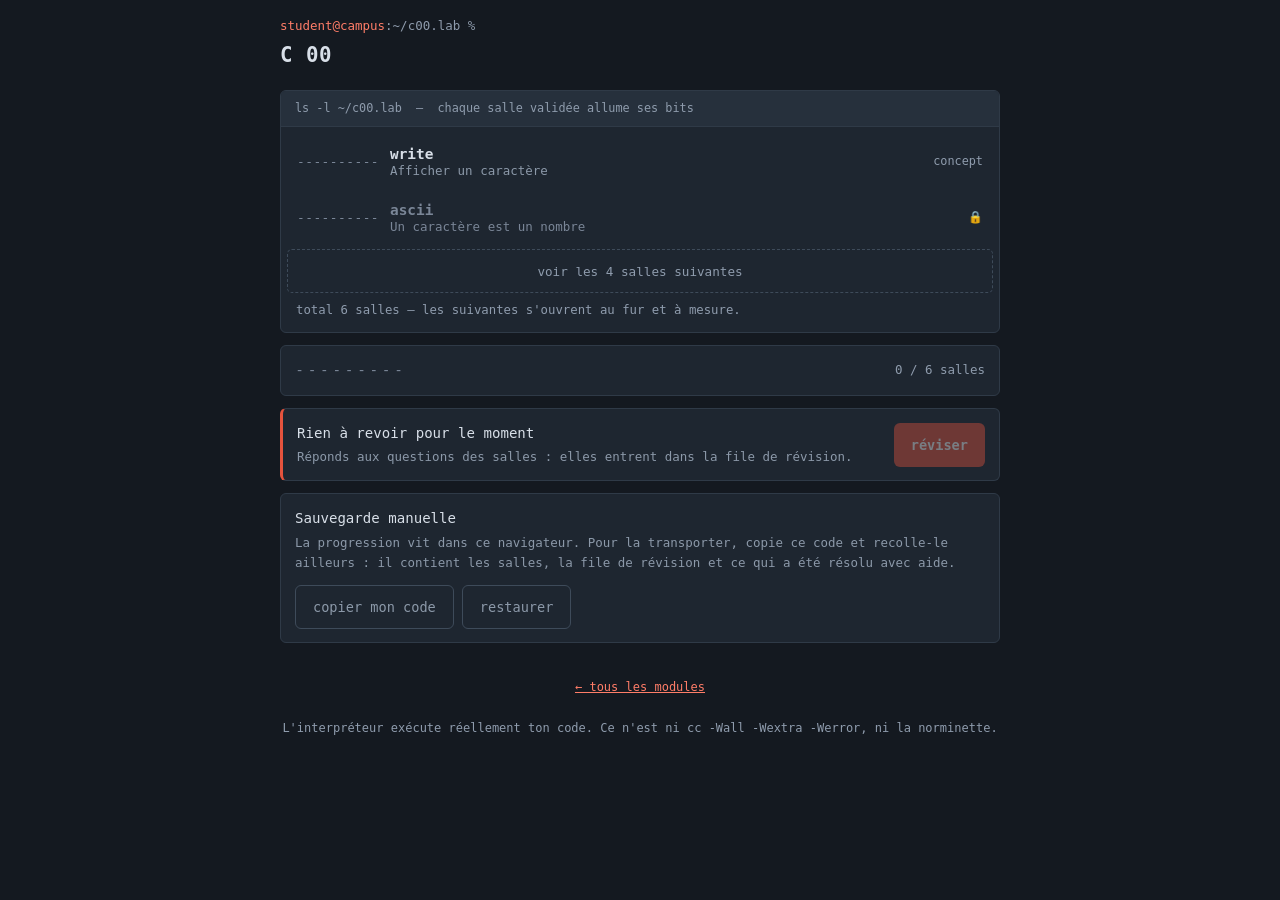
==== c00.html @ fedb3373 "Refonte : sources uniques, retour attendu contre obtenu, correctifs Corrections - la salle d'auto-év" ====
<!DOCTYPE html>
<html lang="fr">
<head>
<meta charset="UTF-8">
<meta name="viewport" content="width=device-width,initial-scale=1,viewport-fit=cover">
<meta name="color-scheme" content="dark">
<title>c00.lab — premiers pas en C</title>
<style>
/* Thème du lab. Écrit une fois, intégré dans chaque page à la construction.

   Palette d'origine conservée : ardoise bleutée, accent rouge, tout en
   monospace. Deux valeurs ont été remontées parce qu'elles échouaient au
   seuil AA de contraste (4,5) alors qu'elles portaient toutes les étiquettes
   de l'interface : --mute passait à 2,86 sur --panel, --lock à 1,98.
   Mesuré, pas estimé. */
:root{
  --bg:#141920; --bg2:#1a212a; --panel:#1e2630; --panel2:#26303c;
  --line:#2f3a47; --line2:#3e4b5a;
  --amber:#e5533d; --amber2:#ff7d68;
  --ink:#d8dfe8; --dim:#8c99a9;
  --mute:#8f9cad;   /* 5,47 sur --panel */
  --lock:#7a8697;   /* 4,13 sur --panel */
  --ok:#3ddc84; --ko:#ff5f56;
  --mono:ui-monospace,'JetBrains Mono','Cascadia Code','Fira Code',Menlo,Consolas,monospace;
  --r:6px;
  --tap:44px;       /* zone tactile minimale */
}
*{box-sizing:border-box;margin:0;padding:0}
html{-webkit-text-size-adjust:100%}
body{background:var(--bg);color:var(--ink);font-family:var(--mono);font-size:15px;line-height:1.6;
  -webkit-font-smoothing:antialiased;padding-bottom:env(safe-area-inset-bottom)}
/* nowrap : un mode comme -r--rwx--x contient des tirets, et le navigateur
   coupe volontiers une ligne après un tiret. Le mode se retrouvait scindé,
   illisible pour une notion qui se lit par groupes de trois. */
code{background:#0f141b;padding:1px 5px;border-radius:3px;color:var(--amber2);font-size:.88em;white-space:nowrap}
code.long{white-space:normal;word-break:break-word}
b{color:var(--amber2);font-weight:700}
a{color:var(--amber2)}
button{font-family:var(--mono);font-size:1rem;color:inherit}
.hidden{display:none!important}
:focus-visible{outline:2px solid var(--amber2);outline-offset:2px;border-radius:3px}
/* Le site doit rester utilisable sans animation. */
@media (prefers-reduced-motion:reduce){*{animation:none!important;transition:none!important;scroll-behavior:auto!important}}

.wrap{max-width:760px;margin:0 auto;padding:0 14px 96px}

/* ---------- en-têtes ---------- */
.rhead{position:sticky;top:0;z-index:5;background:rgba(20,25,32,.94);backdrop-filter:blur(8px);
  border-bottom:1px solid var(--line);margin:0 -14px;padding:10px 14px 9px}
.rhead .l1{display:flex;align-items:center;gap:10px}
.rhead .l2{display:flex;align-items:center;gap:10px;margin-top:8px}
.rhead h1{font-size:1.02rem;font-weight:700;letter-spacing:.3px;flex:1;min-width:0;
  white-space:nowrap;overflow:hidden;text-overflow:ellipsis}
.back{background:none;border:1px solid var(--line2);color:var(--dim);border-radius:var(--r);
  min-width:var(--tap);min-height:var(--tap);padding:0 11px;cursor:pointer;font-size:.85rem;flex:none}
.back:hover{border-color:var(--amber2);color:var(--amber2)}

/* La progression EST le cours : les bits de permission s'allument. */
.bits{display:flex;gap:2px;font-size:.9rem;letter-spacing:1px}
.bits span{color:var(--lock);width:.72em;text-align:center}
.bits span.on{color:var(--ok)}
.count{font-size:.78rem;color:var(--mute);margin-left:auto}

/* ---------- accueil du module : la liste des salles ---------- */
.brand{font-size:.78rem;color:var(--mute);padding:16px 0 4px}
.brand .u{color:var(--amber2)}
.brand h1{font-size:1.3rem;color:var(--ink);letter-spacing:.5px;margin-top:3px}
.lsbox{background:var(--panel);border:1px solid var(--line);border-radius:var(--r);overflow:hidden;margin-top:14px}
.lshead{background:var(--panel2);padding:8px 14px;font-size:.74rem;color:var(--mute);border-bottom:1px solid var(--line)}
.lsbody{padding:6px}
.lsrow{display:flex;align-items:center;gap:11px;width:100%;text-align:left;background:none;
  border:1px solid transparent;border-radius:5px;padding:10px 9px;cursor:pointer;color:var(--ink);
  min-height:var(--tap)}
.lsrow:hover:not(:disabled){background:var(--panel2);border-color:var(--line2)}
.lsrow:disabled{cursor:not-allowed}
.lsrow .mode{color:var(--lock);letter-spacing:.5px;white-space:nowrap;font-size:.8rem;flex:none}
.lsrow.part .mode{color:var(--amber2)} .lsrow.done .mode{color:var(--ok)}
.lsrow .nm{flex:1;min-width:0}
.lsrow .nm b{color:inherit;font-weight:700;font-size:.9rem}
.lsrow .nm span{display:block;color:var(--dim);font-size:.78rem;
  white-space:nowrap;overflow:hidden;text-overflow:ellipsis}
.lsrow:disabled .nm b,.lsrow:disabled .nm span{color:var(--lock)}
.lsrow .badge{font-size:.74rem;color:var(--mute);flex:none}
.lsrow.done .badge{color:var(--ok)}
.total{padding:2px 15px 11px;font-size:.77rem;color:var(--mute)}
.voirplus{width:100%;min-height:var(--tap);background:none;border:1px dashed var(--line2);
  border-radius:5px;color:var(--mute);font-size:.79rem;cursor:pointer;margin-top:4px}
.voirplus:hover{border-color:var(--amber2);color:var(--amber2)}

.panneau{margin-top:12px;background:var(--panel);border:1px solid var(--line);border-radius:var(--r);
  padding:13px 14px;display:flex;justify-content:space-between;align-items:center;gap:12px;flex-wrap:wrap}
.panneau.accent{border-left:3px solid var(--amber)}
.panneau .t{font-size:.88rem}
.panneau .s{font-size:.78rem;color:var(--dim);margin-top:3px}
.panneau .actions{display:flex;gap:8px;flex-wrap:wrap}

/* ---------- rythme d'une salle ---------- */
.step{margin-top:14px}
.lab{font-size:.7rem;letter-spacing:1.4px;color:var(--mute);display:flex;align-items:center;gap:7px;margin-bottom:7px}
.lab::after{content:'';flex:1;height:1px;background:var(--line)}
/* NOTION : pas de cadre. Une leçon est du texte, pas un objet. */
.notion{padding:2px 2px 4px}
.notion h2{font-size:.97rem;color:var(--ink);margin-bottom:8px}
.notion p{margin-bottom:9px;font-size:.92rem;color:var(--dim)}
.notion p:last-child{margin-bottom:0}
.notion ul{margin:8px 0 10px 19px;font-size:.9rem;color:var(--dim)}
.notion li{margin-bottom:5px}
.notion b,.notion strong{color:var(--ink);font-weight:700}
/* Les blocs qui demandent une action ont un cadre. */
.box{background:var(--panel);border:1px solid var(--line);border-radius:var(--r);padding:14px}
.box h2{font-size:.97rem;margin-bottom:6px}
.box>p{font-size:.88rem;color:var(--dim);margin-bottom:12px}
/* MISSION : le seul élément à bord accentué. C'est le cœur de la salle. */
.mission{border-left:3px solid var(--amber);
  background:linear-gradient(90deg,rgba(229,83,61,.07),transparent 60%),var(--panel)}
.mission .lab{color:var(--amber2)}
.mission .lab::after{background:rgba(229,83,61,.3)}
.goal{font-size:.93rem;margin-bottom:10px}
.goal em{color:var(--amber2);font-style:normal}
.brief{font-size:.87rem;color:var(--dim)}
.sig{font-size:.82rem;color:var(--mute);margin:10px 0 2px}
.sig b{color:var(--amber2)}

/* ---------- attendu contre obtenu ---------- */
.diff{margin:12px 0 4px;border:1px solid var(--line2);border-radius:var(--r);overflow:hidden}
.diff .dh{background:var(--panel2);padding:6px 11px;font-size:.71rem;letter-spacing:1px;color:var(--mute);
  display:flex;justify-content:space-between;align-items:center;gap:8px}
.diff .db{padding:11px}
/* Largeurs calées sur 375 px : neuf cellules, les étiquettes et l'octal
   doivent tenir dans les 295 px réellement disponibles dans le panneau. */
.mgrid{display:grid;grid-template-columns:auto repeat(3,1fr) auto;gap:5px 6px;align-items:center;font-size:.85rem;min-width:0}
.mgrid .rl{color:var(--mute);font-size:.72rem;letter-spacing:.5px;white-space:nowrap}
.mgrid .oct{font-weight:700;font-size:1rem;text-align:right;white-space:nowrap;padding-left:2px}
.mgrid .oct.want{color:var(--dim)}
.mgrid .oct.now{color:var(--ko)} .mgrid .oct.now.hit{color:var(--ok)}
.grp{display:flex;gap:2px;justify-content:center}
.cell{flex:1;max-width:30px;min-width:18px;height:30px;line-height:30px;text-align:center;
  border-radius:3px;font-weight:700;border:1px solid transparent}
.cell.want{background:var(--bg2);color:var(--dim);border-color:var(--line2)}
/* Trait plein contre trait tireté : juste et faux se distinguent sans
   dépendre de la couleur, indiscernable pour une partie des gens. */
.cell.hit{background:rgba(61,220,132,.14);color:var(--ok);border-color:rgba(61,220,132,.45);border-style:solid}
.cell.miss{background:rgba(255,95,86,.14);color:var(--ko);border-color:rgba(255,95,86,.6);
  border-style:dashed;text-decoration:underline;text-underline-offset:2px}
.attente{margin-top:10px;font-size:.79rem;color:var(--mute);font-style:italic}

/* comparaison de deux textes, pour un contenu de fichier ou une sortie */
.txtcmp{display:grid;grid-template-columns:auto 1fr;gap:5px 10px;font-size:.82rem;align-items:start}
.txtcmp .k{color:var(--mute);font-size:.71rem;letter-spacing:.5px;white-space:nowrap;padding-top:3px}
.txtcmp pre{font-family:var(--mono);white-space:pre-wrap;word-break:break-word;
  background:var(--bg2);border:1px solid var(--line2);border-radius:4px;padding:6px 8px;min-width:0}
.txtcmp pre.want{color:var(--dim)}
.txtcmp pre.hit{color:var(--ok);border-color:rgba(61,220,132,.45)}
.txtcmp pre.miss{color:var(--ko);border-color:rgba(255,95,86,.6);border-style:dashed}
.txtcmp .vide{color:var(--lock);font-style:italic}

/* liste de critères */
.crit{display:flex;flex-direction:column;gap:7px}
.crit li{display:flex;gap:9px;align-items:flex-start;font-size:.86rem;list-style:none}
.crit .m{flex:none;width:1.15em;font-weight:700}
.crit .todo{color:var(--mute)} .crit .todo .m{color:var(--lock)}
.crit .done{color:var(--ok)}
.crit .rate{color:var(--ko)} .crit .rate .m{color:var(--ko)}

/* cas de test des missions C : même apparence, comportement inchangé */
.tcase{display:flex;flex-direction:column;gap:2px;padding:8px 10px;border-radius:4px;
  border:1px solid var(--line2);margin-bottom:7px;font-size:.82rem}
.tcase.ok{border-color:rgba(61,220,132,.45);background:rgba(61,220,132,.07)}
.tcase.ko{border-color:rgba(255,95,86,.5);background:rgba(255,95,86,.07);border-style:dashed}
.tcase .lbl{font-weight:700}
.tcase.ok .lbl{color:var(--ok)} .tcase.ko .lbl{color:var(--ko)}
.tcase .d{color:var(--dim);font-size:.78rem;word-break:break-word}

/* ---------- terminal ---------- */
.term{background:#0f141b;border:1px solid var(--line2);border-radius:var(--r);overflow:hidden;margin-top:12px}
.termtitre{display:flex;justify-content:space-between;gap:10px;align-items:center;background:var(--panel2);
  padding:7px 12px;font-size:.72rem;letter-spacing:.6px;color:var(--mute);border-bottom:1px solid var(--line)}
.termtitre .pwd{color:var(--lock);white-space:nowrap}
.termout{padding:11px 12px;font-size:.82rem;max-height:230px;overflow-y:auto;white-space:pre-wrap;
  word-break:break-word;-webkit-overflow-scrolling:touch}
.termout>div{margin-bottom:2px}
.termout .cmd{color:var(--ink)} .termout .cmd .p{color:var(--amber2)}
.termout .err{color:var(--ko)} .termout .sys{color:var(--mute)}
.termline{display:flex;align-items:center;gap:8px;padding:0 12px;border-top:1px solid var(--line);min-height:var(--tap)}
.termline .p{color:var(--amber2);font-size:.86rem;flex:none}
.termline input{flex:1;min-width:0;background:none;border:none;color:var(--ink);font-family:var(--mono);
  font-size:16px;   /* 16px empêche iOS de zoomer au focus */
  padding:11px 0;outline:none;align-self:stretch;min-height:var(--tap)}
.termbar{display:flex;gap:8px;padding:8px 12px;border-top:1px solid var(--line);flex-wrap:wrap;align-items:center}
.chip{background:var(--bg2);border:1px solid var(--line2);color:var(--dim);border-radius:999px;
  min-height:var(--tap);padding:0 15px;font-size:.79rem;cursor:pointer}
.chip:hover:not(:disabled){border-color:var(--amber2);color:var(--amber2)}
.chip:disabled{opacity:.45;cursor:not-allowed}

/* ---------- éditeur de code C ---------- */
textarea.code{width:100%;min-height:190px;background:#0f141b;border:1px solid var(--line2);
  border-radius:var(--r);color:var(--ink);font-family:var(--mono);font-size:14px;padding:11px 12px;
  resize:vertical;line-height:1.55;margin-top:10px;tab-size:4}
textarea.code:focus{border-color:var(--amber2);outline:none}
.runbar{display:flex;gap:8px;margin-top:9px;flex-wrap:wrap}

.faute{background:#0f141b;border:1px solid var(--line2);border-left:3px solid var(--ko);
  border-radius:var(--r);padding:11px 12px;margin-top:10px;font-family:var(--mono);
  font-size:.83rem;white-space:pre-wrap;word-break:break-word;color:var(--ink);overflow-x:auto}

/* ---------- questions ---------- */
.q{font-size:.93rem;margin-bottom:12px}
.opts{display:flex;flex-direction:column;gap:8px}
.opt{background:var(--bg2);border:1px solid var(--line);border-radius:var(--r);padding:11px 13px;
  cursor:pointer;text-align:left;color:var(--ink);font-size:.88rem;min-height:var(--tap);
  display:flex;align-items:center;gap:10px;width:100%}
.opt:hover:not(:disabled){border-color:var(--line2);background:var(--panel2)}
.opt:disabled{cursor:default}
.opt .k{flex:none;width:1.5em;height:1.5em;line-height:1.5em;text-align:center;border-radius:3px;
  background:var(--panel2);color:var(--mute);font-size:.74rem}
.opt.right{border-color:var(--ok);background:rgba(61,220,132,.09)}
.opt.right .k{background:var(--ok);color:#0f141b}
.opt.wrong{border-color:var(--ko);background:rgba(255,95,86,.09);border-style:dashed}
.opt.wrong .k{background:var(--ko);color:#0f141b}
.answer{display:flex;gap:8px;align-items:stretch;flex-wrap:wrap}
.answer input{flex:1;min-width:150px;background:var(--bg2);border:1px solid var(--line2);
  border-radius:var(--r);color:var(--ink);font-family:var(--mono);font-size:16px;padding:0 12px;min-height:var(--tap)}
.answer input:focus{border-color:var(--amber2);outline:none}
.btn{background:var(--amber);color:#fff;border:none;border-radius:var(--r);min-height:var(--tap);
  padding:0 17px;font-weight:700;cursor:pointer;font-size:.85rem}
.btn:disabled{opacity:.4;cursor:not-allowed}
.btn.ghost{background:none;border:1px solid var(--line2);color:var(--dim);font-weight:400}
.btn.ghost:hover:not(:disabled){border-color:var(--amber2);color:var(--amber2)}

/* verdict : jamais la couleur seule, toujours un mot et un symbole */
.verdict{margin-top:11px;font-size:.86rem;display:none}
.verdict.show{display:block}
.vline{display:flex;gap:8px;align-items:baseline;font-weight:700}
.vline.good{color:var(--ok)} .vline.bad{color:var(--ko)}
.vs{margin-top:9px;display:grid;grid-template-columns:auto 1fr;gap:4px 10px;font-size:.83rem}
.vs .k{color:var(--mute);font-size:.72rem;letter-spacing:.5px;white-space:nowrap}
.vs .v{word-break:break-word}
.vs .v.bad{color:var(--ko)} .vs .v.good{color:var(--ok)}
.why{margin-top:10px;color:var(--dim);font-size:.84rem;border-left:2px solid var(--line2);padding-left:11px}
.hint{margin-top:9px;font-size:.83rem;color:var(--dim);border-left:2px solid var(--amber);padding:2px 0 2px 11px}
.hint .n{color:var(--amber2);font-size:.72rem;letter-spacing:1px;display:block}
.answerbox{background:var(--panel2);border:1px dashed var(--line2);border-radius:5px;padding:12px 13px;
  margin-top:11px;font-size:.86rem}
.answerbox .lab2{font-size:.71rem;color:var(--mute);letter-spacing:1px;margin-bottom:6px}

/* ---------- widgets ---------- */
.bwrow{display:grid;grid-template-columns:repeat(3,1fr);gap:10px}
.bwg{text-align:center}
.bwg .t{font-size:.7rem;color:var(--mute);margin-bottom:6px;letter-spacing:.5px}
.bwb{display:flex;gap:4px;justify-content:center}
.bit{flex:1;max-width:52px;min-width:0;height:var(--tap);border:1px solid var(--line2);border-radius:5px;
  background:var(--bg2);color:var(--mute);font-size:1rem;font-weight:700;cursor:pointer}
.bit[aria-pressed=true]{background:rgba(229,83,61,.18);border-color:var(--amber);color:var(--amber2)}
.bwg .v{margin-top:7px;font-size:1.3rem;font-weight:700;color:var(--amber2)}
.bwout{text-align:center;margin-top:12px;font-size:1rem;letter-spacing:1px;color:var(--dim)}
.bwout b{color:var(--amber2);font-size:1.15rem}
.schema svg{width:100%;height:auto;display:block}
.schemactl{display:flex;gap:8px;justify-content:center;margin-top:10px;flex-wrap:wrap}
.schemamsg{text-align:center;font-size:.83rem;color:var(--dim);margin-top:9px;min-height:1.5em}
.asciibox{text-align:center;padding:6px 0 2px}
.asciibox .big{font-size:1.55rem;color:var(--amber2);font-weight:700}
.asciibox .sub{font-size:.84rem;color:var(--dim);margin:8px 0 12px}
.asciibox input[type=range]{width:100%;height:var(--tap);accent-color:var(--amber)}
.asciirow{display:flex;gap:7px;justify-content:center;flex-wrap:wrap;margin-top:4px}
.asciirow button{background:var(--bg2);border:1px solid var(--line2);color:var(--dim);border-radius:999px;
  min-height:38px;padding:0 13px;font-size:.79rem;cursor:pointer}
.asciirow button:hover{border-color:var(--amber2);color:var(--amber2)}

/* ---------- fin de salle ---------- */
.end{border:1px solid var(--amber);border-radius:var(--r);padding:18px 16px;text-align:center;margin-top:18px;
  background:linear-gradient(180deg,rgba(229,83,61,.08),transparent)}
.end .t{font-size:1rem;color:var(--amber2);font-weight:700}
.end .s{font-size:.85rem;color:var(--dim);margin-top:6px}
.end .row{display:flex;gap:9px;justify-content:center;margin-top:14px;flex-wrap:wrap}
footer{margin-top:34px;font-size:.75rem;color:var(--mute);text-align:center;line-height:1.7}
textarea.io{width:100%;min-height:80px;background:var(--bg2);border:1px solid var(--line2);
  border-radius:5px;color:var(--ink);font-family:var(--mono);font-size:.76rem;padding:10px;resize:vertical}

@media (min-width:620px){
  .wrap{padding:0 20px 96px}
  .rhead{margin:0 -20px;padding:12px 20px 10px}
  .cell{max-width:34px;height:32px;line-height:32px}
}
</style>
</head>
<body>
<div class="wrap">

<main id="accueil">
  <div class="brand">
    <span class="u">student@campus</span>:~/c00.lab %
    <h1>C 00</h1>
  </div>

  <div class="lsbox">
    <div class="lshead">ls -l ~/c00.lab &nbsp;—&nbsp; chaque salle validée allume ses bits</div>
    <div class="lsbody" id="lsbody"></div>
    <div class="total" id="totalLigne"></div>
  </div>

  <div class="panneau" aria-live="polite">
    <div class="bits" id="bitsModule" role="img"></div>
    <span class="count" id="compteSalles"></span>
  </div>

  <div class="panneau accent">
    <div>
      <div class="t" id="srsT">Révision espacée</div>
      <div class="s" id="srsS"></div>
    </div>
    <div class="actions"><button class="btn" id="srsBtn" type="button">réviser</button></div>
  </div>

  <div class="panneau">
    <div>
      <div class="t">Sauvegarde manuelle</div>
      <div class="s">La progression vit dans ce navigateur. Pour la transporter, copie ce code et recolle-le ailleurs : il contient les salles, la file de révision et ce qui a été résolu avec aide.</div>
    </div>
    <div class="actions">
      <button class="btn ghost" id="expBtn" type="button">copier mon code</button>
      <button class="btn ghost" id="impBtn" type="button">restaurer</button>
    </div>
  </div>
  <div id="ioZone" class="hidden" style="margin-top:10px">
    <textarea id="ioTexte" class="io" spellcheck="false" aria-label="code de sauvegarde"></textarea>
    <div style="display:flex;gap:8px;margin-top:8px;flex-wrap:wrap;align-items:center">
      <button class="btn" id="ioGo" type="button">appliquer</button>
      <button class="btn ghost" id="ioFermer" type="button">fermer</button>
      <span id="ioMsg" style="font-size:.79rem;color:var(--dim)"></span>
    </div>
  </div>
</main>

<section id="salle" class="hidden">
  <header class="rhead" id="teteSalle"></header>
  <div id="corpsSalle"></div>
</section>

<footer>
  <a href="index.html">&larr; tous les modules</a><br><br>
  L'interpréteur exécute réellement ton code. Ce n'est ni cc -Wall -Wextra -Werror, ni la norminette.
</footer>
</div>

<script>
/* ==========================================================================
   Page générée par src/build.mjs. Ne pas éditer ici : les modifications
   seraient écrasées à la construction suivante, et tests/test_sources.js
   échouerait en constatant l'écart. Les sources sont dans src/.
   ========================================================================== */

/* --- 1. moteur --- */
/* Interpréteur C : lexer, parseur récursif descendant, évaluateur sur une
   mémoire plate. Extrait de c00.html lors de la bascule vers les sources. */

/* ============================================================
   Mini-C : lexer + parser + interpréteur, sous-ensemble du C
   suffisant pour la Piscine (write, boucles, pointeurs, tableaux).
   ============================================================ */

/* ---------------- lexer ---------------- */
const KW = new Set(['int','char','void','if','else','while','for','return','unsigned','long','short','const','break','continue']);
function lex(src){
  const t=[]; let i=0;
  const push=(k,v)=>t.push({k,v,pos:i});
  while(i<src.length){
    const c=src[i];
    if(c==='/'&&src[i+1]==='/'){ while(i<src.length&&src[i]!=='\n') i++; continue; }
    if(c==='/'&&src[i+1]==='*'){ i+=2; while(i<src.length&&!(src[i]==='*'&&src[i+1]==='/')) i++; i+=2; continue; }
    if(/\s/.test(c)){ i++; continue; }
    if(/[0-9]/.test(c)){ let s=''; while(i<src.length&&/[0-9]/.test(src[i])) s+=src[i++];
      t.push({k:'num',v:parseInt(s,10)}); continue; }
    if(/[A-Za-z_]/.test(c)){ let s=''; while(i<src.length&&/[A-Za-z0-9_]/.test(src[i])) s+=src[i++];
      t.push({k:KW.has(s)?s:'id',v:s}); continue; }
    if(c==="'"){ i++; let v;
      if(src[i]==='\\'){ i++; const e=src[i++]; v={n:10,t:9,r:13,'0':0,'\\':92,"'":39,'"':34}[e];
        if(v===undefined) v=e.charCodeAt(0); }
      else v=src.charCodeAt(i++);
      if(src[i]!=="'") throw new Error("littéral caractère mal fermé");
      i++; t.push({k:'num',v}); continue; }
    if(c==='"'){ i++; let s='';
      while(i<src.length&&src[i]!=='"'){
        if(src[i]==='\\'){ i++; const e=src[i++];
          s+= ({n:'\n',t:'\t',r:'\r','0':'\0','\\':'\\','"':'"'})[e] ?? e; }
        else s+=src[i++]; }
      if(src[i]!=='"') throw new Error('chaîne non fermée');
      i++; t.push({k:'str',v:s}); continue; }
    const three=src.substr(i,3), two=src.substr(i,2);
    if(['<<=','>>='].includes(three)){ t.push({k:three}); i+=3; continue; }
    if(['==','!=','<=','>=','&&','||','++','--','+=','-=','*=','/=','%='].includes(two)){
      t.push({k:two}); i+=2; continue; }
    if('+-*/%=<>!&|(){}[];,?:'.includes(c)){ t.push({k:c}); i++; continue; }
    throw new Error('caractère inattendu : '+c);
  }
  t.push({k:'eof'});
  return t;
}

/* ---------------- parser ---------------- */
function parse(src){
  const t=lex(src); let p=0;
  const peek=(o=0)=>t[p+o];
  const at=k=>t[p].k===k;
  const eat=k=>{ if(t[p].k!==k) throw new Error("attendu '"+k+"' mais trouvé '"+(t[p].v??t[p].k)+"'"); return t[p++]; };
  const isType=()=>['int','char','void','unsigned','long','short','const'].includes(t[p].k);

  function type(){
    let base='int';
    while(isType()){ const k=eat(t[p].k).k; if(k==='int'||k==='char'||k==='void') base=k; }
    let stars=0; while(at('*')){ eat('*'); stars++; }
    return {base,stars};
  }
  function program(){
    const fns={}, globals=[];
    while(!at('eof')){
      const ty=type();
      const name=eat('id').v;
      if(at('(')){
        eat('('); const params=[];
        if(at('void')&&peek(1).k===')') eat('void');
        else if(!at(')')){
          do{ const pt=type(); const pn=eat('id').v;
              if(at('[')){ eat('['); if(!at(']')) expr(); eat(']'); pt.stars++; }
              params.push({name:pn,type:pt}); } while(at(',')&&eat(','));
        }
        eat(')');
        if(at(';')){ eat(';'); continue; }          // prototype
        fns[name]={name,ret:ty,params,body:block()};
      } else {
        globals.push(...declTail(ty,name)); eat(';');
      }
    }
    return {fns,globals};
  }
  function declTail(ty,name){
    const out=[];
    for(;;){
      let size=null, init=null;
      if(at('[')){ eat('['); size = at(']')?null:expr(); eat(']'); }
      if(at('=')){ eat('=');
        if(at('{')){ eat('{'); const items=[]; if(!at('}')) do{ items.push(expr()); } while(at(',')&&eat(',')); eat('}');
          init={kind:'initlist',items}; }
        else init=expr(); }
      out.push({kind:'decl',type:ty,name,size,init});
      if(at(',')){ eat(','); let s2=0; while(at('*')){eat('*');s2++;}
        name=eat('id').v; ty={base:ty.base,stars:s2}; continue; }
      break;
    }
    return out;
  }
  function block(){ eat('{'); const body=[]; while(!at('}')) body.push(stmt()); eat('}'); return {kind:'block',body}; }
  function stmt(){
    if(at('{')) return block();
    if(at(';')){ eat(';'); return {kind:'empty'}; }
    if(at('if')){ eat('if'); eat('('); const c=expr(); eat(')'); const a=stmt();
      let b=null; if(at('else')){ eat('else'); b=stmt(); } return {kind:'if',c,a,b}; }
    if(at('while')){ eat('while'); eat('('); const c=expr(); eat(')'); return {kind:'while',c,body:stmt()}; }
    if(at('for')){ eat('for'); eat('(');
      let init=null;
      if(!at(';')){ if(isType()){ const ty=type(); const nm=eat('id').v; init={kind:'decls',body:declTail(ty,nm)}; }
                    else init={kind:'expr',e:expr()}; }
      eat(';');
      const c = at(';')?null:expr(); eat(';');
      const step = at(')')?null:expr(); eat(')');
      return {kind:'for',init,c,step,body:stmt()}; }
    if(at('return')){ eat('return'); const e= at(';')?null:expr(); eat(';'); return {kind:'return',e}; }
    if(at('break')){ eat('break'); eat(';'); return {kind:'break'}; }
    if(at('continue')){ eat('continue'); eat(';'); return {kind:'continue'}; }
    if(isType()){ const ty=type(); const nm=eat('id').v; const d=declTail(ty,nm); eat(';');
      return {kind:'decls',body:d}; }
    const e=expr(); eat(';'); return {kind:'expr',e};
  }

  // expressions
  function expr(){ return assign(); }
  function assign(){
    const left=ternary();
    if(at('=')){ eat('='); return {kind:'assign',t:left,v:assign()}; }
    for(const op of ['+=','-=','*=','/=','%=']){
      if(at(op)){ eat(op); return {kind:'assign',t:left,v:{kind:'bin',op:op[0],l:left,r:assign()}}; }
    }
    return left;
  }
  function ternary(){
    const c=logor();
    if(at('?')){ eat('?'); const a=assign(); eat(':'); const b=assign(); return {kind:'ter',c,a,b}; }
    return c;
  }
  function bin(next,ops){
    return function(){ let l=next();
      for(;;){ const op=ops.find(o=>at(o)); if(!op) return l; eat(op); l={kind:'bin',op,l,r:next()}; } };
  }
  const equality = bin(()=>rel(), ['==','!=']);
  const logand   = bin(()=>equality(), ['&&']);
  const logor    = bin(()=>logand(), ['||']);
  function rel(){ let l=add();
    for(;;){ const op=['<','>','<=','>='].find(o=>at(o)); if(!op) return l; eat(op); l={kind:'bin',op,l,r:add()}; } }
  function add(){ let l=mul();
    for(;;){ const op=['+','-'].find(o=>at(o)); if(!op) return l; eat(op); l={kind:'bin',op,l,r:mul()}; } }
  function mul(){ let l=unary();
    for(;;){ const op=['*','/','%'].find(o=>at(o)); if(!op) return l; eat(op); l={kind:'bin',op,l,r:unary()}; } }
  function unary(){
    if(at('-')){ eat('-'); return {kind:'neg',e:unary()}; }
    if(at('+')){ eat('+'); return unary(); }
    if(at('!')){ eat('!'); return {kind:'not',e:unary()}; }
    if(at('*')){ eat('*'); return {kind:'deref',e:unary()}; }
    if(at('&')){ eat('&'); return {kind:'addr',e:unary()}; }
    if(at('++')||at('--')){ const op=t[p++].k; return {kind:'pre',op,e:unary()}; }
    if(at('(')&&['int','char','void','unsigned','long','short'].includes(peek(1).k)){
      eat('('); type(); eat(')'); return unary(); }   // cast ignoré
    return postfix();
  }
  function postfix(){
    let e=prim();
    for(;;){
      if(at('[')){ eat('['); const idx=expr(); eat(']'); e={kind:'index',a:e,i:idx}; continue; }
      if(at('(')){ eat('('); const args=[]; if(!at(')')) do{ args.push(assign()); } while(at(',')&&eat(','));
        eat(')'); e={kind:'call',name:e.name,args}; continue; }
      if(at('++')||at('--')){ const op=t[p++].k; e={kind:'post',op,e}; continue; }
      return e;
    }
  }
  function prim(){
    if(at('num')) return {kind:'num',v:eat('num').v};
    if(at('str')) return {kind:'str',v:eat('str').v};
    if(at('id'))  return {kind:'var',name:eat('id').v};
    if(at('(')){ eat('('); const e=expr(); eat(')'); return e; }
    throw new Error("expression inattendue près de '"+(t[p].v??t[p].k)+"'");
  }
  return program();
}

/* ---------------- interpréteur ---------------- */
const MEMSIZE=8192;
class Ret { constructor(v){ this.v=v; } }
const BRK={brk:1}, CNT={cnt:1};

function interpret(ast, entry, args, limit){
  const mem=new Int32Array(MEMSIZE);
  let hp=16;                                   // 0..15 réservés (NULL)
  const alloc=n=>{ if(hp+n>=MEMSIZE) throw new Error('mémoire épuisée'); const a=hp; hp+=n; return a; };
  let out='';
  let steps=0; const MAX=limit||3000000;
  const tick=()=>{ if(++steps>MAX) throw new Error('trop d\'opérations : boucle infinie ?'); };

  const scopes=[new Map()];
  const findVar=n=>{ for(let i=scopes.length-1;i>=0;i--) if(scopes[i].has(n)) return scopes[i].get(n);
    throw new Error("variable inconnue : '"+n+"'"); };

  function declare(d){
    if(d.size!==null&&d.size!==undefined){
      const n=ev(d.size);
      const base=alloc(n);
      const slot=alloc(1); mem[slot]=base;
      scopes[scopes.length-1].set(d.name,{addr:slot,arr:true});
      if(d.init&&d.init.kind==='initlist') d.init.items.forEach((it,i)=>{ mem[base+i]=ev(it); });
      return;
    }
    const slot=alloc(1);
    scopes[scopes.length-1].set(d.name,{addr:slot});
    if(d.init){
      if(d.init.kind==='initlist'){
        const base=alloc(d.init.items.length); mem[slot]=base;
        d.init.items.forEach((it,i)=>{ mem[base+i]=ev(it); });
      } else mem[slot]=ev(d.init);
    } else mem[slot]=0;
  }
  function lval(e){
    if(e.kind==='var'){ const v=findVar(e.name); return v.addr; }
    if(e.kind==='deref'){ const a=ev(e.e);
      if(a<=0) throw new Error('écriture via un pointeur nul'); return a; }
    if(e.kind==='index'){ const a=ev(e.a)+ev(e.i);
      if(a<=0) throw new Error('accès hors mémoire (index invalide)'); return a; }
    throw new Error('cible d\'affectation invalide');
  }
  function ev(e){
    tick();
    switch(e.kind){
      case 'num': return e.v|0;
      case 'str': { const b=alloc(e.v.length+1);
        for(let i=0;i<e.v.length;i++) mem[b+i]=e.v.charCodeAt(i);
        mem[b+e.v.length]=0; return b; }
      case 'var': { const v=findVar(e.name); return mem[v.addr]|0; }
      case 'index': return mem[ev(e.a)+ev(e.i)]|0;
      case 'deref': { const a=ev(e.e); if(a<=0) throw new Error('déréférencement d\'un pointeur nul'); return mem[a]|0; }
      case 'addr': return lval(e.e);
      case 'neg': return (-ev(e.e))|0;
      case 'not': return ev(e.e)?0:1;
      case 'ter': return ev(e.c)?ev(e.a):ev(e.b);
      case 'assign': { const a=lval(e.t); const v=ev(e.v)|0; mem[a]=v; return v; }
      case 'pre': { const a=lval(e.e); mem[a]=(mem[a]+(e.op==='++'?1:-1))|0; return mem[a]|0; }
      case 'post': { const a=lval(e.e); const old=mem[a]|0; mem[a]=(old+(e.op==='++'?1:-1))|0; return old; }
      case 'bin': {
        if(e.op==='&&') return ev(e.l)? (ev(e.r)?1:0) : 0;
        if(e.op==='||') return ev(e.l)?1:(ev(e.r)?1:0);
        const l=ev(e.l), r=ev(e.r);
        switch(e.op){
          case '+': return (l+r)|0; case '-': return (l-r)|0; case '*': return Math.imul(l,r);
          case '/': if(r===0) throw new Error('division par zéro'); return (l/r)|0;
          case '%': if(r===0) throw new Error('modulo par zéro'); return (l%r)|0;
          case '<': return l<r?1:0; case '>': return l>r?1:0;
          case '<=': return l<=r?1:0; case '>=': return l>=r?1:0;
          case '==': return l===r?1:0; case '!=': return l!==r?1:0;
        }
        throw new Error('opérateur inconnu '+e.op);
      }
      case 'call': return call(e.name, e.args.map(ev));
    }
    throw new Error('expression non supportée');
  }
  function call(name,vals){
    tick();
    if(name==='write'){
      const [fd,ptr,len]=vals;
      let s=''; for(let i=0;i<len;i++) s+=String.fromCharCode(mem[ptr+i]&255);
      out+=s; return len;
    }
    if(name==='__putnbr'){ out+=String(vals[0]|0); return 0; }
    if(name==='__putstr'){ let a=vals[0]; while(mem[a]!==0){ out+=String.fromCharCode(mem[a]&255); a++; } return 0; }
    if(name==='__putchar'){ out+=String.fromCharCode(vals[0]&255); return 0; }
    const fn=ast.fns[name];
    if(!fn) throw new Error("fonction inconnue : '"+name+"'");
    if(fn.params.length!==vals.length)
      throw new Error(name+' attend '+fn.params.length+' argument(s), '+vals.length+' fourni(s)');
    const sc=new Map();
    /* Portée lexicale, comme en C. Pendant l'exécution d'une fonction, seules
       sa propre portée et la portée globale sont visibles.
       Sans cette mise de côté, scopes restait la pile de l'appelant : une
       fonction pouvait lire les variables locales de qui l'appelait, et un
       oubli de paramètre passait sans bruit ici alors que le compilateur le
       refuse. Un code qui marche dans le lab et casse à la compilation est
       pire qu'une fonctionnalité absente. */
    const pileAppelant=scopes.splice(1);
    const restaure=()=>{ scopes.length=1; for(const s of pileAppelant) scopes.push(s); };
    scopes.push(sc);
    fn.params.forEach((pa,i)=>{ const a=alloc(1); mem[a]=vals[i]|0; sc.set(pa.name,{addr:a}); });
    let r=0;
    try{ run(fn.body); }
    catch(x){ if(x instanceof Ret) r=x.v|0; else { restaure(); throw x; } }
    restaure();
    return r;
  }
  function run(s){
    tick();
    switch(s.kind){
      case 'block': { scopes.push(new Map()); try{ for(const st of s.body) run(st); } finally{ scopes.pop(); } return; }
      case 'decls': { for(const d of s.body) declare(d); return; }
      case 'decl': return declare(s);
      case 'expr': ev(s.e); return;
      case 'empty': return;
      case 'if': if(ev(s.c)) run(s.a); else if(s.b) run(s.b); return;
      case 'while': while(ev(s.c)){ try{ run(s.body); }catch(x){ if(x===BRK) break; if(x!==CNT) throw x; } } return;
      case 'for': {
        scopes.push(new Map());
        try{
          if(s.init) run(s.init);
          while(s.c===null||ev(s.c)){
            try{ run(s.body); }catch(x){ if(x===BRK) break; if(x!==CNT) throw x; }
            if(s.step) ev(s.step);
          }
        } finally{ scopes.pop(); }
        return; }
      case 'return': throw new Ret(s.e?ev(s.e):0);
      case 'break': throw BRK;
      case 'continue': throw CNT;
    }
    throw new Error('instruction non supportée');
  }

  for(const g of ast.globals) declare(g);
  let ret=0;
  try{ ret=call(entry, args||[]); }
  catch(x){ if(x instanceof Ret) ret=x.v; else throw x; }
  return {out, ret, mem};
}

/* ---------------- API ---------------- */
function runC(userSrc, harnessSrc, opts){
  opts=opts||{};
  try{
    const ast=parse(userSrc+'\n'+(harnessSrc||''));
    const r=interpret(ast, opts.entry||'main', opts.args, opts.limit);
    return {ok:true, out:r.out, ret:r.ret};
  }catch(e){
    return {ok:false, err:String(e.message||e)};
  }
}

/* --- 2. widgets --- */
/* Les objets manipulables. Chacun sert à faire sentir un mécanisme avant de
   l'expliquer : on bouge quelque chose, on voit la conséquence.
   Ils ne comptent pas comme tâches ; c'est la question de prédiction qui les
   précède qui compte. */

const SVGNS = 'http://www.w3.org/2000/svg';
function svgEl(nom, attrs){
  const e = document.createElementNS(SVGNS, nom);
  for(const k in attrs) e.setAttribute(k, attrs[k]);
  return e;
}
function svgTexte(x, y, txt, taille, couleur, ancre){
  const t = svgEl('text', {x, y, 'text-anchor':ancre||'middle',
    'font-family':'ui-monospace,monospace', 'font-size':taille||11, fill:couleur||'#8f9cad'});
  t.textContent = txt;
  return t;
}
function boutonSchema(zone, libelle, action, redessine){
  const b=document.createElement('button'); b.className='btn ghost'; b.type='button'; b.textContent=libelle;
  b.onclick=()=>{ action(); redessine(); };
  zone.appendChild(b);
  return b;
}

/* ---------- les bits de permission ---------- */
function widgetBits(){
  const w=document.createElement('div');
  const etat=[[1,1,0],[1,0,0],[1,0,0]];
  const noms=['propriétaire','groupe','autres'];
  const rangee=document.createElement('div'); rangee.className='bwrow';
  const sortie=document.createElement('div'); sortie.className='bwout';
  const valeurs=[];
  noms.forEach((nom,g)=>{
    const col=document.createElement('div'); col.className='bwg';
    col.innerHTML='<div class="t">'+nom+'</div>';
    const trio=document.createElement('div'); trio.className='bwb';
    ['r','w','x'].forEach((L,b)=>{
      const btn=document.createElement('button'); btn.className='bit'; btn.type='button'; btn.textContent=L;
      btn.setAttribute('aria-label',L+' pour '+nom);
      btn.onclick=()=>{ etat[g][b]=etat[g][b]?0:1; maj(); };
      trio.appendChild(btn);
    });
    const v=document.createElement('div'); v.className='v'; valeurs.push(v);
    col.appendChild(trio); col.appendChild(v); rangee.appendChild(col);
  });
  function maj(){
    let lettres='', oct='';
    noms.forEach((_,g)=>{
      const [r,wr,x]=etat[g];
      const n=r*4+wr*2+x;
      valeurs[g].textContent=n; oct+=n;
      lettres+=(r?'r':'-')+(wr?'w':'-')+(x?'x':'-');
      const trio=rangee.children[g].querySelector('.bwb');
      [r,wr,x].forEach((on,b)=>trio.children[b].setAttribute('aria-pressed',on?'true':'false'));
    });
    sortie.innerHTML='-'+lettres+' &nbsp;=&nbsp; chmod <b>'+oct+'</b>';
  }
  w.appendChild(rangee); w.appendChild(sortie); maj();
  return w;
}

/* ---------- lien dur contre lien symbolique ---------- */
function widgetInode(){
  const w=document.createElement('div'); w.className='schema';
  const svg=svgEl('svg',{viewBox:'0 0 660 210'}); w.appendChild(svg);
  const msg=document.createElement('div'); msg.className='schemamsg';
  const ctl=document.createElement('div'); ctl.className='schemactl';
  let vivant={durA:true, durB:true, cibleSym:true, sym:true};

  function boite(x,y,l,h,titre,sous,actif,tirets){
    const g=svgEl('g');
    const r=svgEl('rect',{x,y,width:l,height:h,rx:5,
      fill:actif?'#26303c':'#1a212a', stroke:actif?'#e5533d':'#2f3a47'});
    if(tirets) r.setAttribute('stroke-dasharray','5 4');
    g.appendChild(r);
    g.appendChild(svgTexte(x+l/2, y+h/2+(sous?-4:5), titre, 13, actif?'#ff7d68':'#7a8697'));
    if(sous) g.appendChild(svgTexte(x+l/2, y+h/2+14, sous, 10, actif?'#8f9cad':'#3e4b5a'));
    svg.appendChild(g);
  }
  function fleche(x1,y1,x2,y2,actif,tirets){
    const l=svgEl('line',{x1,y1,x2,y2, stroke:actif?'#e5533d':'#2f3a47','stroke-width':1.5});
    if(tirets) l.setAttribute('stroke-dasharray','4 4');
    svg.appendChild(l);
    svg.appendChild(svgEl('circle',{cx:x2,cy:y2,r:3.5, fill:actif?'#e5533d':'#2f3a47'}));
  }
  function dessine(){
    svg.innerHTML='';
    svg.appendChild(svgTexte(165,16,'LIEN DUR   ln a b',11,'#8f9cad'));
    svg.appendChild(svgTexte(495,16,'LIEN SYMBOLIQUE   ln -s a b',11,'#8f9cad'));
    boite(20,38,110,38,'nom : a', vivant.durA?'':'supprimé', vivant.durA);
    boite(20,103,110,38,'nom : b', vivant.durB?'':'supprimé', vivant.durB);
    const inodeVivant = vivant.durA||vivant.durB;
    boite(190,68,130,48,'inode #4211', inodeVivant?'contenu vivant':'contenu détruit', inodeVivant);
    if(vivant.durA) fleche(130,57,190,84,true);
    if(vivant.durB) fleche(130,122,190,100,true);
    boite(350,38,110,38,'nom : a', vivant.cibleSym?'':'supprimé', vivant.cibleSym);
    boite(350,103,130,38,'lien : b', vivant.sym?'contient « a »':'', vivant.sym);
    boite(540,68,100,48,'inode #7702', vivant.cibleSym?'contenu':'détruit', vivant.cibleSym);
    if(vivant.cibleSym) fleche(460,57,540,84,true);
    if(vivant.sym) fleche(480,122,540,100,vivant.cibleSym,true);
    if(vivant.sym && !vivant.cibleSym)
      svg.appendChild(svgTexte(510,160,'lien mort',11,'#ff5f56'));
    svg.setAttribute('aria-label','à gauche, deux noms vers un même inode'+
      (vivant.durA?'':' dont un supprimé')+' ; à droite, un lien symbolique'+
      (vivant.cibleSym?'':' devenu mort'));
  }
  svg.setAttribute('role','img');
  boutonSchema(ctl,'rm a  (côté dur)',()=>{ vivant.durA=false;
    msg.innerHTML = vivant.durB
      ? 'Le nom <b>a</b> disparaît, mais <b>b</b> pointe toujours sur l\'inode : le contenu vit. Le compteur de liens passe de 2 à 1.'
      : 'Plus aucun nom : le contenu est détruit.'; }, dessine);
  boutonSchema(ctl,'rm a  (côté symbolique)',()=>{ vivant.cibleSym=false;
    msg.innerHTML='Le lien <b>b</b> existe encore et pèse toujours autant, mais son texte « a » ne mène plus nulle part : <b>lien mort</b>.'; }, dessine);
  boutonSchema(ctl,'remettre à zéro',()=>{ vivant={durA:true,durB:true,cibleSym:true,sym:true}; msg.textContent=''; }, dessine);
  dessine();
  w.appendChild(ctl); w.appendChild(msg);
  return w;
}

/* ---------- un caractère est un nombre ---------- */
function widgetAscii(){
  const w=document.createElement('div');
  const boite=document.createElement('div'); boite.className='asciibox';
  const gros=document.createElement('div'); gros.className='big';
  const sous=document.createElement('div'); sous.className='sub';
  const curseur=document.createElement('input');
  curseur.type='range'; curseur.min='32'; curseur.max='126'; curseur.value='97';
  curseur.setAttribute('aria-label','code du caractère');
  const rangee=document.createElement('div'); rangee.className='asciirow';
  function maj(){
    const n=+curseur.value, ch=String.fromCharCode(n);
    gros.textContent="'"+ch+"'  =  "+n;
    const ecart=n-97;
    sous.innerHTML="en C, <code>'"+ch+"'</code> <b>est</b> le nombre "+n+
      ". Donc <code>'a' "+(ecart<0?'- '+(-ecart):'+ '+ecart)+"</code> vaut "+n+
      ", c'est-à-dire <code>'"+ch+"'</code>.";
    curseur.setAttribute('aria-valuetext',ch+', code '+n);
  }
  [["'a'",97],["'z'",122],["'A'",65],["'0'",48],["'9'",57],['espace',32]].forEach(([lib,v])=>{
    const b=document.createElement('button'); b.type='button'; b.textContent=lib;
    b.onclick=()=>{ curseur.value=v; maj(); }; rangee.appendChild(b);
  });
  curseur.oninput=maj;
  boite.appendChild(gros); boite.appendChild(sous); boite.appendChild(curseur);
  w.appendChild(boite); w.appendChild(rangee); maj();
  return w;
}

/* ---------- variable, pointeur, pointeur de pointeur ---------- */
function widgetMemoire(){
  const w=document.createElement('div'); w.className='schema';
  const svg=svgEl('svg',{viewBox:'0 0 640 180', role:'img'}); w.appendChild(svg);
  const msg=document.createElement('div'); msg.className='schemamsg';
  const ctl=document.createElement('div'); ctl.className='schemactl';
  let x=5;
  function boite(bx,by,bl,bh,titre,valeur){
    const g=svgEl('g');
    g.appendChild(svgEl('rect',{x:bx,y:by,width:bl,height:bh,rx:5,fill:'#26303c',stroke:'#e5533d'}));
    g.appendChild(svgTexte(bx+bl/2, by+19, titre, 11, '#8f9cad'));
    g.appendChild(svgTexte(bx+bl/2, by+42, valeur, 15, '#ff7d68'));
    svg.appendChild(g);
  }
  function fleche(x1,y1,x2,y2){
    svg.appendChild(svgEl('line',{x1,y1,x2,y2,stroke:'#e5533d','stroke-width':1.5}));
    svg.appendChild(svgEl('circle',{cx:x2,cy:y2,r:3.5,fill:'#e5533d'}));
  }
  function dessine(){
    svg.innerHTML='';
    svg.appendChild(svgTexte(320,16,'une seule case contient la valeur ; les autres contiennent une adresse',11));
    boite(30,40,160,58,'int x   (adresse 1000)', String(x));
    boite(240,40,150,58,'int *p', '1000');
    boite(440,40,170,58,'int **q', 'adresse de p');
    fleche(240,69,192,69);
    fleche(440,69,392,69);
    svg.appendChild(svgTexte(216,112,'*p',11,'#8f9cad'));
    svg.appendChild(svgTexte(416,112,'*q',11,'#8f9cad'));
    svg.appendChild(svgTexte(320,148,'*p vaut '+x+'   ·   **q vaut '+x, 12, '#8f9cad'));
    svg.setAttribute('aria-label','x vaut '+x+' ; p contient l\'adresse de x ; q contient l\'adresse de p');
  }
  boutonSchema(ctl,'x = 9',()=>{ x=9;
    msg.innerHTML='On écrit dans la variable directement. <b>*p</b> et <b>**q</b> changent aussi : ils désignent la même case.'; }, dessine);
  boutonSchema(ctl,'*p = 42',()=>{ x=42;
    msg.innerHTML='On écrit <b>à travers</b> le pointeur. Résultat identique : p contient l\'adresse de x, donc *p EST x.'; }, dessine);
  boutonSchema(ctl,'**q = 7',()=>{ x=7;
    msg.innerHTML='Deux sauts : q donne p, p donne x. Chaque étoile suit une flèche de plus.'; }, dessine);
  boutonSchema(ctl,'remettre à zéro',()=>{ x=5; msg.textContent=''; }, dessine);
  dessine();
  w.appendChild(ctl); w.appendChild(msg);
  return w;
}

/* --- 3. contenu du module --- */
/* Contenu pédagogique du module c00.
   Les salles et les questions d'auto-évaluation, rien d'autre : ni moteur,
   ni rendu, ni style. */

const MODULE={cle:'c00lab_v1', titre:"c00.lab — premiers pas en C", invite:"~/c00.lab"};

const ROOMS=[
{
id:'c1', file:'write', tag:'concept', title:'Afficher un caractère',
sub:'Une seule fonction autorisée, et un caractère qui est en fait un nombre.',
steps:[
 {k:'lesson',h:'write, et rien d\'autre',b:`
  <p>En C, aucune fonction d'affichage n'est fournie d'office. Tu n'as le droit qu'à <code>write</code>, qui est un appel système brut :</p>
  <p><code>write(1, &amp;c, 1);</code> se lit : écris sur la sortie <b>1</b> (l'écran), en partant de <b>l'adresse de c</b>, exactement <b>1</b> octet.</p>
  <p>Le <code>&amp;</code> veut dire « adresse de ». write ne veut pas la valeur, il veut savoir <b>où</b> se trouve l'octet à envoyer. C'est ton premier contact avec les pointeurs, et tout le module C 01 part de là.</p>
  <p>Une fonction <code>void</code> ne renvoie rien : elle agit, c'est tout.</p>`},
 {k:'code',h:'',
  brief:"Écris <code>ft_deux</code>, qui affiche les deux caractères reçus, dans l'ordre. Rien d'autre : pas de saut de ligne, pas d'espace.",
  sig:'void ft_deux(char a, char b);',
  start:'void\tft_deux(char a, char b)\n{\n\t\n}\n',
  tests:[
   {label:'ft_deux(\'O\', \'K\')', harness:"int main(void){ ft_deux('O','K'); return 0; }", expect:'OK'},
   {label:'ft_deux(\'4\', \'2\')', harness:"int main(void){ ft_deux('4','2'); return 0; }", expect:'42'},
   {label:'deux appels de suite',  harness:"int main(void){ ft_deux('a','b'); ft_deux('c','d'); return 0; }", expect:'abcd'}],
  hints:["write prend trois arguments : la sortie 1, l'adresse du caractère, et le nombre d'octets.",
         "L'adresse d'une variable s'écrit avec une esperluette devant son nom.",
         "Deux appels à write, un par paramètre, dans l'ordre."]},
 {k:'mcq',h:'',q:"Pourquoi <code>write(1, c, 1)</code> ne marche pas, alors que <code>write(1, &amp;c, 1)</code> marche ?",
  opts:["C'est pareil, question de style","write attend une adresse, pas une valeur","Il manque un point-virgule","c doit être un int"],a:1,
  why:"Le deuxième argument est un emplacement mémoire. Sans le &, tu passes le contenu de c, que write interprète comme une adresse : au mieux ça plante, au pire ça affiche n'importe quoi."},
 {k:'mcq',h:'',q:"Que représente le <b>1</b> tout à la fin de <code>write(1, &amp;c, 1)</code> ?",
  opts:["La sortie standard","Le nombre d'octets à écrire","Le code de retour","Le premier caractère"],a:1,
  why:"Le premier 1 est la destination (l'écran), le dernier est la longueur. Les confondre est l'erreur classique du premier jour."}
]},

{
id:'c2', file:'ascii', tag:'concept', title:'Un caractère est un nombre',
sub:'\'a\' + 1 vaut \'b\'. Tout le module tient là-dedans.',
steps:[
 {k:'ascii',h:'Manipule la correspondance',
  b:"Fais glisser le curseur, ou saute directement aux caractères repères. Regarde la valeur numérique bouger."},
 {k:'lesson',h:'Ce que ça permet',b:`
  <p>Un <code>char</code> n'est pas un type à part : c'est un petit entier. <code>'a'</code> vaut 97, <code>'b'</code> vaut 98, et les lettres se suivent dans l'ordre.</p>
  <p>Deux conséquences que tu vas utiliser sans arrêt :</p>
  <ul>
   <li>on peut <b>incrémenter</b> un caractère : <code>c++</code> passe de <code>'a'</code> à <code>'b'</code></li>
   <li>on peut <b>convertir un chiffre en caractère</b> : le chiffre 7 devient le caractère <code>'7'</code> en ajoutant <code>'0'</code>, parce que les dix chiffres se suivent aussi</li>
  </ul>
  <p>Écrire <code>c + 48</code> marche, mais <code>c + '0'</code> dit ce que tu veux faire. Préfère la seconde forme, on te le demandera en soutenance.</p>`},
 {k:'code',h:'',
  brief:"Écris <code>ft_de_a_a</code>, qui affiche toutes les lettres minuscules de <code>debut</code> à <code>fin</code> inclus. Si <code>debut</code> est après <code>fin</code>, n'affiche rien.",
  sig:'void ft_de_a_a(char debut, char fin);',
  start:'void\tft_de_a_a(char debut, char fin)\n{\n\t\n}\n',
  tests:[
   {label:"ft_de_a_a('c','g')", harness:"int main(void){ ft_de_a_a('c','g'); return 0; }", expect:'cdefg'},
   {label:"ft_de_a_a('a','a')", harness:"int main(void){ ft_de_a_a('a','a'); return 0; }", expect:'a'},
   {label:"ft_de_a_a('x','t') n'affiche rien", harness:"int main(void){ ft_de_a_a('x','t'); return 0; }", expect:''},
   {label:"ft_de_a_a('a','z')", harness:"int main(void){ ft_de_a_a('a','z'); return 0; }", expect:'abcdefghijklmnopqrstuvwxyz'}],
  hints:["Il te faut une variable qui part de debut et qu'on incrémente tant qu'elle n'a pas dépassé fin.",
         "Une boucle while avec la condition c <= fin. Si debut > fin, la boucle ne tourne simplement jamais.",
         "À chaque tour : write le caractère courant, puis c++."]},
 {k:'input',h:'',q:"Quelle expression transforme le chiffre stocké dans <code>i</code> (entre 0 et 9) en caractère affichable ? Écris juste l'expression.",
  a:["i + '0'"],accept:v=>/^i\s*\+\s*'0'$/.test(v.replace(/\s+/g,' ').trim()),
  why:"Les caractères des chiffres se suivent à partir de '0' qui vaut 48. Ajouter '0' plutôt que 48 rend l'intention lisible."},
 {k:'mcq',h:'',q:"<code>char c = 'a' + 25;</code> contient quoi ?",
  opts:["'z'","le nombre 25","une erreur de compilation","'A'"],a:0,
  why:"97 + 25 = 122, le code de 'z'. C'est ce calcul qui permet de parcourir l'alphabet sans écrire les 26 lettres."}
]},

{
id:'c3', file:'boucles', tag:'concept', title:'Boucles et conditions',
sub:'while, for, if : répéter et choisir.',
steps:[
 {k:'lesson',h:'Trois formes, une seule idée',b:`
  <p><code>while (condition) { ... }</code> répète tant que la condition est vraie. Si elle est fausse dès le départ, le bloc n'est jamais exécuté.</p>
  <p><code>for (init ; condition ; pas)</code> est la même chose, en regroupant sur une ligne les trois éléments d'un compteur. Utile quand tu comptes ; un while suffit toujours.</p>
  <p><code>if (condition) ... else ...</code> choisit. En C il n'y a pas de booléen : <b>zéro est faux, tout le reste est vrai</b>. C'est pour ça que <code>while (c)</code> s'arrête quand c vaut 0, ce qui servira beaucoup en C 01.</p>
  <p>Le piège permanent : une condition qui ne devient jamais fausse. Oublier d'incrémenter, et la boucle tourne pour toujours.</p>`},
 {k:'code',h:'',
  brief:"Écris <code>ft_pairs</code>, qui affiche les chiffres pairs de 0 à 8 inclus, sans séparateur. Attendu : <code>02468</code>.",
  sig:'void ft_pairs(void);',
  start:'void\tft_pairs(void)\n{\n\t\n}\n',
  tests:[{label:'ft_pairs()', harness:'int main(void){ ft_pairs(); return 0; }', expect:'02468'},
         {label:'deux appels', harness:'int main(void){ ft_pairs(); ft_pairs(); return 0; }', expect:'0246802468'}],
  hints:["Un compteur entier de 0 à 8, qui avance de 2 à chaque tour.",
         "Pour afficher un chiffre, il faut d'abord le transformer en caractère.",
         "char c = i + '0'; puis write(1, &c, 1);"]},
 {k:'code',h:'',
  brief:"Écris <code>ft_signe</code>, qui affiche <code>N</code> si le nombre est strictement négatif, <code>Z</code> s'il vaut zéro, et <code>P</code> s'il est strictement positif.",
  sig:'void ft_signe(int n);',
  start:'void\tft_signe(int n)\n{\n\t\n}\n',
  tests:[{label:'ft_signe(-5)', harness:'int main(void){ ft_signe(-5); return 0; }', expect:'N'},
         {label:'ft_signe(0)',  harness:'int main(void){ ft_signe(0); return 0; }',  expect:'Z'},
         {label:'ft_signe(7)',  harness:'int main(void){ ft_signe(7); return 0; }',  expect:'P'},
         {label:'les trois à la suite', harness:'int main(void){ ft_signe(-1); ft_signe(0); ft_signe(1); return 0; }', expect:'NZP'}],
  hints:["Trois cas : un if, un else if, un else.",
         "Attention à zéro : il n'est ni négatif ni positif, c'est un cas à part entière.",
         "Pour afficher une lettre fixe, tu peux la stocker : char c = 'N'; puis write."]},
 {k:'mcq',h:'',q:"En C, <code>while (c)</code> s'arrête quand ?",
  opts:["Quand c vaut 0","Quand c est faux au sens booléen","Jamais","Quand c est négatif"],a:0,
  why:"Il n'y a pas de type booléen : zéro est faux, tout le reste est vrai. Cette règle est exactement ce qui permet de parcourir une chaîne jusqu'à son zéro final."}
]},

{
id:'c4', file:'imbrique', tag:'concept', title:'Boucles imbriquées',
sub:'Deux compteurs, et la condition qui évite les doublons.',
steps:[
 {k:'lesson',h:'Un compteur dans un compteur',b:`
  <p>Quand tu veux toutes les <b>paires</b> d'éléments, il te faut deux boucles : une extérieure pour le premier, une intérieure pour le second. L'intérieure tourne entièrement à chaque tour de l'extérieure.</p>
  <p>Le vrai sujet n'est pas d'écrire deux boucles, c'est de choisir le <b>point de départ de la boucle intérieure</b>.</p>
  <ul>
   <li>partir de 0 : tu obtiens toutes les paires, doublons compris (01 et 10, et même 00)</li>
   <li>partir de <code>a + 1</code> : chaque paire n'apparaît qu'une fois, et jamais avec deux fois le même élément</li>
  </ul>
  <p>Cette seule ligne fait la différence entre un exercice juste et un exercice qui affiche trois fois trop de choses.</p>`},
 {k:'code',h:'',
  brief:"Écris <code>ft_paires</code>, qui affiche toutes les paires de chiffres strictement croissantes en dessous de 4, collées. Attendu exactement : <code>010203121323</code> (soit 01, 02, 03, 12, 13, 23).",
  sig:'void ft_paires(void);',
  start:'void\tft_paires(void)\n{\n\t\n}\n',
  tests:[{label:'ft_paires()', harness:'int main(void){ ft_paires(); return 0; }', expect:'010203121323'}],
  hints:["Deux boucles : a de 0 à 3, et b à l'intérieur.",
         "Pour que 10 n'apparaisse pas alors que 01 est déjà sorti, b doit démarrer après a.",
         "b commence à a + 1 et va jusqu'à 3. À chaque tour, affiche le caractère de a puis celui de b."],
  post:"Si tu avais fait partir b de 0, tu obtenais 16 paires au lieu de 6, avec 00 et les miroirs. Le point de départ de la boucle intérieure est toute la logique de l'exercice."},
 {k:'mcq',h:'',q:"Avec deux boucles de 0 à 9 et la condition intérieure partant de 0, combien de paires obtiens-tu ?",
  opts:['45','90','100','10'],a:2,
  why:"10 × 10 = 100, doublons et paires identiques comprises. En partant de a+1, on tombe à 45 : chaque paire une seule fois, jamais deux fois le même chiffre."},
 {k:'mcq',h:'',q:"Où faut-il afficher le séparateur pour qu'il n'apparaisse pas après le dernier élément ?",
  opts:["Toujours après chaque élément",
        "Il faut tester si on est sur le dernier cas, et ne rien afficher alors",
        "Avant chaque élément","Le séparateur n'est jamais un problème"],a:1,
  why:"C'est le détail qui fait échouer beaucoup de rendus : la virgule finale en trop. Il faut une condition explicite sur le dernier élément."}
]},

{
id:'c5', file:'nombres', tag:'concept', title:'Afficher un nombre',
sub:'Extraire les chiffres avec / et %, et le piège de l\'ordre.',
steps:[
 {k:'lesson',h:'Deux opérateurs, un problème d\'ordre',b:`
  <p>Tu ne peux afficher que des caractères. Pour montrer un nombre, il faut donc en extraire les chiffres un par un.</p>
  <p><code>n % 10</code> donne le chiffre des unités, <code>n / 10</code> enlève ce chiffre (la division entière tronque). En répétant, tu obtiens tous les chiffres, mais <b>du dernier vers le premier</b>.</p>
  <p>D'où le vrai problème : les afficher dans le bon ordre. Deux stratégies, et il faut savoir défendre la sienne :</p>
  <ul>
   <li>traiter d'abord <code>n / 10</code>, puis afficher <code>n % 10</code> : les chiffres de gauche sortent avant</li>
   <li>stocker les chiffres puis les relire à l'envers</li>
  </ul>
  <p>Et un cas limite à ne jamais oublier : le nombre négatif. Le signe s'affiche d'abord, et le reste doit devenir positif.</p>`},
 {k:'code',h:'',
  brief:"Écris <code>ft_deux_chiffres</code>, qui affiche un nombre compris entre 10 et 99, dans le bon ordre. Tu ne gères que cette plage, c'est volontaire : concentre-toi sur l'extraction.",
  sig:'void ft_deux_chiffres(int n);',
  start:'void\tft_deux_chiffres(int n)\n{\n\t\n}\n',
  tests:[{label:'ft_deux_chiffres(42)', harness:'int main(void){ ft_deux_chiffres(42); return 0; }', expect:'42'},
         {label:'ft_deux_chiffres(10)', harness:'int main(void){ ft_deux_chiffres(10); return 0; }', expect:'10'},
         {label:'ft_deux_chiffres(99)', harness:'int main(void){ ft_deux_chiffres(99); return 0; }', expect:'99'},
         {label:'ft_deux_chiffres(70)', harness:'int main(void){ ft_deux_chiffres(70); return 0; }', expect:'70'}],
  hints:["Le chiffre des dizaines s'obtient par une division, celui des unités par un modulo.",
         "n / 10 donne les dizaines, n % 10 donne les unités.",
         "Affiche les dizaines d'abord, puis les unités, chacune convertie en caractère avec + '0'."]},
 {k:'mcq',h:'',q:"Pour un nombre à trois chiffres, pourquoi <code>n % 10</code> répété ne suffit-il pas ?",
  opts:["Ça donne les bons chiffres mais dans l'ordre inverse",
        "Le modulo ne marche pas sur trois chiffres",
        "Il faut un tableau obligatoirement","Ça donne toujours le même chiffre"],a:0,
  why:"Le modulo attaque toujours par les unités. Sans inversion ou sans traiter n/10 en premier, 123 s'affiche 321."},
 {k:'mcq',h:'',q:"Quel cas limite fait échouer la plupart des rendus sur l'affichage d'un entier ?",
  opts:["Le nombre zéro","Le plus petit entier négatif possible","Les nombres pairs","Les nombres à un chiffre"],a:1,
  why:"Son opposé n'existe pas dans la plage des entiers : le rendre positif le fait déborder. C'est LA question qu'un correcteur pose sur cet exercice, et il faut avoir prévu le cas."}
]},

{
id:'c6', file:'autoeval', tag:'boss', title:'Auto-évaluation', boss:true,
sub:'Huit questions de concept, à voix haute, sans lire.',
steps:[
 {k:'lesson',h:'Règle du jeu',b:`
  <p>Ces questions ne portent pas sur les réponses des exercices mais sur les mécanismes. Réponds <b>à voix haute et en entier</b> avant de révéler, et sois honnête avec toi-même.</p>`},
 {k:'viva'}
]}
];

const VIVA=[
 {q:"Explique chacun des trois arguments de write(1, &c, 1).",
  a:"Le premier est la destination : 1 désigne la sortie standard, c'est-à-dire l'écran. Le deuxième est l'adresse à partir de laquelle lire les octets, d'où l'esperluette qui donne l'adresse de la variable. Le troisième est le nombre d'octets à écrire, ici un seul caractère."},
 {q:"Pourquoi peut-on écrire 'a' + 1, et qu'est-ce que ça vaut ?",
  a:"Parce qu'un char est un petit entier : 'a' est le nombre 97. Ajouter 1 donne 98, qui est le code de 'b'. Les lettres et les chiffres se suivent dans la table des codes, ce qui permet de les parcourir avec une simple incrémentation."},
 {q:"Comment transforme-t-on le chiffre 7 en caractère affichable, et pourquoi ?",
  a:"En ajoutant le caractère '0', qui vaut 48. Les dix chiffres se suivent, donc 7 + '0' donne le code de '7'. On écrit + '0' plutôt que + 48 parce que ça dit l'intention au lieu de cacher un nombre magique."},
 {q:"En C, qu'est-ce qui est vrai et qu'est-ce qui est faux ?",
  a:"Il n'y a pas de type booléen. Zéro est faux, toute autre valeur est vraie. C'est ce qui permet d'écrire while suivi d'une variable pour dire « tant qu'elle n'est pas nulle », et c'est le mécanisme d'arrêt sur le zéro final d'une chaîne."},
 {q:"Dans deux boucles imbriquées qui produisent des paires, pourquoi la boucle intérieure part-elle de a + 1 ?",
  a:"Pour que chaque paire n'apparaisse qu'une fois et jamais avec deux fois le même élément. En partant de zéro on obtient aussi bien 01 que 10, plus les paires identiques comme 00. Le point de départ porte toute la logique de l'exercice."},
 {q:"Comment extrait-on les chiffres d'un nombre, et quel problème ça pose ?",
  a:"Le modulo 10 donne le chiffre des unités, la division entière par 10 retire ce chiffre. En répétant on obtient tous les chiffres, mais du dernier vers le premier. Il faut donc soit traiter la division avant l'affichage, soit stocker et relire à l'envers."},
 {q:"Quel cas limite pose problème quand on affiche un entier, et pourquoi ?",
  a:"Le plus petit entier négatif. Son opposé ne rentre pas dans la plage des entiers, donc le rendre positif le fait déborder. Il faut traiter ce cas à part au lieu de simplement changer le signe."},
 {q:"Qu'est-ce que le & devant une variable, et pourquoi write en a besoin ?",
  a:"C'est l'opérateur qui donne l'adresse mémoire de la variable, pas sa valeur. write ne reçoit pas le caractère lui-même : il reçoit l'endroit où aller le chercher, plus le nombre d'octets à lire à partir de là. C'est la première apparition des pointeurs."}
];

/* ==========================================================================
   3. ÉTAT + PERSISTANCE
   ========================================================================== */

/* --- 4. application --- */
/* Couche applicative du lab : état, progression, révision espacée, rendu.

   Écrite une seule fois pour les quatre modules. Elle attend que la page lui
   fournisse `MODULE`, `ROOMS` et `VIVA`, plus le moteur correspondant :
   le simulateur shell (newShell, run, lookup…) ou l'interpréteur C (runC).
   Elle détecte lequel est présent et n'active que les étapes qui vont avec.

   Ce qui a disparu par rapport à la version précédente : les xp et le compteur
   de jours consécutifs. Un total de points qui ne sert qu'à payer des indices
   ressemble à un score sans en être un, et une série entretenue pour la série
   n'apprend rien. Ce qui reste est ce qui veut dire quelque chose : les salles
   validées, les bits de permission qui s'allument, et la file de révision. */

const MODE_SHELL = typeof newShell === 'function';
const MODE_C = typeof runC === 'function';

/* ==========================================================================
   1. ÉTAT ET PERSISTANCE
   ========================================================================== */
const KEY = MODULE.cle;
let S = { rooms:{}, srs:{}, aide:{}, last:null, viva:{} };

const store = {
  async get(){
    try{ if(window.storage){ const r=await window.storage.get(KEY); return r&&r.value?JSON.parse(r.value):null; } }catch(e){}
    try{ const v=window.localStorage&&localStorage.getItem(KEY); return v?JSON.parse(v):null; }catch(e){}
    return null;
  },
  async set(v){
    const s=JSON.stringify(v);
    try{ if(window.storage){ await window.storage.set(KEY,s); return; } }catch(e){}
    try{ if(window.localStorage) localStorage.setItem(KEY,s); }catch(e){}
  }
};
const aujourdhui = () => new Date().toISOString().slice(0,10);
const save = () => store.set(S);

/* --- révision espacée : boîtes de Leitner --- */
const BOITES = [0,1,3,7,16];
/* `avecAide` n'est pas cosmétique : une tâche résolue avec un indice retombe
   en boîte 0, donc elle revient dès demain, même si la réponse était juste.
   C'est ce qui remplace le coût en points. Un marquage qui n'agirait sur rien
   serait exactement le faux signal qu'on a voulu supprimer. */
function srsAdd(id, juste, avecAide){
  const e = S.srs[id] || {box:0};
  e.box = (juste && !avecAide) ? Math.min(4, e.box+1) : 0;
  const d = new Date(); d.setDate(d.getDate() + BOITES[e.box]);
  e.due = d.toISOString().slice(0,10);
  if(avecAide) S.aide[id] = true; else delete S.aide[id];
  S.srs[id] = e; save();
}
function srsDues(){
  const t = aujourdhui();
  return Object.keys(S.srs).filter(k => !S.srs[k].due || S.srs[k].due <= t);
}
/* Les questions rejouables en révision : QCM, saisies, et les questions orales.
   Les orales n'y entraient pas, alors que la note vient d'une soutenance :
   ce qu'on n'a pas su dire ne revenait jamais. C'était l'inversion la plus
   coûteuse du lab. */
function questionsRejouables(){
  const out = [];
  ROOMS.forEach(r => r.steps.forEach((s,i) => {
    if(['mcq','input','answer','predict','bug','term','code'].includes(s.k))
      out.push({ id: r.id+'.'+i, room: r, step: s });
  }));
  return out;
}

/* ==========================================================================
   2. OUTILS DE RENDU
   ========================================================================== */
const $ = s => document.querySelector(s);
const echappe = x => String(x).replace(/&/g,'&amp;').replace(/</g,'&lt;').replace(/>/g,'&gt;');
const etiquette = txt => { const d=document.createElement('div'); d.className='lab'; d.textContent=txt; return d; };
const elVerdict = () => { const d=document.createElement('div'); d.className='verdict'; return d; };

/* `ton` vaut 'note' pour une question, 'devine' pour une prédiction. Se
   tromper en devinant avant l'explication est le mécanisme même, pas un
   échec : « raté » y serait un contresens et découragerait de tenter. */
function poseVerdict(el, ok, attendu, obtenu, why, ton){
  el.classList.add('show');
  const mot = ton==='devine'
    ? (ok ? '✓ bien vu' : '→ pas tout à fait, et c\'est sans importance')
    : (ok ? '✓ juste' : '✗ raté');
  let h = '<div class="vline '+(ok?'good':'bad')+'" role="status">'+mot+'</div>';
  if(!ok && attendu!==undefined)
    h += '<div class="vs"><span class="k">ATTENDU</span><span class="v good">'+echappe(attendu)+'</span>'+
         '<span class="k">OBTENU</span><span class="v bad">'+(obtenu?echappe(obtenu):'<i>rien</i>')+'</span></div>';
  if(why) h += '<div class="why">'+why+'</div>';
  el.innerHTML = h;
}

function nTaches(r){
  return r.steps.filter(s => !['lesson','bits','inode','ascii','mem'].includes(s.k)).length || 1;
}
function etatSalle(r){ return S.rooms[r.id] || {done:0, cleared:false}; }
function premiereNonFaite(){
  for(let i=0;i<ROOMS.length;i++) if(!etatSalle(ROOMS[i]).cleared) return i;
  return ROOMS.length;
}
function bitsDe(fraction){
  const n = Math.round(Math.min(1,fraction)*9);
  let s='';
  for(let i=0;i<9;i++) s += i<n ? 'rwxrwxrwx'[i] : '-';
  return s;
}

/* ==========================================================================
   3. ACCUEIL DU MODULE
   ========================================================================== */
const vueAccueil = $('#accueil'), vueSalle = $('#salle');
const teteSalle = $('#teteSalle'), corpsSalle = $('#corpsSalle');

function peindreAccueil(){
  const finies = ROOMS.filter(r => etatSalle(r).cleared).length;
  $('#compteSalles').textContent = finies + ' / ' + ROOMS.length + ' salles';
  const barre = $('#bitsModule');
  barre.innerHTML='';
  bitsDe(finies/ROOMS.length).split('').forEach(c => {
    const s=document.createElement('span'); s.textContent=c;
    if(c!=='-') s.className='on'; barre.appendChild(s);
  });
  barre.setAttribute('aria-label', finies+' salles validées sur '+ROOMS.length);

  const corps = $('#lsbody'); corps.innerHTML='';
  const courante = premiereNonFaite();
  /* Sur un écran de téléphone, dix lignes dont neuf inertes remplissent tout
     l'espace sans rien apprendre. On montre ce qui est ouvert, plus la salle
     suivante pour savoir où l'on va, et on replie le reste derrière un bouton.
     Rien n'est caché définitivement : le repli est un pli, pas une porte. */
  const limite = Math.min(ROOMS.length, courante + 2);
  const ligne = (r,i) => {
    const st = etatSalle(r), ouverte = i <= courante;
    const b = document.createElement('button');
    b.className = 'lsrow' + (st.cleared?' done':(st.done?' part':''));
    b.disabled = !ouverte;
    b.innerHTML =
      '<span class="mode">'+ (st.cleared ? '-rwxrwxrwx' : '-'+bitsDe(st.done/nTaches(r))) +'</span>'+
      '<span class="nm"><b>'+r.file+'</b><span>'+r.title+'</span></span>'+
      '<span class="badge">'+(st.cleared ? '✓' : ouverte ? (st.done ? st.done+'/'+nTaches(r) : r.tag) : '🔒')+'</span>';
    if(!ouverte) b.setAttribute('aria-label', r.file+' : verrouillée, termine la salle précédente');
    b.onclick = () => ouvrirSalle(i);
    return b;
  };
  ROOMS.slice(0, limite).forEach((r,i) => corps.appendChild(ligne(r,i)));
  const reste = ROOMS.length - limite;
  if(reste > 0){
    const plus = document.createElement('button');
    plus.className = 'voirplus'; plus.type = 'button';
    plus.setAttribute('aria-expanded','false');
    plus.textContent = 'voir les ' + reste + ' salle' + (reste>1?'s':'') + ' suivante' + (reste>1?'s':'');
    plus.onclick = () => {
      plus.remove();
      ROOMS.slice(limite).forEach((r,k) => corps.appendChild(ligne(r, limite+k)));
    };
    corps.appendChild(plus);
  }
  $('#totalLigne').textContent = 'total '+ROOMS.length+' salles — ' +
    (finies===ROOMS.length ? 'chmod 777 : tout est allumé.' : 'les suivantes s\'ouvrent au fur et à mesure.');

  const dues = srsDues().length, connues = Object.keys(S.srs).length;
  const avecAide = Object.keys(S.aide).length;
  $('#srsT').textContent = dues ? dues+' question'+(dues>1?'s':'')+' à revoir aujourd\'hui'
                                : 'Rien à revoir pour le moment';
  $('#srsS').textContent = connues
    ? connues+' questions en mémoire' + (avecAide ? ', dont '+avecAide+' résolue'+(avecAide>1?'s':'')+' avec aide qui revien'+(avecAide>1?'nent':'t')+' plus vite' : '')
      + '. Les ratées reviennent demain, les acquises s\'espacent (1, 3, 7, 16 jours).'
    : 'Réponds aux questions des salles : elles entrent dans la file de révision.';
  $('#srsBtn').disabled = dues === 0;
}

/* ==========================================================================
   4. OUVERTURE ET PROGRESSION D'UNE SALLE
   ========================================================================== */
let COURANTE = null;

function ouvrirSalle(idx){
  const r = ROOMS[idx];
  COURANTE = { r, idx, faites:0, total:nTaches(r), aides:0 };
  vueAccueil.classList.add('hidden'); vueSalle.classList.remove('hidden');
  window.scrollTo(0,0);
  teteSalle.innerHTML =
    '<div class="l1"><button class="back" id="retour" aria-label="Retour à la liste des salles">&larr; ls ..</button>'+
    '<h1>'+r.title+'</h1></div>'+
    '<div class="l2"><div class="bits" id="bitsSalle" role="img"></div>'+
    '<span class="count" id="compteSalle"></span></div>';
  $('#retour').onclick = retourAccueil;
  corpsSalle.innerHTML = '';
  r.steps.forEach((s,i) => { const el = construireEtape(r,s,i); if(el) corpsSalle.appendChild(el); });
  peindreTeteSalle();
}
function peindreTeteSalle(){
  const b = $('#bitsSalle'); if(!b) return;
  b.innerHTML='';
  bitsDe(COURANTE.faites/COURANTE.total).split('').forEach(c => {
    const s=document.createElement('span'); s.textContent=c; if(c!=='-') s.className='on'; b.appendChild(s);
  });
  b.setAttribute('aria-label','progression : '+COURANTE.faites+' tâches sur '+COURANTE.total);
  $('#compteSalle').textContent = COURANTE.faites+' / '+COURANTE.total +
    (COURANTE.aides ? ' · '+COURANTE.aides+' avec aide' : '');
}
function tacheFinie(avecAide){
  COURANTE.faites++;
  if(avecAide) COURANTE.aides++;
  peindreTeteSalle();
  if(COURANTE.r.id === '__revision'){
    if(COURANTE.faites >= COURANTE.total) corpsSalle.appendChild(finRevision());
    return;
  }
  const st = S.rooms[COURANTE.r.id] || {done:0, cleared:false};
  st.done = Math.max(st.done, COURANTE.faites);
  if(COURANTE.faites >= COURANTE.total) st.cleared = true;
  S.rooms[COURANTE.r.id] = st;
  save();
  if(COURANTE.faites >= COURANTE.total) corpsSalle.appendChild(finSalle());
}
function finSalle(){
  const d = document.createElement('div'); d.className='end';
  const suivante = COURANTE.idx+1 < ROOMS.length ? ROOMS[COURANTE.idx+1] : null;
  d.innerHTML = '<div class="t">salle validée — '+COURANTE.r.file+'</div>'+
    '<div class="s">'+(COURANTE.aides
      ? COURANTE.aides+' tâche'+(COURANTE.aides>1?'s':'')+' avec aide : '+
        (COURANTE.aides>1?'elles retournent':'elle retourne')+' en boîte 0, donc '+
        (COURANTE.aides>1?'elles reviennent':'elle revient')+' dès la prochaine révision.'
      : 'Sans aucun indice. Ces questions reviendront plus tard, quand tu risqueras de les avoir oubliées.')+
    '</div><div class="s" style="margin-top:8px">Tu sais la faire. Saurais-tu l\'expliquer sans écran ?</div>'+
    '<div class="row"></div>';
  const row = d.querySelector('.row');
  const refaire = document.createElement('button');
  refaire.className='btn ghost'; refaire.textContent='refaire';
  refaire.onclick = () => ouvrirSalle(COURANTE.idx);
  row.appendChild(refaire);
  const suite = document.createElement('button'); suite.className='btn';
  if(suivante){ suite.textContent='suivante : '+suivante.file; suite.onclick=()=>ouvrirSalle(COURANTE.idx+1); }
  else { suite.textContent='retour au menu'; suite.onclick=retourAccueil; }
  row.appendChild(suite);
  peindreAccueil();
  setTimeout(()=>d.scrollIntoView({behavior:'smooth',block:'center'}),60);
  return d;
}
function finRevision(){
  const d=document.createElement('div'); d.className='end';
  d.innerHTML='<div class="t">révision terminée</div>'+
    '<div class="s">Les ratées reviennent demain, les autres s\'espacent.</div><div class="row"></div>';
  const b=document.createElement('button'); b.className='btn'; b.textContent='retour au menu';
  b.onclick=retourAccueil; d.querySelector('.row').appendChild(b);
  peindreAccueil();
  setTimeout(()=>d.scrollIntoView({behavior:'smooth',block:'center'}),60);
  return d;
}
function retourAccueil(){
  vueSalle.classList.add('hidden'); vueAccueil.classList.remove('hidden');
  peindreAccueil(); window.scrollTo(0,0);
}

/* ==========================================================================
   5. CONSTRUCTION DES ÉTAPES
   ========================================================================== */
function construireEtape(r, s, i){
  const id = r.id+'.'+i;
  switch(s.k){
    case 'lesson':  return blocLecon(s);
    case 'predict': return blocChoix(s, id, 'DEVINE, PUIS VÉRIFIE', 'devine');
    case 'mcq':     return blocChoix(s, id, 'QUESTION', 'note');
    case 'bug':     return blocDiagnostic(s, id);
    case 'input':   return blocSaisie(s, id);
    case 'answer':  return blocOral(s, id);
    case 'term':    return MODE_SHELL ? blocMission(s, id) : null;
    case 'code':    return MODE_C ? blocCode(s, id) : null;
    case 'bits':    return MODE_SHELL ? blocWidget(s, widgetBits) : null;
    case 'inode':   return MODE_SHELL ? blocWidget(s, widgetInode) : null;
    case 'ascii':   return MODE_C ? blocWidget(s, widgetAscii) : null;
    case 'mem':     return MODE_C ? blocWidget(s, widgetMemoire) : null;
    case 'viva':    return blocViva();
    default:        return null;
  }
}

function blocLecon(s){
  const w=document.createElement('div'); w.className='step';
  const n=document.createElement('div'); n.className='notion';
  n.appendChild(etiquette('NOTION'));
  n.insertAdjacentHTML('beforeend','<h2>'+s.h+'</h2>'+s.b);
  w.appendChild(n); return w;
}
function blocWidget(s, fabrique){
  const w=document.createElement('div'); w.className='step';
  const c=document.createElement('div'); c.className='box';
  c.appendChild(etiquette('À MANIPULER'));
  c.insertAdjacentHTML('beforeend','<h2>'+s.h+'</h2><p>'+s.b+'</p>');
  c.appendChild(fabrique());
  w.appendChild(c); return w;
}

function blocChoix(s, id, titre, ton){
  const w=document.createElement('div'); w.className='step';
  const c=document.createElement('div'); c.className='box';
  c.appendChild(etiquette(titre));
  c.insertAdjacentHTML('beforeend','<div class="q">'+s.q+'</div>');
  const o=document.createElement('div'); o.className='opts'; o.setAttribute('role','group');
  const v=elVerdict();
  s.opts.forEach((t,oi)=>{
    const b=document.createElement('button'); b.className='opt'; b.type='button';
    b.innerHTML='<span class="k" aria-hidden="true">'+'ABCDEF'[oi]+'</span><span>'+t+'</span>';
    b.onclick=()=>{
      o.querySelectorAll('.opt').forEach(x=>x.disabled=true);
      const ok = oi===s.a;
      b.classList.add(ok?'right':'wrong');
      if(!ok) o.children[s.a].classList.add('right');
      poseVerdict(v, ok, undefined, undefined, s.why, ton);
      // Une réponse fausse n'est pas « avec aide » : seul un indice demandé
      // compte comme de l'aide. Se tromper fait partie du travail.
      srsAdd(id, ok, false);
      tacheFinie(false);
    };
    o.appendChild(b);
  });
  c.appendChild(o); c.appendChild(v); w.appendChild(c); return w;
}

/* « Trouve l'erreur » : on montre un travail plausible mais faux et on demande
   le diagnostic. C'est la compétence que la soutenance exige réellement, dans
   les deux sens : défendre son propre code, et corriger celui d'un camarade.
   Les erreurs viennent de celles que la suite de tests attrape déjà, donc de
   fautes réellement commises et non inventées pour l'exercice. */
function blocDiagnostic(s, id){
  const w=document.createElement('div'); w.className='step';
  const c=document.createElement('div'); c.className='box';
  c.appendChild(etiquette("TROUVE L'ERREUR"));
  c.insertAdjacentHTML('beforeend',
    '<div class="q">'+s.contexte+'</div>'+
    '<pre class="faute" aria-label="le travail à diagnostiquer">'+echappe(s.code)+'</pre>'+
    '<div class="q" style="margin-top:12px">'+s.q+'</div>');
  const o=document.createElement('div'); o.className='opts'; o.setAttribute('role','group');
  const v=elVerdict();
  s.opts.forEach((t,oi)=>{
    const b=document.createElement('button'); b.className='opt'; b.type='button';
    b.innerHTML='<span class="k" aria-hidden="true">'+'ABCDEF'[oi]+'</span><span>'+t+'</span>';
    b.onclick=()=>{
      o.querySelectorAll('.opt').forEach(x=>x.disabled=true);
      const ok=oi===s.a;
      b.classList.add(ok?'right':'wrong');
      if(!ok) o.children[s.a].classList.add('right');
      poseVerdict(v, ok, undefined, undefined, s.why, 'note');
      srsAdd(id, ok, false);
      tacheFinie(false);
    };
    o.appendChild(b);
  });
  c.appendChild(o); c.appendChild(v); w.appendChild(c); return w;
}

function blocSaisie(s, id){
  const w=document.createElement('div'); w.className='step';
  const c=document.createElement('div'); c.className='box';
  c.appendChild(etiquette('QUESTION'));
  c.insertAdjacentHTML('beforeend','<div class="q">'+s.q+'</div>');
  const row=document.createElement('div'); row.className='answer';
  const inp=document.createElement('input');
  inp.spellcheck=false; inp.autocomplete='off'; inp.autocapitalize='off';
  inp.setAttribute('aria-label','ta réponse');
  const go=document.createElement('button'); go.className='btn'; go.type='button'; go.textContent='valider';
  const v=elVerdict();
  const valider=()=>{
    if(go.disabled) return;
    const val=inp.value.trim().replace(/\s+/g,' ');
    go.disabled=true; inp.disabled=true;
    const ok = s.accept ? s.accept(val) : s.a.some(x=>x.toLowerCase()===val.toLowerCase());
    poseVerdict(v, ok, s.a[0], val, s.why, 'note');
    srsAdd(id, ok, false);
    tacheFinie(false);
  };
  go.onclick=valider;
  inp.addEventListener('keydown',e=>{ if(e.key==='Enter') valider(); });
  row.appendChild(inp); row.appendChild(go);
  c.appendChild(row); c.appendChild(v); w.appendChild(c); return w;
}

/* Question orale. Elle entre désormais dans la file de révision : la note
   vient d'une soutenance, et ce qu'on n'a pas su dire doit revenir. */
function blocOral(s, id){
  const w=document.createElement('div'); w.className='step';
  const c=document.createElement('div'); c.className='box';
  c.appendChild(etiquette((s.h||'À DIRE À VOIX HAUTE').toUpperCase()));
  c.insertAdjacentHTML('beforeend','<div class="q">'+s.q+'</div>');
  const btn=document.createElement('button'); btn.className='btn ghost'; btn.type='button';
  btn.textContent='j\'ai répondu, montrer le modèle';
  const boite=document.createElement('div'); boite.className='answerbox hidden';
  boite.innerHTML='<div class="lab2">RÉPONSE MODÈLE</div>'+s.a;
  const row=document.createElement('div');
  row.style.cssText='display:flex;gap:8px;margin-top:10px;flex-wrap:wrap';
  btn.onclick=()=>{
    boite.classList.remove('hidden'); btn.classList.add('hidden');
    const oui=document.createElement('button'); oui.className='btn'; oui.type='button'; oui.textContent='je l\'ai dit';
    const non=document.createElement('button'); non.className='btn ghost'; non.type='button'; non.textContent='pas encore';
    oui.onclick=()=>{ row.innerHTML='<span style="color:var(--ok);font-size:.83rem">✓ acquis</span>';
      srsAdd(id,true,false); tacheFinie(false); };
    non.onclick=()=>{ row.innerHTML='<span style="color:var(--amber2);font-size:.83rem">à retravailler, ça repasse aujourd\'hui</span>';
      srsAdd(id,false,false); tacheFinie(false); };
    row.appendChild(oui); row.appendChild(non);
  };
  c.appendChild(btn); c.appendChild(boite); c.appendChild(row);
  w.appendChild(c); return w;
}

/* ==========================================================================
   6. PANNEAUX « ATTENDU CONTRE OBTENU »
   ==========================================================================
   Chaque type de mission a son propre attendu : un mode de permissions, un
   contenu de fichier, une sortie de commande, ou une liste de conditions.
   Le panneau montre la CIBLE dès le départ, parce qu'elle est déjà dans
   l'énoncé, mais ne compare qu'après la première commande : sinon on peut
   tâtonner en regardant l'écart et arriver au résultat sans jamais faire le
   raisonnement, qui est toute la leçon. */

function modeLettres(m){
  let s='';
  for(let g=2;g>=0;g--){ const v=(m>>(g*3))&7;
    s += (v&4?'r':'-')+(v&2?'w':'-')+(v&1?'x':'-'); }
  return s;
}
const octalDe = m => [0,1,2].map(g=>(m>>((2-g)*3))&7).join('');
const ATTENTE = '<p class="attente">La comparaison s\'affichera après ta première commande. '+
                'Fais le raisonnement d\'abord.</p>';
const montre = t => t==='' ? '<span class="vide">(vide)</span>' : echappe(t);

function panneauPermissions(v, sh, aTente){
  const n = lookup(sh, v.cible);
  const veut = modeLettres(v.mode), a = n ? modeLettres(n.mode) : '---------';
  const ok = !!n && n.mode === v.mode;
  let h = '<div class="mgrid" role="img" aria-label="cible '+veut+', soit '+octalDe(v.mode)+
          ' en octal'+(aTente?' ; actuellement '+a+', soit '+(n?octalDe(n.mode):'inconnu'):'')+'">';
  h += '<span class="rl">CIBLE</span>';
  for(let g=0;g<3;g++){ h+='<span class="grp">';
    for(let i=0;i<3;i++) h+='<span class="cell want">'+veut[g*3+i]+'</span>';
    h+='</span>'; }
  h += '<span class="oct want">'+octalDe(v.mode)+'</span>';
  if(aTente){
    h += '<span class="rl">ACTUEL</span>';
    for(let g=0;g<3;g++){ h+='<span class="grp">';
      for(let i=0;i<3;i++){ const k=g*3+i;
        h+='<span class="cell '+(a[k]===veut[k]?'hit':'miss')+'">'+a[k]+'</span>'; }
      h+='</span>'; }
    h += '<span class="oct now'+(ok?' hit':'')+'">'+(n?octalDe(n.mode):'???')+'</span>';
  }
  h += '</div>' + (aTente?'':ATTENTE);
  const ecarts = [...a].filter((c,i)=>c!==veut[i]).length;
  return { html:h, ok, resume: aTente ? (ok?'conforme':'écart sur '+ecarts+' position(s)') : 'en attente' };
}

function panneauTexte(v, obtenu, aTente, libelle){
  const ok = obtenu === v.attendu;
  let h = '<div class="txtcmp"><span class="k">'+libelle+'</span>'+
          '<pre class="want">'+montre(v.attendu)+'</pre>';
  if(aTente) h += '<span class="k">OBTENU</span><pre class="'+(ok?'hit':'miss')+'">'+montre(obtenu)+'</pre>';
  h += '</div>' + (aTente?'':ATTENTE);
  return { html:h, ok, resume: aTente ? (ok?'conforme':'différent') : 'en attente' };
}

function panneauCriteres(v, sh, hist, aTente){
  const res = v.criteres.map(c => ({ label:c.label, interdit:!!c.interdit, ok:!!c.test(sh,hist) }));
  const remplis = res.filter(c => c.interdit ? !c.ok : c.ok).length;
  const h = '<ul class="crit">' + res.map(c => {
    // Un critère « interdit » est rempli tant qu'il n'est PAS déclenché :
    // c'est ainsi qu'on vérifie qu'une clé privée n'a jamais été affichée.
    const bon = c.interdit ? !c.ok : c.ok;
    const classe = !aTente ? 'todo' : (bon ? 'done' : (c.interdit ? 'rate' : 'todo'));
    const marque = !aTente ? '·' : (bon ? '✓' : (c.interdit ? '✗' : '·'));
    return '<li class="'+classe+'"><span class="m" aria-hidden="true">'+marque+'</span><span>'+c.label+'</span></li>';
  }).join('') + '</ul>' + (aTente?'':ATTENTE);
  return { html:h, ok: remplis===res.length,
           resume: aTente ? remplis+' / '+res.length : 'en attente' };
}

/* ==========================================================================
   7. MISSION DANS LE TERMINAL
   ========================================================================== */
function blocMission(s, id){
  const w=document.createElement('div'); w.className='step';
  const c=document.createElement('div'); c.className='box mission';
  c.appendChild(etiquette('MISSION'));
  c.insertAdjacentHTML('beforeend',
    '<div class="goal">'+(s.goalHtml || s.goal)+'</div><div class="brief">'+s.brief+'</div>');

  const sh = newShell(s.setup);
  const hist = [];
  let resolu=false, iIndice=0, aTente=false;

  const diff=document.createElement('div'); diff.className='diff';
  const dh=document.createElement('div'); dh.className='dh';
  dh.innerHTML='<span>ATTENDU CONTRE OBTENU</span><span class="etat">—</span>';
  const db=document.createElement('div'); db.className='db';
  diff.appendChild(dh); diff.appendChild(db);

  function rafraichir(){
    /* Repli : une mission sans descripteur `verif` retombe sur un critère
       unique adossé à son `check`. Ça reste un vrai retour, pas un booléen
       muet, et ça permet d'écrire les descripteurs module par module sans
       casser ceux qui n'en ont pas encore. */
    const v = s.verif || { type:'criteres',
      criteres:[{ label: s.goal || 'objectif atteint', test:(sh,h)=>!!s.check(sh,h) }] };
    let p;
    if(v.type==='permissions') p = panneauPermissions(v, sh, aTente);
    else if(v.type==='contenu'){
      const n = lookup(sh, v.fichier);
      p = panneauTexte(v, n && n.type==='file' ? n.content : '', aTente, 'CONTENU ATTENDU');
    }
    else if(v.type==='sortie'){
      const derniere = [...hist].reverse().find(h => v.filtre ? v.filtre.test(h) : true);
      let obtenu='';
      if(derniere){ const r = run(newShellFrom(sh), derniere); obtenu = r.out !== undefined ? r.out : ''; }
      p = panneauTexte(v, obtenu, aTente, 'SORTIE ATTENDUE');
    }
    else p = panneauCriteres(v, sh, hist, aTente);
    db.innerHTML = p.html;
    const et = dh.querySelector('.etat');
    et.textContent = p.resume;
    et.style.color = (aTente && p.ok) ? 'var(--ok)' : 'var(--mute)';
    return p.ok;
  }

  const term=document.createElement('div'); term.className='term';
  /* Chaque mission garde SON terminal : chacune a son propre setup, donc son
     propre système de fichiers de départ. Un terminal partagé devrait se
     réinitialiser entre les missions ou mélanger les états, ce qui serait
     plus déroutant que répétitif. L'en-tête sert à les distinguer. */
  const titre=document.createElement('div'); titre.className='termtitre';
  titre.innerHTML='<span>'+(s.terminal||'SIMULATEUR')+'</span><span class="pwd">~/'+(s.dossier||'travail')+'</span>';
  const out=document.createElement('div'); out.className='termout';
  out.setAttribute('role','log'); out.setAttribute('aria-live','polite');
  const ligne=document.createElement('div'); ligne.className='termline';
  ligne.innerHTML='<span class="p" aria-hidden="true">%&gt;</span>';
  const inp=document.createElement('input');
  inp.spellcheck=false; inp.autocomplete='off'; inp.autocapitalize='off'; inp.autocorrect='off';
  inp.setAttribute('aria-label','commande à exécuter');
  ligne.appendChild(inp);
  const barre=document.createElement('div'); barre.className='termbar';
  const zoneIndices=document.createElement('div');

  const ecris=(html,cls)=>{ const d=document.createElement('div'); if(cls) d.className=cls;
    d.innerHTML=html; out.appendChild(d); out.scrollTop=out.scrollHeight; };

  let curseur=-1;
  function lance(cmd){
    if(!cmd || resolu) return;
    ecris('<span class="cmd"><span class="p">%&gt;</span> '+echappe(cmd)+'</span>');
    hist.push(cmd); curseur=hist.length; aTente=true;
    const r=run(sh,cmd);
    if(r && r.err) ecris(echappe(r.err),'err');
    else if(r && r.out) ecris(echappe(r.out).replace(/\n$/,''));
    if(rafraichir()){
      resolu=true; inp.disabled=true; bIndice.disabled=true;
      ecris('<span class="sys">✓ objectif atteint.</span>');
      if(s.post){ const p=document.createElement('div'); p.className='hint'; p.innerHTML=s.post; zoneIndices.appendChild(p); }
      // La mission entre dans la file de révision comme les questions. Résolue
      // avec un indice, elle retombe en boîte 0 et revient dès demain : c'est
      // ce qui donne un sens réel au marquage « avec aide », au lieu d'un
      // simple affichage qui n'agirait sur rien.
      if(id) srsAdd(id, true, iIndice>0);
      tacheFinie(iIndice>0);
    }
  }
  inp.addEventListener('keydown',e=>{
    if(e.key==='Enter'){ const v=inp.value.trim(); inp.value=''; lance(v); return; }
    if(e.key==='ArrowUp'){ e.preventDefault(); if(curseur>0){ curseur--; inp.value=hist[curseur]; } return; }
    if(e.key==='ArrowDown'){ e.preventDefault();
      if(curseur<hist.length-1){ curseur++; inp.value=hist[curseur]; } else { curseur=hist.length; inp.value=''; } }
  });
  (s.raccourcis || ['ls -l','help']).forEach(cmd => {
    const b=document.createElement('button'); b.className='chip'; b.type='button'; b.textContent=cmd;
    b.onclick=()=>lance(cmd); barre.appendChild(b);
  });
  const bIndice=document.createElement('button'); bIndice.className='chip'; bIndice.type='button';
  bIndice.textContent='indice';
  bIndice.onclick=()=>{
    if(iIndice>=s.hints.length) return;
    const h=document.createElement('div'); h.className='hint';
    h.innerHTML='<span class="n">INDICE '+(iIndice+1)+' SUR '+s.hints.length+'</span>'+s.hints[iIndice];
    zoneIndices.appendChild(h); iIndice++;
    if(iIndice>=s.hints.length){ bIndice.disabled=true; bIndice.textContent='plus d\'indice'; }
  };
  barre.appendChild(bIndice);

  term.appendChild(titre); term.appendChild(out); term.appendChild(ligne); term.appendChild(barre);
  c.appendChild(diff); c.appendChild(term); c.appendChild(zoneIndices);
  ecris('<span class="sys">Système de fichiers simulé. Tes commandes ont de vrais effets.</span>');
  rafraichir();
  w.appendChild(c); return w;
}

/* ==========================================================================
   8. MISSION DE CODE C
   ==========================================================================
   Le retour cas par cas existait déjà et il est bon : on ne change que son
   apparence pour l'aligner sur le reste, pas ce qu'il fait. */
function blocCode(s, id){
  const w=document.createElement('div'); w.className='step';
  const c=document.createElement('div'); c.className='box mission';
  c.appendChild(etiquette('MISSION'));
  c.insertAdjacentHTML('beforeend',
    '<div class="brief">'+s.brief+'</div><div class="sig">signature imposée : <b>'+echappe(s.sig)+'</b></div>');
  const ed=document.createElement('textarea');
  ed.className='code'; ed.spellcheck=false; ed.autocapitalize='off'; ed.autocomplete='off';
  ed.setAttribute('aria-label','ton code C');
  ed.value=s.start||'';
  ed.addEventListener('keydown',e=>{
    if(e.key==='Tab'){ e.preventDefault();
      const a=ed.selectionStart,b=ed.selectionEnd;
      ed.value=ed.value.slice(0,a)+'    '+ed.value.slice(b);
      ed.selectionStart=ed.selectionEnd=a+4; }
  });
  const barre=document.createElement('div'); barre.className='runbar';
  const lancer=document.createElement('button'); lancer.className='btn'; lancer.type='button';
  lancer.textContent='compiler et tester';
  const remettre=document.createElement('button'); remettre.className='btn ghost'; remettre.type='button';
  remettre.textContent='repartir de zéro';
  const bIndice=document.createElement('button'); bIndice.className='chip'; bIndice.type='button';
  bIndice.textContent='indice';
  barre.appendChild(lancer); barre.appendChild(remettre); barre.appendChild(bIndice);
  const res=document.createElement('div'); res.style.marginTop='11px';
  const zoneIndices=document.createElement('div');
  let resolu=false, iIndice=0;

  remettre.onclick=()=>{ if(resolu) return; ed.value=s.start||''; res.innerHTML=''; };
  bIndice.onclick=()=>{
    if(iIndice>=s.hints.length) return;
    const h=document.createElement('div'); h.className='hint';
    h.innerHTML='<span class="n">INDICE '+(iIndice+1)+' SUR '+s.hints.length+'</span>'+s.hints[iIndice];
    zoneIndices.appendChild(h); iIndice++;
    if(iIndice>=s.hints.length){ bIndice.disabled=true; bIndice.textContent='plus d\'indice'; }
  };
  lancer.onclick=()=>{
    if(resolu) return;
    res.innerHTML='';
    let tout=true, arret=false;
    for(const tc of s.tests){
      const r=runC(ed.value, tc.harness, {entry:'main'});
      const d=document.createElement('div');
      if(!r.ok){
        tout=false; arret=true; d.className='tcase ko';
        d.innerHTML='<span class="lbl">✗ '+echappe(tc.label)+'</span><span class="d">erreur : '+echappe(r.err)+'</span>';
      } else if(r.out===tc.expect){
        d.className='tcase ok';
        d.innerHTML='<span class="lbl">✓ '+echappe(tc.label)+'</span><span class="d">sortie : '+echappe(JSON.stringify(r.out))+'</span>';
      } else {
        tout=false; d.className='tcase ko';
        d.innerHTML='<span class="lbl">✗ '+echappe(tc.label)+'</span>'+
          '<span class="d">attendu '+echappe(JSON.stringify(tc.expect))+' · obtenu '+echappe(JSON.stringify(r.out))+'</span>';
      }
      res.appendChild(d);
      if(arret) break;
    }
    if(tout){
      resolu=true; lancer.disabled=true; ed.readOnly=true; bIndice.disabled=true;
      const ok=document.createElement('div');
      ok.style.cssText='color:var(--ok);font-size:.85rem;margin-top:6px;font-weight:700';
      ok.textContent='✓ tous les cas passent.';
      res.appendChild(ok);
      if(s.post){ const p=document.createElement('div'); p.className='hint'; p.innerHTML=s.post; zoneIndices.appendChild(p); }
      if(id) srsAdd(id, true, iIndice>0);
      tacheFinie(iIndice>0);
    }
  };
  c.appendChild(ed); c.appendChild(barre); c.appendChild(res); c.appendChild(zoneIndices);
  w.appendChild(c); return w;
}

/* ==========================================================================
   9. SOUTENANCE BLANCHE
   ========================================================================== */
function blocViva(){
  const w=document.createElement('div'); w.className='step';
  const carte=document.createElement('div'); carte.className='box';
  w.appendChild(carte);
  let i=0, bons=0;
  function montrer(){
    if(i>=VIVA.length){
      // Un seuil unique pour le message et pour la validation : les deux
      // divergeaient (8 annoncé, 7 appliqué) dans la version précédente.
      const seuil=Math.ceil(VIVA.length*0.8);
      carte.innerHTML='<h2>Fin de la soutenance blanche</h2>'+
        '<p style="font-size:.9rem">Score honnête : <b>'+bons+' / '+VIVA.length+'</b>.</p>'+
        '<p style="font-size:.88rem;color:var(--dim);margin-top:8px">'+
        (bons>=seuil ? 'Tu peux aller te faire corriger par un humain. C\'est la seule vraie répétition.'
                     : 'Reprends les salles correspondant à ce que tu n\'as pas su dire, puis reviens.')+'</p>';
      // L'identifiant est déduit de la dernière salle, jamais écrit en dur :
      // la version précédente écrivait 'r10' sur les quatre pages, or il
      // n'existe que dans shell00, et la salle ne se validait donc jamais
      // ailleurs pendant que le hub comptait une salle fantôme.
      const idBoss=ROOMS[ROOMS.length-1].id;
      const st=S.rooms[idBoss]||{done:0,cleared:false};
      st.done=1; st.cleared=bons>=seuil; S.rooms[idBoss]=st; save(); peindreAccueil();
      return;
    }
    const q=VIVA[i];
    carte.innerHTML='';
    carte.appendChild(etiquette('QUESTION '+(i+1)+' SUR '+VIVA.length));
    carte.insertAdjacentHTML('beforeend','<div class="q">'+q.q+'</div>'+
      '<p style="font-size:.8rem;color:var(--mute)">À voix haute, en entier, avant de révéler.</p>');
    const rev=document.createElement('button'); rev.className='btn ghost'; rev.type='button'; rev.textContent='révéler';
    const boite=document.createElement('div'); boite.className='answerbox hidden';
    boite.innerHTML='<div class="lab2">CE QU\'UN CORRECTEUR ATTEND</div>'+q.a;
    const row=document.createElement('div');
    row.style.cssText='display:flex;gap:8px;margin-top:11px;flex-wrap:wrap';
    rev.onclick=()=>{
      boite.classList.remove('hidden'); rev.classList.add('hidden');
      const oui=document.createElement('button'); oui.className='btn'; oui.type='button'; oui.textContent='j\'avais dit ça';
      const non=document.createElement('button'); non.className='btn ghost'; non.type='button'; non.textContent='pas encore';
      // Les réponses orales entrent dans la révision, comme les autres.
      oui.onclick=()=>{ bons++; srsAdd('viva.'+i,true,false); i++; montrer(); };
      non.onclick=()=>{ srsAdd('viva.'+i,false,false); i++; montrer(); };
      row.appendChild(oui); row.appendChild(non);
    };
    carte.appendChild(rev); carte.appendChild(boite); carte.appendChild(row);
  }
  montrer();
  return w;
}

/* ==========================================================================
   10. RÉVISION ESPACÉE
   ========================================================================== */
function lancerRevision(){
  const dues=new Set(srsDues());
  const pioche=questionsRejouables().filter(q=>dues.has(q.id));
  // Les questions de soutenance dues, retrouvées par leur index.
  VIVA.forEach((q,i)=>{ if(dues.has('viva.'+i)) pioche.push({id:'viva.'+i, step:{k:'answer',h:'À dire à voix haute',q:q.q,a:q.a}}); });
  if(!pioche.length) return;
  pioche.sort(()=>Math.random()-0.5);
  vueAccueil.classList.add('hidden'); vueSalle.classList.remove('hidden'); window.scrollTo(0,0);
  COURANTE={ r:{id:'__revision'}, idx:-1, faites:0, total:pioche.length, aides:0 };
  teteSalle.innerHTML=
    '<div class="l1"><button class="back" id="retour">&larr; ls ..</button><h1>Révision</h1></div>'+
    '<div class="l2"><div class="bits" id="bitsSalle" role="img"></div><span class="count" id="compteSalle"></span></div>';
  $('#retour').onclick=retourAccueil;
  corpsSalle.innerHTML='';
  corpsSalle.insertAdjacentHTML('beforeend',
    '<p style="font-size:.85rem;color:var(--dim);margin-top:12px">Mélangées entre les salles, exprès : '+
    'réviser un thème d\'affilée donne l\'illusion de savoir.</p>');
  pioche.forEach(q=>{
    const el = q.step.k==='answer' ? blocOral(q.step,q.id)
             : q.step.k==='input'  ? blocSaisie(q.step,q.id)
             : q.step.k==='term'   ? blocMission(q.step,q.id)
             : q.step.k==='code'   ? blocCode(q.step,q.id)
             : q.step.k==='bug'    ? blocDiagnostic(q.step,q.id)
             : blocChoix(q.step,q.id,'QUESTION','note');
    corpsSalle.appendChild(el);
  });
  peindreTeteSalle();
}

/* ==========================================================================
   11. SAUVEGARDE MANUELLE
   ==========================================================================
   Format inchangé : {x, r, s, k, l}. Les xp et la série n'existent plus, mais
   les clés restent écrites et relues pour qu'un code enregistré avant ce
   changement reste lisible, et qu'un code produit maintenant reste lisible
   par une version antérieure. L'étudiant garde ses codes hors de l'appli. */
function encoderEtat(){
  const json=JSON.stringify({x:0, r:S.rooms, s:S.srs, k:0, l:S.last, h:S.aide});
  return btoa(unescape(encodeURIComponent(json))).replace(/=+$/,'');
}
function decoderEtat(code){
  const c=code.trim().replace(/\s+/g,'');
  const pad='='.repeat((4-c.length%4)%4);
  const o=JSON.parse(decodeURIComponent(escape(atob(c+pad))));
  if(typeof o.r!=='object' || o.r===null) throw new Error('structure inattendue');
  return { rooms:o.r||{}, srs:o.s||{}, aide:o.h||{}, last:o.l||null, viva:{} };
}

/* ==========================================================================
   12. DÉMARRAGE
   ========================================================================== */
function brancherAccueil(){
  $('#srsBtn').onclick=lancerRevision;
  const zone=$('#ioZone'), texte=$('#ioTexte'), msg=$('#ioMsg');
  const ouvrir=mode=>{
    zone.classList.remove('hidden'); msg.textContent=''; msg.style.color='var(--dim)';
    $('#ioGo').classList.toggle('hidden', mode==='export');
    if(mode==='export'){
      texte.value=encoderEtat(); texte.select();
      if(navigator.clipboard) navigator.clipboard.writeText(texte.value)
        .then(()=>{ msg.textContent='copié — colle-le dans une note'; })
        .catch(()=>{ msg.textContent='sélectionne tout et copie à la main'; });
      else msg.textContent='sélectionne tout et copie à la main';
    } else { texte.value=''; texte.placeholder='colle ton code de sauvegarde ici'; texte.focus(); }
    zone.scrollIntoView({behavior:'smooth',block:'nearest'});
  };
  $('#expBtn').onclick=()=>ouvrir('export');
  $('#impBtn').onclick=()=>ouvrir('import');
  $('#ioFermer').onclick=()=>zone.classList.add('hidden');
  $('#ioGo').onclick=()=>{
    try{
      S=Object.assign(S, decoderEtat(texte.value)); save(); peindreAccueil();
      msg.textContent='progression restaurée'; msg.style.color='var(--ok)';
    }catch(e){
      msg.textContent='code illisible : '+(e.message||e); msg.style.color='var(--ko)';
    }
  };
}
(async function demarrer(){
  const sauve=await store.get();
  if(sauve) S=Object.assign(S, sauve);
  if(!S.aide) S.aide={};
  S.last=aujourdhui();
  brancherAccueil();
  peindreAccueil();
  save();
})();
</script>
</body>
</html>
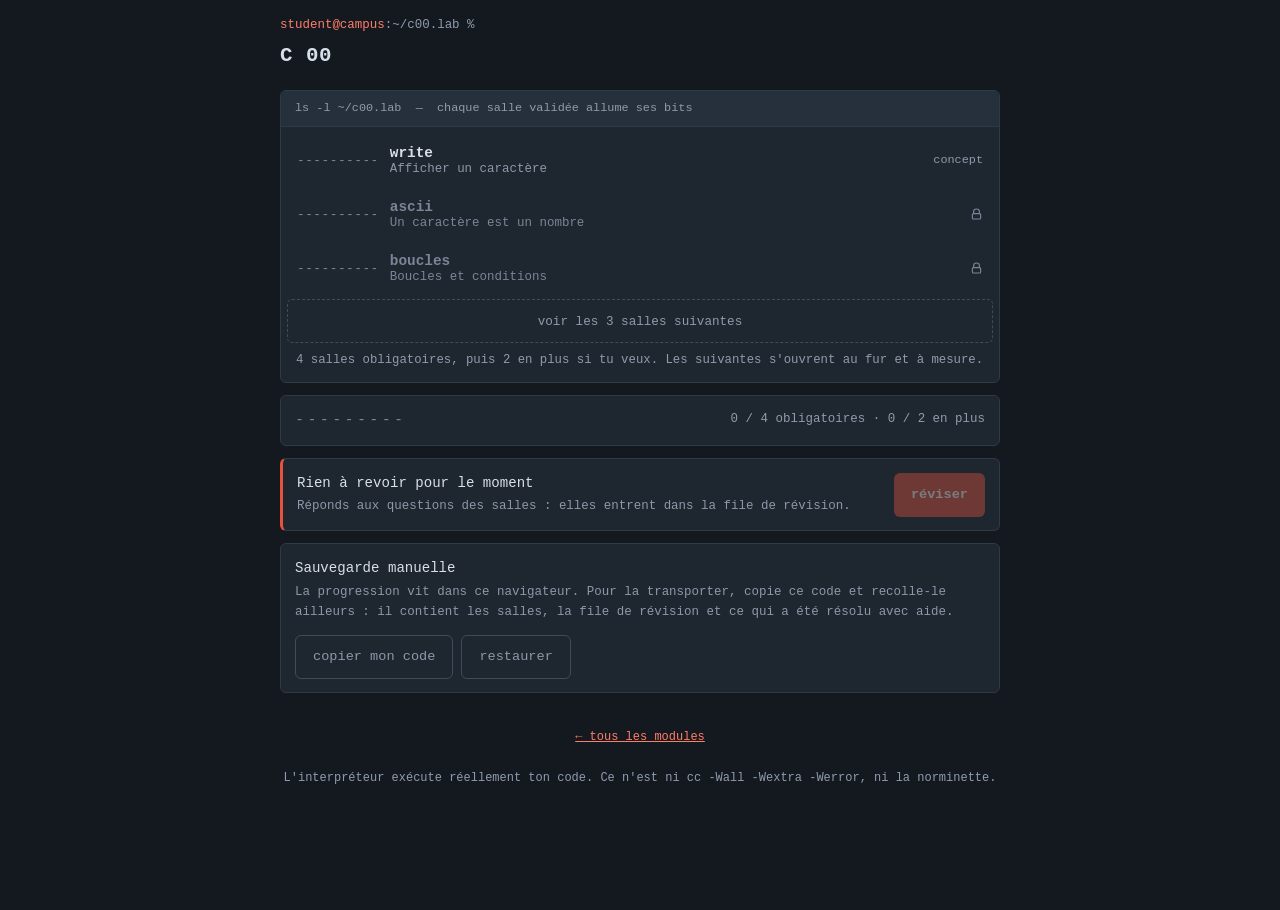
==== commit 2a26e3c5: "Refonte visuelle et exercices facultatifs Interface - suppression des étiquettes en capitales suivie" ====
--- a/c00.html
+++ b/c00.html
@@ -83,6 +83,14 @@
 .lsrow .badge{font-size:.74rem;color:var(--mute);flex:none}
 .lsrow.done .badge{color:var(--ok)}
 .total{padding:2px 15px 11px;font-size:.77rem;color:var(--mute)}
+.coupure{margin:14px 5px 8px;padding:11px 12px;border-top:1px dashed var(--line2);
+  border-bottom:1px dashed var(--line2)}
+.coupure span{display:block;font-size:.72rem;letter-spacing:1.1px;color:var(--amber2);font-weight:700}
+.coupure p{font-size:.79rem;color:var(--dim);margin-top:5px;line-height:1.55}
+.lsrow.extra .nm b{font-weight:400}
+.lsrow.extra .mode{opacity:.7}
+.lsrow .badge svg{display:block;color:var(--lock)}
+
 .voirplus{width:100%;min-height:var(--tap);background:none;border:1px dashed var(--line2);
   border-radius:5px;color:var(--mute);font-size:.79rem;cursor:pointer;margin-top:4px}
 .voirplus:hover{border-color:var(--amber2);color:var(--amber2)}
@@ -94,32 +102,45 @@
 .panneau .s{font-size:.78rem;color:var(--dim);margin-top:3px}
 .panneau .actions{display:flex;gap:8px;flex-wrap:wrap}
 
-/* ---------- rythme d'une salle ---------- */
-.step{margin-top:14px}
-.lab{font-size:.7rem;letter-spacing:1.4px;color:var(--mute);display:flex;align-items:center;gap:7px;margin-bottom:7px}
-.lab::after{content:'';flex:1;height:1px;background:var(--line)}
-/* NOTION : pas de cadre. Une leçon est du texte, pas un objet. */
-.notion{padding:2px 2px 4px}
-.notion h2{font-size:.97rem;color:var(--ink);margin-bottom:8px}
-.notion p{margin-bottom:9px;font-size:.92rem;color:var(--dim)}
+/* ---------- rythme d'une salle ----------
+   Principe : trois poids visuels, pas un de plus.
+     - une notion est du texte, elle n'a aucun cadre ;
+     - ce qui demande une action porte un filet vertical à gauche, dont la
+       couleur dit l'état ;
+     - la mission, seule, est accentuée.
+   Il n'y a plus d'étiquette en capitales suivie d'un trait horizontal sur
+   chaque bloc : répétée huit fois par salle, elle n'apportait aucune
+   information et fabriquait l'essentiel du bruit. Le type d'un bloc se lit
+   maintenant à sa forme et à son contenu. */
+.step{margin-top:22px}
+.step:first-child{margin-top:8px}
+
+/* NOTION : rien qu'un titre et du texte. */
+.notion h2{font-size:1.02rem;color:var(--ink);margin-bottom:9px;letter-spacing:-.1px}
+.notion p{margin-bottom:10px;font-size:.93rem;color:var(--dim);max-width:64ch}
 .notion p:last-child{margin-bottom:0}
-.notion ul{margin:8px 0 10px 19px;font-size:.9rem;color:var(--dim)}
-.notion li{margin-bottom:5px}
-.notion b,.notion strong{color:var(--ink);font-weight:700}
-/* Les blocs qui demandent une action ont un cadre. */
-.box{background:var(--panel);border:1px solid var(--line);border-radius:var(--r);padding:14px}
-.box h2{font-size:.97rem;margin-bottom:6px}
-.box>p{font-size:.88rem;color:var(--dim);margin-bottom:12px}
-/* MISSION : le seul élément à bord accentué. C'est le cœur de la salle. */
-.mission{border-left:3px solid var(--amber);
-  background:linear-gradient(90deg,rgba(229,83,61,.07),transparent 60%),var(--panel)}
-.mission .lab{color:var(--amber2)}
-.mission .lab::after{background:rgba(229,83,61,.3)}
-.goal{font-size:.93rem;margin-bottom:10px}
+.notion ul{margin:9px 0 11px 18px;font-size:.91rem;color:var(--dim);max-width:64ch}
+.notion li{margin-bottom:6px}
+.notion b,.notion strong{color:var(--ink);font-weight:600}
+
+/* ACTION : filet vertical, dont la couleur porte l'état. */
+.acte{border-left:2px solid var(--line2);padding-left:15px}
+.acte[data-etat="fait"]{border-left-color:var(--ok)}
+.acte[data-etat="rate"]{border-left-color:var(--ko)}
+.acte h2{font-size:.98rem;margin-bottom:7px}
+.acte>p.intro{font-size:.88rem;color:var(--dim);margin-bottom:13px;max-width:60ch}
+
+/* MISSION : le seul élément accentué de la salle. */
+.acte.mission{border-left-color:var(--amber);border-left-width:3px}
+.tag{display:inline-block;font-size:.67rem;letter-spacing:1.2px;font-weight:700;
+  color:var(--amber2);background:rgba(229,83,61,.13);border-radius:3px;
+  padding:2px 7px;margin-bottom:9px;vertical-align:2px}
+.tag.gris{color:var(--mute);background:var(--panel2)}
+.goal{font-size:.97rem;margin-bottom:9px;font-weight:600;letter-spacing:-.1px}
 .goal em{color:var(--amber2);font-style:normal}
-.brief{font-size:.87rem;color:var(--dim)}
-.sig{font-size:.82rem;color:var(--mute);margin:10px 0 2px}
-.sig b{color:var(--amber2)}
+.brief{font-size:.89rem;color:var(--dim);max-width:60ch}
+.sig{font-size:.83rem;color:var(--mute);margin:11px 0 0}
+.sig b{color:var(--amber2);font-weight:600}
 
 /* ---------- attendu contre obtenu ---------- */
 .diff{margin:12px 0 4px;border:1px solid var(--line2);border-radius:var(--r);overflow:hidden}
@@ -175,7 +196,7 @@
 .term{background:#0f141b;border:1px solid var(--line2);border-radius:var(--r);overflow:hidden;margin-top:12px}
 .termtitre{display:flex;justify-content:space-between;gap:10px;align-items:center;background:var(--panel2);
   padding:7px 12px;font-size:.72rem;letter-spacing:.6px;color:var(--mute);border-bottom:1px solid var(--line)}
-.termtitre .pwd{color:var(--lock);white-space:nowrap}
+.termtitre .pwd{color:var(--amber2);white-space:nowrap;letter-spacing:0}
 .termout{padding:11px 12px;font-size:.82rem;max-height:230px;overflow-y:auto;white-space:pre-wrap;
   word-break:break-word;-webkit-overflow-scrolling:touch}
 .termout>div{margin-bottom:2px}
@@ -204,7 +225,7 @@
   font-size:.83rem;white-space:pre-wrap;word-break:break-word;color:var(--ink);overflow-x:auto}
 
 /* ---------- questions ---------- */
-.q{font-size:.93rem;margin-bottom:12px}
+.q{font-size:.96rem;margin-bottom:13px;max-width:60ch;line-height:1.55}
 .opts{display:flex;flex-direction:column;gap:8px}
 .opt{background:var(--bg2);border:1px solid var(--line);border-radius:var(--r);padding:11px 13px;
   cursor:pointer;text-align:left;color:var(--ink);font-size:.88rem;min-height:var(--tap);
@@ -879,205 +900,205 @@
 }
 
 /* --- 3. contenu du module --- */
-/* Contenu pédagogique du module c00.
-   Les salles et les questions d'auto-évaluation, rien d'autre : ni moteur,
-   ni rendu, ni style. */
-
-const MODULE={cle:'c00lab_v1', titre:"c00.lab — premiers pas en C", invite:"~/c00.lab"};
-
-const ROOMS=[
-{
-id:'c1', file:'write', tag:'concept', title:'Afficher un caractère',
-sub:'Une seule fonction autorisée, et un caractère qui est en fait un nombre.',
-steps:[
- {k:'lesson',h:'write, et rien d\'autre',b:`
-  <p>En C, aucune fonction d'affichage n'est fournie d'office. Tu n'as le droit qu'à <code>write</code>, qui est un appel système brut :</p>
-  <p><code>write(1, &amp;c, 1);</code> se lit : écris sur la sortie <b>1</b> (l'écran), en partant de <b>l'adresse de c</b>, exactement <b>1</b> octet.</p>
-  <p>Le <code>&amp;</code> veut dire « adresse de ». write ne veut pas la valeur, il veut savoir <b>où</b> se trouve l'octet à envoyer. C'est ton premier contact avec les pointeurs, et tout le module C 01 part de là.</p>
-  <p>Une fonction <code>void</code> ne renvoie rien : elle agit, c'est tout.</p>`},
- {k:'code',h:'',
-  brief:"Écris <code>ft_deux</code>, qui affiche les deux caractères reçus, dans l'ordre. Rien d'autre : pas de saut de ligne, pas d'espace.",
-  sig:'void ft_deux(char a, char b);',
-  start:'void\tft_deux(char a, char b)\n{\n\t\n}\n',
-  tests:[
-   {label:'ft_deux(\'O\', \'K\')', harness:"int main(void){ ft_deux('O','K'); return 0; }", expect:'OK'},
-   {label:'ft_deux(\'4\', \'2\')', harness:"int main(void){ ft_deux('4','2'); return 0; }", expect:'42'},
-   {label:'deux appels de suite',  harness:"int main(void){ ft_deux('a','b'); ft_deux('c','d'); return 0; }", expect:'abcd'}],
-  hints:["write prend trois arguments : la sortie 1, l'adresse du caractère, et le nombre d'octets.",
-         "L'adresse d'une variable s'écrit avec une esperluette devant son nom.",
-         "Deux appels à write, un par paramètre, dans l'ordre."]},
- {k:'mcq',h:'',q:"Pourquoi <code>write(1, c, 1)</code> ne marche pas, alors que <code>write(1, &amp;c, 1)</code> marche ?",
-  opts:["C'est pareil, question de style","write attend une adresse, pas une valeur","Il manque un point-virgule","c doit être un int"],a:1,
-  why:"Le deuxième argument est un emplacement mémoire. Sans le &, tu passes le contenu de c, que write interprète comme une adresse : au mieux ça plante, au pire ça affiche n'importe quoi."},
- {k:'mcq',h:'',q:"Que représente le <b>1</b> tout à la fin de <code>write(1, &amp;c, 1)</code> ?",
-  opts:["La sortie standard","Le nombre d'octets à écrire","Le code de retour","Le premier caractère"],a:1,
-  why:"Le premier 1 est la destination (l'écran), le dernier est la longueur. Les confondre est l'erreur classique du premier jour."}
-]},
-
-{
-id:'c2', file:'ascii', tag:'concept', title:'Un caractère est un nombre',
-sub:'\'a\' + 1 vaut \'b\'. Tout le module tient là-dedans.',
-steps:[
- {k:'ascii',h:'Manipule la correspondance',
-  b:"Fais glisser le curseur, ou saute directement aux caractères repères. Regarde la valeur numérique bouger."},
- {k:'lesson',h:'Ce que ça permet',b:`
-  <p>Un <code>char</code> n'est pas un type à part : c'est un petit entier. <code>'a'</code> vaut 97, <code>'b'</code> vaut 98, et les lettres se suivent dans l'ordre.</p>
-  <p>Deux conséquences que tu vas utiliser sans arrêt :</p>
-  <ul>
-   <li>on peut <b>incrémenter</b> un caractère : <code>c++</code> passe de <code>'a'</code> à <code>'b'</code></li>
-   <li>on peut <b>convertir un chiffre en caractère</b> : le chiffre 7 devient le caractère <code>'7'</code> en ajoutant <code>'0'</code>, parce que les dix chiffres se suivent aussi</li>
-  </ul>
-  <p>Écrire <code>c + 48</code> marche, mais <code>c + '0'</code> dit ce que tu veux faire. Préfère la seconde forme, on te le demandera en soutenance.</p>`},
- {k:'code',h:'',
-  brief:"Écris <code>ft_de_a_a</code>, qui affiche toutes les lettres minuscules de <code>debut</code> à <code>fin</code> inclus. Si <code>debut</code> est après <code>fin</code>, n'affiche rien.",
-  sig:'void ft_de_a_a(char debut, char fin);',
-  start:'void\tft_de_a_a(char debut, char fin)\n{\n\t\n}\n',
-  tests:[
-   {label:"ft_de_a_a('c','g')", harness:"int main(void){ ft_de_a_a('c','g'); return 0; }", expect:'cdefg'},
-   {label:"ft_de_a_a('a','a')", harness:"int main(void){ ft_de_a_a('a','a'); return 0; }", expect:'a'},
-   {label:"ft_de_a_a('x','t') n'affiche rien", harness:"int main(void){ ft_de_a_a('x','t'); return 0; }", expect:''},
-   {label:"ft_de_a_a('a','z')", harness:"int main(void){ ft_de_a_a('a','z'); return 0; }", expect:'abcdefghijklmnopqrstuvwxyz'}],
-  hints:["Il te faut une variable qui part de debut et qu'on incrémente tant qu'elle n'a pas dépassé fin.",
-         "Une boucle while avec la condition c <= fin. Si debut > fin, la boucle ne tourne simplement jamais.",
-         "À chaque tour : write le caractère courant, puis c++."]},
- {k:'input',h:'',q:"Quelle expression transforme le chiffre stocké dans <code>i</code> (entre 0 et 9) en caractère affichable ? Écris juste l'expression.",
-  a:["i + '0'"],accept:v=>/^i\s*\+\s*'0'$/.test(v.replace(/\s+/g,' ').trim()),
-  why:"Les caractères des chiffres se suivent à partir de '0' qui vaut 48. Ajouter '0' plutôt que 48 rend l'intention lisible."},
- {k:'mcq',h:'',q:"<code>char c = 'a' + 25;</code> contient quoi ?",
-  opts:["'z'","le nombre 25","une erreur de compilation","'A'"],a:0,
-  why:"97 + 25 = 122, le code de 'z'. C'est ce calcul qui permet de parcourir l'alphabet sans écrire les 26 lettres."}
-]},
-
-{
-id:'c3', file:'boucles', tag:'concept', title:'Boucles et conditions',
-sub:'while, for, if : répéter et choisir.',
-steps:[
- {k:'lesson',h:'Trois formes, une seule idée',b:`
-  <p><code>while (condition) { ... }</code> répète tant que la condition est vraie. Si elle est fausse dès le départ, le bloc n'est jamais exécuté.</p>
-  <p><code>for (init ; condition ; pas)</code> est la même chose, en regroupant sur une ligne les trois éléments d'un compteur. Utile quand tu comptes ; un while suffit toujours.</p>
-  <p><code>if (condition) ... else ...</code> choisit. En C il n'y a pas de booléen : <b>zéro est faux, tout le reste est vrai</b>. C'est pour ça que <code>while (c)</code> s'arrête quand c vaut 0, ce qui servira beaucoup en C 01.</p>
-  <p>Le piège permanent : une condition qui ne devient jamais fausse. Oublier d'incrémenter, et la boucle tourne pour toujours.</p>`},
- {k:'code',h:'',
-  brief:"Écris <code>ft_pairs</code>, qui affiche les chiffres pairs de 0 à 8 inclus, sans séparateur. Attendu : <code>02468</code>.",
-  sig:'void ft_pairs(void);',
-  start:'void\tft_pairs(void)\n{\n\t\n}\n',
-  tests:[{label:'ft_pairs()', harness:'int main(void){ ft_pairs(); return 0; }', expect:'02468'},
-         {label:'deux appels', harness:'int main(void){ ft_pairs(); ft_pairs(); return 0; }', expect:'0246802468'}],
-  hints:["Un compteur entier de 0 à 8, qui avance de 2 à chaque tour.",
-         "Pour afficher un chiffre, il faut d'abord le transformer en caractère.",
-         "char c = i + '0'; puis write(1, &c, 1);"]},
- {k:'code',h:'',
-  brief:"Écris <code>ft_signe</code>, qui affiche <code>N</code> si le nombre est strictement négatif, <code>Z</code> s'il vaut zéro, et <code>P</code> s'il est strictement positif.",
-  sig:'void ft_signe(int n);',
-  start:'void\tft_signe(int n)\n{\n\t\n}\n',
-  tests:[{label:'ft_signe(-5)', harness:'int main(void){ ft_signe(-5); return 0; }', expect:'N'},
-         {label:'ft_signe(0)',  harness:'int main(void){ ft_signe(0); return 0; }',  expect:'Z'},
-         {label:'ft_signe(7)',  harness:'int main(void){ ft_signe(7); return 0; }',  expect:'P'},
-         {label:'les trois à la suite', harness:'int main(void){ ft_signe(-1); ft_signe(0); ft_signe(1); return 0; }', expect:'NZP'}],
-  hints:["Trois cas : un if, un else if, un else.",
-         "Attention à zéro : il n'est ni négatif ni positif, c'est un cas à part entière.",
-         "Pour afficher une lettre fixe, tu peux la stocker : char c = 'N'; puis write."]},
- {k:'mcq',h:'',q:"En C, <code>while (c)</code> s'arrête quand ?",
-  opts:["Quand c vaut 0","Quand c est faux au sens booléen","Jamais","Quand c est négatif"],a:0,
-  why:"Il n'y a pas de type booléen : zéro est faux, tout le reste est vrai. Cette règle est exactement ce qui permet de parcourir une chaîne jusqu'à son zéro final."}
-]},
-
-{
-id:'c4', file:'imbrique', tag:'concept', title:'Boucles imbriquées',
-sub:'Deux compteurs, et la condition qui évite les doublons.',
-steps:[
- {k:'lesson',h:'Un compteur dans un compteur',b:`
-  <p>Quand tu veux toutes les <b>paires</b> d'éléments, il te faut deux boucles : une extérieure pour le premier, une intérieure pour le second. L'intérieure tourne entièrement à chaque tour de l'extérieure.</p>
-  <p>Le vrai sujet n'est pas d'écrire deux boucles, c'est de choisir le <b>point de départ de la boucle intérieure</b>.</p>
-  <ul>
-   <li>partir de 0 : tu obtiens toutes les paires, doublons compris (01 et 10, et même 00)</li>
-   <li>partir de <code>a + 1</code> : chaque paire n'apparaît qu'une fois, et jamais avec deux fois le même élément</li>
-  </ul>
-  <p>Cette seule ligne fait la différence entre un exercice juste et un exercice qui affiche trois fois trop de choses.</p>`},
- {k:'code',h:'',
-  brief:"Écris <code>ft_paires</code>, qui affiche toutes les paires de chiffres strictement croissantes en dessous de 4, collées. Attendu exactement : <code>010203121323</code> (soit 01, 02, 03, 12, 13, 23).",
-  sig:'void ft_paires(void);',
-  start:'void\tft_paires(void)\n{\n\t\n}\n',
-  tests:[{label:'ft_paires()', harness:'int main(void){ ft_paires(); return 0; }', expect:'010203121323'}],
-  hints:["Deux boucles : a de 0 à 3, et b à l'intérieur.",
-         "Pour que 10 n'apparaisse pas alors que 01 est déjà sorti, b doit démarrer après a.",
-         "b commence à a + 1 et va jusqu'à 3. À chaque tour, affiche le caractère de a puis celui de b."],
-  post:"Si tu avais fait partir b de 0, tu obtenais 16 paires au lieu de 6, avec 00 et les miroirs. Le point de départ de la boucle intérieure est toute la logique de l'exercice."},
- {k:'mcq',h:'',q:"Avec deux boucles de 0 à 9 et la condition intérieure partant de 0, combien de paires obtiens-tu ?",
-  opts:['45','90','100','10'],a:2,
-  why:"10 × 10 = 100, doublons et paires identiques comprises. En partant de a+1, on tombe à 45 : chaque paire une seule fois, jamais deux fois le même chiffre."},
- {k:'mcq',h:'',q:"Où faut-il afficher le séparateur pour qu'il n'apparaisse pas après le dernier élément ?",
-  opts:["Toujours après chaque élément",
-        "Il faut tester si on est sur le dernier cas, et ne rien afficher alors",
-        "Avant chaque élément","Le séparateur n'est jamais un problème"],a:1,
-  why:"C'est le détail qui fait échouer beaucoup de rendus : la virgule finale en trop. Il faut une condition explicite sur le dernier élément."}
-]},
-
-{
-id:'c5', file:'nombres', tag:'concept', title:'Afficher un nombre',
-sub:'Extraire les chiffres avec / et %, et le piège de l\'ordre.',
-steps:[
- {k:'lesson',h:'Deux opérateurs, un problème d\'ordre',b:`
-  <p>Tu ne peux afficher que des caractères. Pour montrer un nombre, il faut donc en extraire les chiffres un par un.</p>
-  <p><code>n % 10</code> donne le chiffre des unités, <code>n / 10</code> enlève ce chiffre (la division entière tronque). En répétant, tu obtiens tous les chiffres, mais <b>du dernier vers le premier</b>.</p>
-  <p>D'où le vrai problème : les afficher dans le bon ordre. Deux stratégies, et il faut savoir défendre la sienne :</p>
-  <ul>
-   <li>traiter d'abord <code>n / 10</code>, puis afficher <code>n % 10</code> : les chiffres de gauche sortent avant</li>
-   <li>stocker les chiffres puis les relire à l'envers</li>
-  </ul>
-  <p>Et un cas limite à ne jamais oublier : le nombre négatif. Le signe s'affiche d'abord, et le reste doit devenir positif.</p>`},
- {k:'code',h:'',
-  brief:"Écris <code>ft_deux_chiffres</code>, qui affiche un nombre compris entre 10 et 99, dans le bon ordre. Tu ne gères que cette plage, c'est volontaire : concentre-toi sur l'extraction.",
-  sig:'void ft_deux_chiffres(int n);',
-  start:'void\tft_deux_chiffres(int n)\n{\n\t\n}\n',
-  tests:[{label:'ft_deux_chiffres(42)', harness:'int main(void){ ft_deux_chiffres(42); return 0; }', expect:'42'},
-         {label:'ft_deux_chiffres(10)', harness:'int main(void){ ft_deux_chiffres(10); return 0; }', expect:'10'},
-         {label:'ft_deux_chiffres(99)', harness:'int main(void){ ft_deux_chiffres(99); return 0; }', expect:'99'},
-         {label:'ft_deux_chiffres(70)', harness:'int main(void){ ft_deux_chiffres(70); return 0; }', expect:'70'}],
-  hints:["Le chiffre des dizaines s'obtient par une division, celui des unités par un modulo.",
-         "n / 10 donne les dizaines, n % 10 donne les unités.",
-         "Affiche les dizaines d'abord, puis les unités, chacune convertie en caractère avec + '0'."]},
- {k:'mcq',h:'',q:"Pour un nombre à trois chiffres, pourquoi <code>n % 10</code> répété ne suffit-il pas ?",
-  opts:["Ça donne les bons chiffres mais dans l'ordre inverse",
-        "Le modulo ne marche pas sur trois chiffres",
-        "Il faut un tableau obligatoirement","Ça donne toujours le même chiffre"],a:0,
-  why:"Le modulo attaque toujours par les unités. Sans inversion ou sans traiter n/10 en premier, 123 s'affiche 321."},
- {k:'mcq',h:'',q:"Quel cas limite fait échouer la plupart des rendus sur l'affichage d'un entier ?",
-  opts:["Le nombre zéro","Le plus petit entier négatif possible","Les nombres pairs","Les nombres à un chiffre"],a:1,
-  why:"Son opposé n'existe pas dans la plage des entiers : le rendre positif le fait déborder. C'est LA question qu'un correcteur pose sur cet exercice, et il faut avoir prévu le cas."}
-]},
-
-{
-id:'c6', file:'autoeval', tag:'boss', title:'Auto-évaluation', boss:true,
-sub:'Huit questions de concept, à voix haute, sans lire.',
-steps:[
- {k:'lesson',h:'Règle du jeu',b:`
-  <p>Ces questions ne portent pas sur les réponses des exercices mais sur les mécanismes. Réponds <b>à voix haute et en entier</b> avant de révéler, et sois honnête avec toi-même.</p>`},
- {k:'viva'}
-]}
-];
-
-const VIVA=[
- {q:"Explique chacun des trois arguments de write(1, &c, 1).",
-  a:"Le premier est la destination : 1 désigne la sortie standard, c'est-à-dire l'écran. Le deuxième est l'adresse à partir de laquelle lire les octets, d'où l'esperluette qui donne l'adresse de la variable. Le troisième est le nombre d'octets à écrire, ici un seul caractère."},
- {q:"Pourquoi peut-on écrire 'a' + 1, et qu'est-ce que ça vaut ?",
-  a:"Parce qu'un char est un petit entier : 'a' est le nombre 97. Ajouter 1 donne 98, qui est le code de 'b'. Les lettres et les chiffres se suivent dans la table des codes, ce qui permet de les parcourir avec une simple incrémentation."},
- {q:"Comment transforme-t-on le chiffre 7 en caractère affichable, et pourquoi ?",
-  a:"En ajoutant le caractère '0', qui vaut 48. Les dix chiffres se suivent, donc 7 + '0' donne le code de '7'. On écrit + '0' plutôt que + 48 parce que ça dit l'intention au lieu de cacher un nombre magique."},
- {q:"En C, qu'est-ce qui est vrai et qu'est-ce qui est faux ?",
-  a:"Il n'y a pas de type booléen. Zéro est faux, toute autre valeur est vraie. C'est ce qui permet d'écrire while suivi d'une variable pour dire « tant qu'elle n'est pas nulle », et c'est le mécanisme d'arrêt sur le zéro final d'une chaîne."},
- {q:"Dans deux boucles imbriquées qui produisent des paires, pourquoi la boucle intérieure part-elle de a + 1 ?",
-  a:"Pour que chaque paire n'apparaisse qu'une fois et jamais avec deux fois le même élément. En partant de zéro on obtient aussi bien 01 que 10, plus les paires identiques comme 00. Le point de départ porte toute la logique de l'exercice."},
- {q:"Comment extrait-on les chiffres d'un nombre, et quel problème ça pose ?",
-  a:"Le modulo 10 donne le chiffre des unités, la division entière par 10 retire ce chiffre. En répétant on obtient tous les chiffres, mais du dernier vers le premier. Il faut donc soit traiter la division avant l'affichage, soit stocker et relire à l'envers."},
- {q:"Quel cas limite pose problème quand on affiche un entier, et pourquoi ?",
-  a:"Le plus petit entier négatif. Son opposé ne rentre pas dans la plage des entiers, donc le rendre positif le fait déborder. Il faut traiter ce cas à part au lieu de simplement changer le signe."},
- {q:"Qu'est-ce que le & devant une variable, et pourquoi write en a besoin ?",
-  a:"C'est l'opérateur qui donne l'adresse mémoire de la variable, pas sa valeur. write ne reçoit pas le caractère lui-même : il reçoit l'endroit où aller le chercher, plus le nombre d'octets à lire à partir de là. C'est la première apparition des pointeurs."}
-];
-
-/* ==========================================================================
-   3. ÉTAT + PERSISTANCE
+/* Contenu pédagogique du module c00.
+   Les salles et les questions d'auto-évaluation, rien d'autre : ni moteur,
+   ni rendu, ni style. */
+
+const MODULE={cle:'c00lab_v1', titre:"c00.lab — premiers pas en C", invite:"~/c00.lab"};
+
+const ROOMS=[
+{
+id:'c1', file:'write', tag:'concept', title:'Afficher un caractère',
+sub:'Une seule fonction autorisée, et un caractère qui est en fait un nombre.',
+steps:[
+ {k:'lesson',h:'write, et rien d\'autre',b:`
+  <p>En C, aucune fonction d'affichage n'est fournie d'office. Tu n'as le droit qu'à <code>write</code>, qui est un appel système brut :</p>
+  <p><code>write(1, &amp;c, 1);</code> se lit : écris sur la sortie <b>1</b> (l'écran), en partant de <b>l'adresse de c</b>, exactement <b>1</b> octet.</p>
+  <p>Le <code>&amp;</code> veut dire « adresse de ». write ne veut pas la valeur, il veut savoir <b>où</b> se trouve l'octet à envoyer. C'est ton premier contact avec les pointeurs, et tout le module C 01 part de là.</p>
+  <p>Une fonction <code>void</code> ne renvoie rien : elle agit, c'est tout.</p>`},
+ {k:'code',h:'',
+  brief:"Écris <code>ft_deux</code>, qui affiche les deux caractères reçus, dans l'ordre. Rien d'autre : pas de saut de ligne, pas d'espace.",
+  sig:'void ft_deux(char a, char b);',
+  start:'void\tft_deux(char a, char b)\n{\n\t\n}\n',
+  tests:[
+   {label:'ft_deux(\'O\', \'K\')', harness:"int main(void){ ft_deux('O','K'); return 0; }", expect:'OK'},
+   {label:'ft_deux(\'4\', \'2\')', harness:"int main(void){ ft_deux('4','2'); return 0; }", expect:'42'},
+   {label:'deux appels de suite',  harness:"int main(void){ ft_deux('a','b'); ft_deux('c','d'); return 0; }", expect:'abcd'}],
+  hints:["write prend trois arguments : la sortie 1, l'adresse du caractère, et le nombre d'octets.",
+         "L'adresse d'une variable s'écrit avec une esperluette devant son nom.",
+         "Deux appels à write, un par paramètre, dans l'ordre."]},
+ {k:'mcq',h:'',q:"Pourquoi <code>write(1, c, 1)</code> ne marche pas, alors que <code>write(1, &amp;c, 1)</code> marche ?",
+  opts:["C'est pareil, question de style","write attend une adresse, pas une valeur","Il manque un point-virgule","c doit être un int"],a:1,
+  why:"Le deuxième argument est un emplacement mémoire. Sans le &, tu passes le contenu de c, que write interprète comme une adresse : au mieux ça plante, au pire ça affiche n'importe quoi."},
+ {k:'mcq',h:'',q:"Que représente le <b>1</b> tout à la fin de <code>write(1, &amp;c, 1)</code> ?",
+  opts:["La sortie standard","Le nombre d'octets à écrire","Le code de retour","Le premier caractère"],a:1,
+  why:"Le premier 1 est la destination (l'écran), le dernier est la longueur. Les confondre est l'erreur classique du premier jour."}
+]},
+
+{
+id:'c2', file:'ascii', tag:'concept', title:'Un caractère est un nombre',
+sub:'\'a\' + 1 vaut \'b\'. Tout le module tient là-dedans.',
+steps:[
+ {k:'ascii',h:'Manipule la correspondance',
+  b:"Fais glisser le curseur, ou saute directement aux caractères repères. Regarde la valeur numérique bouger."},
+ {k:'lesson',h:'Ce que ça permet',b:`
+  <p>Un <code>char</code> n'est pas un type à part : c'est un petit entier. <code>'a'</code> vaut 97, <code>'b'</code> vaut 98, et les lettres se suivent dans l'ordre.</p>
+  <p>Deux conséquences que tu vas utiliser sans arrêt :</p>
+  <ul>
+   <li>on peut <b>incrémenter</b> un caractère : <code>c++</code> passe de <code>'a'</code> à <code>'b'</code></li>
+   <li>on peut <b>convertir un chiffre en caractère</b> : le chiffre 7 devient le caractère <code>'7'</code> en ajoutant <code>'0'</code>, parce que les dix chiffres se suivent aussi</li>
+  </ul>
+  <p>Écrire <code>c + 48</code> marche, mais <code>c + '0'</code> dit ce que tu veux faire. Préfère la seconde forme, on te le demandera en soutenance.</p>`},
+ {k:'code',h:'',
+  brief:"Écris <code>ft_de_a_a</code>, qui affiche toutes les lettres minuscules de <code>debut</code> à <code>fin</code> inclus. Si <code>debut</code> est après <code>fin</code>, n'affiche rien.",
+  sig:'void ft_de_a_a(char debut, char fin);',
+  start:'void\tft_de_a_a(char debut, char fin)\n{\n\t\n}\n',
+  tests:[
+   {label:"ft_de_a_a('c','g')", harness:"int main(void){ ft_de_a_a('c','g'); return 0; }", expect:'cdefg'},
+   {label:"ft_de_a_a('a','a')", harness:"int main(void){ ft_de_a_a('a','a'); return 0; }", expect:'a'},
+   {label:"ft_de_a_a('x','t') n'affiche rien", harness:"int main(void){ ft_de_a_a('x','t'); return 0; }", expect:''},
+   {label:"ft_de_a_a('a','z')", harness:"int main(void){ ft_de_a_a('a','z'); return 0; }", expect:'abcdefghijklmnopqrstuvwxyz'}],
+  hints:["Il te faut une variable qui part de debut et qu'on incrémente tant qu'elle n'a pas dépassé fin.",
+         "Une boucle while avec la condition c <= fin. Si debut > fin, la boucle ne tourne simplement jamais.",
+         "À chaque tour : write le caractère courant, puis c++."]},
+ {k:'input',h:'',q:"Quelle expression transforme le chiffre stocké dans <code>i</code> (entre 0 et 9) en caractère affichable ? Écris juste l'expression.",
+  a:["i + '0'"],accept:v=>/^i\s*\+\s*'0'$/.test(v.replace(/\s+/g,' ').trim()),
+  why:"Les caractères des chiffres se suivent à partir de '0' qui vaut 48. Ajouter '0' plutôt que 48 rend l'intention lisible."},
+ {k:'mcq',h:'',q:"<code>char c = 'a' + 25;</code> contient quoi ?",
+  opts:["'z'","le nombre 25","une erreur de compilation","'A'"],a:0,
+  why:"97 + 25 = 122, le code de 'z'. C'est ce calcul qui permet de parcourir l'alphabet sans écrire les 26 lettres."}
+]},
+
+{
+id:'c3', file:'boucles', tag:'concept', title:'Boucles et conditions',
+sub:'while, for, if : répéter et choisir.',
+steps:[
+ {k:'lesson',h:'Trois formes, une seule idée',b:`
+  <p><code>while (condition) { ... }</code> répète tant que la condition est vraie. Si elle est fausse dès le départ, le bloc n'est jamais exécuté.</p>
+  <p><code>for (init ; condition ; pas)</code> est la même chose, en regroupant sur une ligne les trois éléments d'un compteur. Utile quand tu comptes ; un while suffit toujours.</p>
+  <p><code>if (condition) ... else ...</code> choisit. En C il n'y a pas de booléen : <b>zéro est faux, tout le reste est vrai</b>. C'est pour ça que <code>while (c)</code> s'arrête quand c vaut 0, ce qui servira beaucoup en C 01.</p>
+  <p>Le piège permanent : une condition qui ne devient jamais fausse. Oublier d'incrémenter, et la boucle tourne pour toujours.</p>`},
+ {k:'code',h:'',
+  brief:"Écris <code>ft_pairs</code>, qui affiche les chiffres pairs de 0 à 8 inclus, sans séparateur. Attendu : <code>02468</code>.",
+  sig:'void ft_pairs(void);',
+  start:'void\tft_pairs(void)\n{\n\t\n}\n',
+  tests:[{label:'ft_pairs()', harness:'int main(void){ ft_pairs(); return 0; }', expect:'02468'},
+         {label:'deux appels', harness:'int main(void){ ft_pairs(); ft_pairs(); return 0; }', expect:'0246802468'}],
+  hints:["Un compteur entier de 0 à 8, qui avance de 2 à chaque tour.",
+         "Pour afficher un chiffre, il faut d'abord le transformer en caractère.",
+         "char c = i + '0'; puis write(1, &c, 1);"]},
+ {k:'code',h:'',
+  brief:"Écris <code>ft_signe</code>, qui affiche <code>N</code> si le nombre est strictement négatif, <code>Z</code> s'il vaut zéro, et <code>P</code> s'il est strictement positif.",
+  sig:'void ft_signe(int n);',
+  start:'void\tft_signe(int n)\n{\n\t\n}\n',
+  tests:[{label:'ft_signe(-5)', harness:'int main(void){ ft_signe(-5); return 0; }', expect:'N'},
+         {label:'ft_signe(0)',  harness:'int main(void){ ft_signe(0); return 0; }',  expect:'Z'},
+         {label:'ft_signe(7)',  harness:'int main(void){ ft_signe(7); return 0; }',  expect:'P'},
+         {label:'les trois à la suite', harness:'int main(void){ ft_signe(-1); ft_signe(0); ft_signe(1); return 0; }', expect:'NZP'}],
+  hints:["Trois cas : un if, un else if, un else.",
+         "Attention à zéro : il n'est ni négatif ni positif, c'est un cas à part entière.",
+         "Pour afficher une lettre fixe, tu peux la stocker : char c = 'N'; puis write."]},
+ {k:'mcq',h:'',q:"En C, <code>while (c)</code> s'arrête quand ?",
+  opts:["Quand c vaut 0","Quand c est faux au sens booléen","Jamais","Quand c est négatif"],a:0,
+  why:"Il n'y a pas de type booléen : zéro est faux, tout le reste est vrai. Cette règle est exactement ce qui permet de parcourir une chaîne jusqu'à son zéro final."}
+]},
+
+{
+id:'c4', file:'imbrique', optionnel:true, tag:'concept', title:'Boucles imbriquées',
+sub:'Deux compteurs, et la condition qui évite les doublons.',
+steps:[
+ {k:'lesson',h:'Un compteur dans un compteur',b:`
+  <p>Quand tu veux toutes les <b>paires</b> d'éléments, il te faut deux boucles : une extérieure pour le premier, une intérieure pour le second. L'intérieure tourne entièrement à chaque tour de l'extérieure.</p>
+  <p>Le vrai sujet n'est pas d'écrire deux boucles, c'est de choisir le <b>point de départ de la boucle intérieure</b>.</p>
+  <ul>
+   <li>partir de 0 : tu obtiens toutes les paires, doublons compris (01 et 10, et même 00)</li>
+   <li>partir de <code>a + 1</code> : chaque paire n'apparaît qu'une fois, et jamais avec deux fois le même élément</li>
+  </ul>
+  <p>Cette seule ligne fait la différence entre un exercice juste et un exercice qui affiche trois fois trop de choses.</p>`},
+ {k:'code',h:'',
+  brief:"Écris <code>ft_paires</code>, qui affiche toutes les paires de chiffres strictement croissantes en dessous de 4, collées. Attendu exactement : <code>010203121323</code> (soit 01, 02, 03, 12, 13, 23).",
+  sig:'void ft_paires(void);',
+  start:'void\tft_paires(void)\n{\n\t\n}\n',
+  tests:[{label:'ft_paires()', harness:'int main(void){ ft_paires(); return 0; }', expect:'010203121323'}],
+  hints:["Deux boucles : a de 0 à 3, et b à l'intérieur.",
+         "Pour que 10 n'apparaisse pas alors que 01 est déjà sorti, b doit démarrer après a.",
+         "b commence à a + 1 et va jusqu'à 3. À chaque tour, affiche le caractère de a puis celui de b."],
+  post:"Si tu avais fait partir b de 0, tu obtenais 16 paires au lieu de 6, avec 00 et les miroirs. Le point de départ de la boucle intérieure est toute la logique de l'exercice."},
+ {k:'mcq',h:'',q:"Avec deux boucles de 0 à 9 et la condition intérieure partant de 0, combien de paires obtiens-tu ?",
+  opts:['45','90','100','10'],a:2,
+  why:"10 × 10 = 100, doublons et paires identiques comprises. En partant de a+1, on tombe à 45 : chaque paire une seule fois, jamais deux fois le même chiffre."},
+ {k:'mcq',h:'',q:"Où faut-il afficher le séparateur pour qu'il n'apparaisse pas après le dernier élément ?",
+  opts:["Toujours après chaque élément",
+        "Il faut tester si on est sur le dernier cas, et ne rien afficher alors",
+        "Avant chaque élément","Le séparateur n'est jamais un problème"],a:1,
+  why:"C'est le détail qui fait échouer beaucoup de rendus : la virgule finale en trop. Il faut une condition explicite sur le dernier élément."}
+]},
+
+{
+id:'c5', file:'nombres', optionnel:true, tag:'concept', title:'Afficher un nombre',
+sub:'Extraire les chiffres avec / et %, et le piège de l\'ordre.',
+steps:[
+ {k:'lesson',h:'Deux opérateurs, un problème d\'ordre',b:`
+  <p>Tu ne peux afficher que des caractères. Pour montrer un nombre, il faut donc en extraire les chiffres un par un.</p>
+  <p><code>n % 10</code> donne le chiffre des unités, <code>n / 10</code> enlève ce chiffre (la division entière tronque). En répétant, tu obtiens tous les chiffres, mais <b>du dernier vers le premier</b>.</p>
+  <p>D'où le vrai problème : les afficher dans le bon ordre. Deux stratégies, et il faut savoir défendre la sienne :</p>
+  <ul>
+   <li>traiter d'abord <code>n / 10</code>, puis afficher <code>n % 10</code> : les chiffres de gauche sortent avant</li>
+   <li>stocker les chiffres puis les relire à l'envers</li>
+  </ul>
+  <p>Et un cas limite à ne jamais oublier : le nombre négatif. Le signe s'affiche d'abord, et le reste doit devenir positif.</p>`},
+ {k:'code',h:'',
+  brief:"Écris <code>ft_deux_chiffres</code>, qui affiche un nombre compris entre 10 et 99, dans le bon ordre. Tu ne gères que cette plage, c'est volontaire : concentre-toi sur l'extraction.",
+  sig:'void ft_deux_chiffres(int n);',
+  start:'void\tft_deux_chiffres(int n)\n{\n\t\n}\n',
+  tests:[{label:'ft_deux_chiffres(42)', harness:'int main(void){ ft_deux_chiffres(42); return 0; }', expect:'42'},
+         {label:'ft_deux_chiffres(10)', harness:'int main(void){ ft_deux_chiffres(10); return 0; }', expect:'10'},
+         {label:'ft_deux_chiffres(99)', harness:'int main(void){ ft_deux_chiffres(99); return 0; }', expect:'99'},
+         {label:'ft_deux_chiffres(70)', harness:'int main(void){ ft_deux_chiffres(70); return 0; }', expect:'70'}],
+  hints:["Le chiffre des dizaines s'obtient par une division, celui des unités par un modulo.",
+         "n / 10 donne les dizaines, n % 10 donne les unités.",
+         "Affiche les dizaines d'abord, puis les unités, chacune convertie en caractère avec + '0'."]},
+ {k:'mcq',h:'',q:"Pour un nombre à trois chiffres, pourquoi <code>n % 10</code> répété ne suffit-il pas ?",
+  opts:["Ça donne les bons chiffres mais dans l'ordre inverse",
+        "Le modulo ne marche pas sur trois chiffres",
+        "Il faut un tableau obligatoirement","Ça donne toujours le même chiffre"],a:0,
+  why:"Le modulo attaque toujours par les unités. Sans inversion ou sans traiter n/10 en premier, 123 s'affiche 321."},
+ {k:'mcq',h:'',q:"Quel cas limite fait échouer la plupart des rendus sur l'affichage d'un entier ?",
+  opts:["Le nombre zéro","Le plus petit entier négatif possible","Les nombres pairs","Les nombres à un chiffre"],a:1,
+  why:"Son opposé n'existe pas dans la plage des entiers : le rendre positif le fait déborder. C'est LA question qu'un correcteur pose sur cet exercice, et il faut avoir prévu le cas."}
+]},
+
+{
+id:'c6', file:'autoeval', tag:'boss', title:'Auto-évaluation', boss:true,
+sub:'Huit questions de concept, à voix haute, sans lire.',
+steps:[
+ {k:'lesson',h:'Règle du jeu',b:`
+  <p>Ces questions ne portent pas sur les réponses des exercices mais sur les mécanismes. Réponds <b>à voix haute et en entier</b> avant de révéler, et sois honnête avec toi-même.</p>`},
+ {k:'viva'}
+]}
+];
+
+const VIVA=[
+ {q:"Explique chacun des trois arguments de write(1, &c, 1).",
+  a:"Le premier est la destination : 1 désigne la sortie standard, c'est-à-dire l'écran. Le deuxième est l'adresse à partir de laquelle lire les octets, d'où l'esperluette qui donne l'adresse de la variable. Le troisième est le nombre d'octets à écrire, ici un seul caractère."},
+ {q:"Pourquoi peut-on écrire 'a' + 1, et qu'est-ce que ça vaut ?",
+  a:"Parce qu'un char est un petit entier : 'a' est le nombre 97. Ajouter 1 donne 98, qui est le code de 'b'. Les lettres et les chiffres se suivent dans la table des codes, ce qui permet de les parcourir avec une simple incrémentation."},
+ {q:"Comment transforme-t-on le chiffre 7 en caractère affichable, et pourquoi ?",
+  a:"En ajoutant le caractère '0', qui vaut 48. Les dix chiffres se suivent, donc 7 + '0' donne le code de '7'. On écrit + '0' plutôt que + 48 parce que ça dit l'intention au lieu de cacher un nombre magique."},
+ {q:"En C, qu'est-ce qui est vrai et qu'est-ce qui est faux ?",
+  a:"Il n'y a pas de type booléen. Zéro est faux, toute autre valeur est vraie. C'est ce qui permet d'écrire while suivi d'une variable pour dire « tant qu'elle n'est pas nulle », et c'est le mécanisme d'arrêt sur le zéro final d'une chaîne."},
+ {q:"Dans deux boucles imbriquées qui produisent des paires, pourquoi la boucle intérieure part-elle de a + 1 ?",
+  a:"Pour que chaque paire n'apparaisse qu'une fois et jamais avec deux fois le même élément. En partant de zéro on obtient aussi bien 01 que 10, plus les paires identiques comme 00. Le point de départ porte toute la logique de l'exercice."},
+ {q:"Comment extrait-on les chiffres d'un nombre, et quel problème ça pose ?",
+  a:"Le modulo 10 donne le chiffre des unités, la division entière par 10 retire ce chiffre. En répétant on obtient tous les chiffres, mais du dernier vers le premier. Il faut donc soit traiter la division avant l'affichage, soit stocker et relire à l'envers."},
+ {q:"Quel cas limite pose problème quand on affiche un entier, et pourquoi ?",
+  a:"Le plus petit entier négatif. Son opposé ne rentre pas dans la plage des entiers, donc le rendre positif le fait déborder. Il faut traiter ce cas à part au lieu de simplement changer le signe."},
+ {q:"Qu'est-ce que le & devant une variable, et pourquoi write en a besoin ?",
+  a:"C'est l'opérateur qui donne l'adresse mémoire de la variable, pas sa valeur. write ne reçoit pas le caractère lui-même : il reçoit l'endroit où aller le chercher, plus le nombre d'octets à lire à partir de là. C'est la première apparition des pointeurs."}
+];
+
+/* ==========================================================================
+   3. ÉTAT + PERSISTANCE
    ========================================================================== */
 
 /* --- 4. application --- */
@@ -1153,8 +1174,28 @@
    2. OUTILS DE RENDU
    ========================================================================== */
 const $ = s => document.querySelector(s);
+/* Un emoji rendu par la police du système n'est pas une icône : il change de
+   dessin d'un appareil à l'autre et s'aligne mal. Tracé à la main, il est
+   stable partout. */
+const CADENAS = '<svg viewBox="0 0 16 16" width="13" height="13" aria-hidden="true" focusable="false">'+
+  '<path fill="none" stroke="currentColor" stroke-width="1.4" d="M4.4 7V4.8a3.6 3.6 0 0 1 7.2 0V7"/>'+
+  '<rect x="2.9" y="7" width="10.2" height="6.6" rx="1.4" fill="none" stroke="currentColor" stroke-width="1.4"/></svg>';
+
+function separateurFacultatif(){
+  const d = document.createElement('div');
+  d.className = 'coupure';
+  d.innerHTML = "<span>à partir d'ici, c'est facultatif</span>" +
+    "<p>Le sujet s'arrête aux exercices obligatoires et te laisse le choix : " +
+    'continuer pour aller plus loin, ou passer au module suivant. Le module est ' +
+    'validé sans ces salles, et rien ne reste verrouillé derrière elles.</p>';
+  return d;
+}
 const echappe = x => String(x).replace(/&/g,'&amp;').replace(/</g,'&lt;').replace(/>/g,'&gt;');
-const etiquette = txt => { const d=document.createElement('div'); d.className='lab'; d.textContent=txt; return d; };
+/* Une pastille, et seulement quand elle apprend quelque chose que le contenu
+   ne dit pas déjà. L'ancienne étiquette en capitales suivie d'un filet
+   horizontal apparaissait sur chaque bloc, y compris là où le contenu était
+   évident : c'était de la décoration répétée, pas de la signalisation. */
+const pastille = (txt, gris) => '<span class="tag'+(gris?' gris':'')+'">'+txt+'</span>';
 const elVerdict = () => { const d=document.createElement('div'); d.className='verdict'; return d; };
 
 /* `ton` vaut 'note' pour une question, 'devine' pour une prédiction. Se
@@ -1177,9 +1218,22 @@
   return r.steps.filter(s => !['lesson','bits','inode','ascii','mem'].includes(s.k)).length || 1;
 }
 function etatSalle(r){ return S.rooms[r.id] || {done:0, cleared:false}; }
-function premiereNonFaite(){
-  for(let i=0;i<ROOMS.length;i++) if(!etatSalle(ROOMS[i]).cleared) return i;
-  return ROOMS.length;
+
+/* Le sujet arrête les exercices obligatoires avant la fin : après un certain
+   point, l'école dit explicitement qu'on peut continuer OU passer au projet
+   suivant. Le lab doit dire la même chose, sinon il enferme là où le sujet
+   libère. Les salles marquées `optionnel` ne bloquent donc rien : elles ne
+   comptent pas dans l'avancement du module, et surtout elles ne verrouillent
+   pas ce qui vient après, y compris la soutenance blanche. */
+const obligatoires = () => ROOMS.filter(r => !r.optionnel);
+const finiesObligatoires = () => obligatoires().filter(r => etatSalle(r).cleared).length;
+const moduleTermine = () => finiesObligatoires() === obligatoires().length;
+
+/* Une salle s'ouvre quand toutes les salles OBLIGATOIRES qui la précèdent sont
+   validées. Sauter les facultatives ne ferme donc aucune porte. */
+function salleOuverte(i){
+  for(let k=0;k<i;k++) if(!ROOMS[k].optionnel && !etatSalle(ROOMS[k]).cleared) return false;
+  return true;
 }
 function bitsDe(fraction){
   const n = Math.round(Math.min(1,fraction)*9);
@@ -1195,37 +1249,45 @@
 const teteSalle = $('#teteSalle'), corpsSalle = $('#corpsSalle');
 
 function peindreAccueil(){
-  const finies = ROOMS.filter(r => etatSalle(r).cleared).length;
-  $('#compteSalles').textContent = finies + ' / ' + ROOMS.length + ' salles';
+  const oblig = obligatoires().length, finies = finiesObligatoires();
+  const extras = ROOMS.filter(r => r.optionnel && etatSalle(r).cleared).length;
+  const nExtras = ROOMS.filter(r => r.optionnel).length;
+  $('#compteSalles').textContent = finies + ' / ' + oblig + ' obligatoires'
+    + (nExtras ? '  ·  ' + extras + ' / ' + nExtras + ' en plus' : '');
   const barre = $('#bitsModule');
   barre.innerHTML='';
-  bitsDe(finies/ROOMS.length).split('').forEach(c => {
+  bitsDe(finies/oblig).split('').forEach(c => {
     const s=document.createElement('span'); s.textContent=c;
     if(c!=='-') s.className='on'; barre.appendChild(s);
   });
-  barre.setAttribute('aria-label', finies+' salles validées sur '+ROOMS.length);
+  barre.setAttribute('aria-label', finies+' salles obligatoires validées sur '+oblig);
 
   const corps = $('#lsbody'); corps.innerHTML='';
-  const courante = premiereNonFaite();
+  const courante = ROOMS.findIndex((r,i) => !r.optionnel && !etatSalle(r).cleared);
+  const courante_ = courante < 0 ? ROOMS.length : courante;
   /* Sur un écran de téléphone, dix lignes dont neuf inertes remplissent tout
      l'espace sans rien apprendre. On montre ce qui est ouvert, plus la salle
      suivante pour savoir où l'on va, et on replie le reste derrière un bouton.
      Rien n'est caché définitivement : le repli est un pli, pas une porte. */
-  const limite = Math.min(ROOMS.length, courante + 2);
+  const limite = Math.min(ROOMS.length, Math.max(courante_ + 2, 3));
   const ligne = (r,i) => {
-    const st = etatSalle(r), ouverte = i <= courante;
+    const st = etatSalle(r), ouverte = salleOuverte(i);
     const b = document.createElement('button');
     b.className = 'lsrow' + (st.cleared?' done':(st.done?' part':''));
     b.disabled = !ouverte;
     b.innerHTML =
       '<span class="mode">'+ (st.cleared ? '-rwxrwxrwx' : '-'+bitsDe(st.done/nTaches(r))) +'</span>'+
       '<span class="nm"><b>'+r.file+'</b><span>'+r.title+'</span></span>'+
-      '<span class="badge">'+(st.cleared ? '✓' : ouverte ? (st.done ? st.done+'/'+nTaches(r) : r.tag) : '🔒')+'</span>';
-    if(!ouverte) b.setAttribute('aria-label', r.file+' : verrouillée, termine la salle précédente');
+      '<span class="badge">'+(st.cleared ? '✓' : ouverte ? (st.done ? st.done+'/'+nTaches(r) : r.tag) : CADENAS)+'</span>';
+    if(r.optionnel) b.classList.add('extra');
+    if(!ouverte) b.setAttribute('aria-label', r.file+' : verrouillée, termine la salle obligatoire précédente');
     b.onclick = () => ouvrirSalle(i);
     return b;
   };
-  ROOMS.slice(0, limite).forEach((r,i) => corps.appendChild(ligne(r,i)));
+  ROOMS.slice(0, limite).forEach((r,i) => {
+    if(r.optionnel && (i===0 || !ROOMS[i-1].optionnel)) corps.appendChild(separateurFacultatif());
+    corps.appendChild(ligne(r,i));
+  });
   const reste = ROOMS.length - limite;
   if(reste > 0){
     const plus = document.createElement('button');
@@ -1234,12 +1296,20 @@
     plus.textContent = 'voir les ' + reste + ' salle' + (reste>1?'s':'') + ' suivante' + (reste>1?'s':'');
     plus.onclick = () => {
       plus.remove();
-      ROOMS.slice(limite).forEach((r,k) => corps.appendChild(ligne(r, limite+k)));
+      ROOMS.slice(limite).forEach((r,k) => {
+        const i = limite+k;
+        if(r.optionnel && (i===0 || !ROOMS[i-1].optionnel)) corps.appendChild(separateurFacultatif());
+        corps.appendChild(ligne(r, i));
+      });
     };
     corps.appendChild(plus);
   }
-  $('#totalLigne').textContent = 'total '+ROOMS.length+' salles — ' +
-    (finies===ROOMS.length ? 'chmod 777 : tout est allumé.' : 'les suivantes s\'ouvrent au fur et à mesure.');
+  $('#totalLigne').textContent = moduleTermine()
+    ? (extras === nExtras
+        ? 'Module validé, salles en plus comprises. chmod 777.'
+        : 'Module validé. Les salles en plus restent ouvertes si tu veux les faire.')
+    : oblig + ' salles obligatoires' + (nExtras ? ', puis ' + nExtras + ' en plus si tu veux' : '')
+      + '. Les suivantes s\'ouvrent au fur et à mesure.';
 
   const dues = srsDues().length, connues = Object.keys(S.srs).length;
   const avecAide = Object.keys(S.aide).length;
@@ -1360,26 +1430,25 @@
 }
 
 function blocLecon(s){
-  const w=document.createElement('div'); w.className='step';
-  const n=document.createElement('div'); n.className='notion';
-  n.appendChild(etiquette('NOTION'));
-  n.insertAdjacentHTML('beforeend','<h2>'+s.h+'</h2>'+s.b);
-  w.appendChild(n); return w;
+  const w=document.createElement('div'); w.className='step notion';
+  w.innerHTML='<h2>'+s.h+'</h2>'+s.b;
+  return w;
 }
 function blocWidget(s, fabrique){
-  const w=document.createElement('div'); w.className='step';
-  const c=document.createElement('div'); c.className='box';
-  c.appendChild(etiquette('À MANIPULER'));
-  c.insertAdjacentHTML('beforeend','<h2>'+s.h+'</h2><p>'+s.b+'</p>');
-  c.appendChild(fabrique());
-  w.appendChild(c); return w;
+  const w=document.createElement('div'); w.className='step acte';
+  w.innerHTML='<h2>'+s.h+'</h2><p class="intro">'+s.b+'</p>';
+  w.appendChild(fabrique());
+  return w;
 }
 
 function blocChoix(s, id, titre, ton){
-  const w=document.createElement('div'); w.className='step';
-  const c=document.createElement('div'); c.className='box';
-  c.appendChild(etiquette(titre));
-  c.insertAdjacentHTML('beforeend','<div class="q">'+s.q+'</div>');
+  const w=document.createElement('div'); w.className='step acte';
+  const c=w;
+  // La pastille ne subsiste que pour la prédiction, où elle change la consigne :
+  // on devine avant de savoir. Une question ordinaire n'a pas besoin qu'on lui
+  // écrive « question » au-dessus.
+  c.insertAdjacentHTML('beforeend',
+    (ton==='devine' ? pastille('DEVINE AVANT DE SAVOIR') : '') + '<div class="q">'+s.q+'</div>');
   const o=document.createElement('div'); o.className='opts'; o.setAttribute('role','group');
   const v=elVerdict();
   s.opts.forEach((t,oi)=>{
@@ -1391,6 +1460,7 @@
       b.classList.add(ok?'right':'wrong');
       if(!ok) o.children[s.a].classList.add('right');
       poseVerdict(v, ok, undefined, undefined, s.why, ton);
+      w.dataset.etat = ok ? 'fait' : 'rate';
       // Une réponse fausse n'est pas « avec aide » : seul un indice demandé
       // compte comme de l'aide. Se tromper fait partie du travail.
       srsAdd(id, ok, false);
@@ -1398,7 +1468,7 @@
     };
     o.appendChild(b);
   });
-  c.appendChild(o); c.appendChild(v); w.appendChild(c); return w;
+  c.appendChild(o); c.appendChild(v); return w;
 }
 
 /* « Trouve l'erreur » : on montre un travail plausible mais faux et on demande
@@ -1407,10 +1477,9 @@
    Les erreurs viennent de celles que la suite de tests attrape déjà, donc de
    fautes réellement commises et non inventées pour l'exercice. */
 function blocDiagnostic(s, id){
-  const w=document.createElement('div'); w.className='step';
-  const c=document.createElement('div'); c.className='box';
-  c.appendChild(etiquette("TROUVE L'ERREUR"));
-  c.insertAdjacentHTML('beforeend',
+  const w=document.createElement('div'); w.className='step acte';
+  const c=w;
+  c.insertAdjacentHTML('beforeend', pastille("TROUVE L'ERREUR") +
     '<div class="q">'+s.contexte+'</div>'+
     '<pre class="faute" aria-label="le travail à diagnostiquer">'+echappe(s.code)+'</pre>'+
     '<div class="q" style="margin-top:12px">'+s.q+'</div>');
@@ -1425,18 +1494,18 @@
       b.classList.add(ok?'right':'wrong');
       if(!ok) o.children[s.a].classList.add('right');
       poseVerdict(v, ok, undefined, undefined, s.why, 'note');
+      w.dataset.etat = ok ? 'fait' : 'rate';
       srsAdd(id, ok, false);
       tacheFinie(false);
     };
     o.appendChild(b);
   });
-  c.appendChild(o); c.appendChild(v); w.appendChild(c); return w;
+  c.appendChild(o); c.appendChild(v); return w;
 }
 
 function blocSaisie(s, id){
-  const w=document.createElement('div'); w.className='step';
-  const c=document.createElement('div'); c.className='box';
-  c.appendChild(etiquette('QUESTION'));
+  const w=document.createElement('div'); w.className='step acte';
+  const c=w;
   c.insertAdjacentHTML('beforeend','<div class="q">'+s.q+'</div>');
   const row=document.createElement('div'); row.className='answer';
   const inp=document.createElement('input');
@@ -1450,22 +1519,24 @@
     go.disabled=true; inp.disabled=true;
     const ok = s.accept ? s.accept(val) : s.a.some(x=>x.toLowerCase()===val.toLowerCase());
     poseVerdict(v, ok, s.a[0], val, s.why, 'note');
+    w.dataset.etat = ok ? 'fait' : 'rate';
     srsAdd(id, ok, false);
     tacheFinie(false);
   };
   go.onclick=valider;
   inp.addEventListener('keydown',e=>{ if(e.key==='Enter') valider(); });
   row.appendChild(inp); row.appendChild(go);
-  c.appendChild(row); c.appendChild(v); w.appendChild(c); return w;
+  c.appendChild(row); c.appendChild(v); return w;
 }
 
 /* Question orale. Elle entre désormais dans la file de révision : la note
    vient d'une soutenance, et ce qu'on n'a pas su dire doit revenir. */
 function blocOral(s, id){
-  const w=document.createElement('div'); w.className='step';
-  const c=document.createElement('div'); c.className='box';
-  c.appendChild(etiquette((s.h||'À DIRE À VOIX HAUTE').toUpperCase()));
-  c.insertAdjacentHTML('beforeend','<div class="q">'+s.q+'</div>');
+  const w=document.createElement('div'); w.className='step acte';
+  const c=w;
+  // Ici la pastille informe vraiment : elle change ce qu'on attend de toi,
+  // répondre à voix haute et non dans sa tête.
+  c.insertAdjacentHTML('beforeend', pastille('À VOIX HAUTE')+'<div class="q">'+s.q+'</div>');
   const btn=document.createElement('button'); btn.className='btn ghost'; btn.type='button';
   btn.textContent='j\'ai répondu, montrer le modèle';
   const boite=document.createElement('div'); boite.className='answerbox hidden';
@@ -1477,13 +1548,13 @@
     const oui=document.createElement('button'); oui.className='btn'; oui.type='button'; oui.textContent='je l\'ai dit';
     const non=document.createElement('button'); non.className='btn ghost'; non.type='button'; non.textContent='pas encore';
     oui.onclick=()=>{ row.innerHTML='<span style="color:var(--ok);font-size:.83rem">✓ acquis</span>';
-      srsAdd(id,true,false); tacheFinie(false); };
+      w.dataset.etat='fait'; srsAdd(id,true,false); tacheFinie(false); };
     non.onclick=()=>{ row.innerHTML='<span style="color:var(--amber2);font-size:.83rem">à retravailler, ça repasse aujourd\'hui</span>';
-      srsAdd(id,false,false); tacheFinie(false); };
+      w.dataset.etat='rate'; srsAdd(id,false,false); tacheFinie(false); };
     row.appendChild(oui); row.appendChild(non);
   };
   c.appendChild(btn); c.appendChild(boite); c.appendChild(row);
-  w.appendChild(c); return w;
+  return w;
 }
 
 /* ==========================================================================
@@ -1559,10 +1630,9 @@
    7. MISSION DANS LE TERMINAL
    ========================================================================== */
 function blocMission(s, id){
-  const w=document.createElement('div'); w.className='step';
-  const c=document.createElement('div'); c.className='box mission';
-  c.appendChild(etiquette('MISSION'));
-  c.insertAdjacentHTML('beforeend',
+  const w=document.createElement('div'); w.className='step acte mission';
+  const c=w;
+  c.insertAdjacentHTML('beforeend', pastille('MISSION') +
     '<div class="goal">'+(s.goalHtml || s.goal)+'</div><div class="brief">'+s.brief+'</div>');
 
   const sh = newShell(s.setup);
@@ -1607,8 +1677,11 @@
      propre système de fichiers de départ. Un terminal partagé devrait se
      réinitialiser entre les missions ou mélanger les états, ce qui serait
      plus déroutant que répétitif. L'en-tête sert à les distinguer. */
+  // La barre du terminal affiche ce qu'affiche un vrai terminal : où l'on est.
+  // Elle répétait « MISSION », déjà écrit juste au-dessus.
   const titre=document.createElement('div'); titre.className='termtitre';
-  titre.innerHTML='<span>'+(s.terminal||'SIMULATEUR')+'</span><span class="pwd">~/'+(s.dossier||'travail')+'</span>';
+  titre.innerHTML='<span class="pwd">student@campus:~/'+(s.dossier||'travail')+'</span>'+
+                  '<span>simulateur</span>';
   const out=document.createElement('div'); out.className='termout';
   out.setAttribute('role','log'); out.setAttribute('aria-live','polite');
   const ligne=document.createElement('div'); ligne.className='termline';
@@ -1640,6 +1713,7 @@
       // ce qui donne un sens réel au marquage « avec aide », au lieu d'un
       // simple affichage qui n'agirait sur rien.
       if(id) srsAdd(id, true, iIndice>0);
+      w.dataset.etat='fait';
       tacheFinie(iIndice>0);
     }
   }
@@ -1668,7 +1742,7 @@
   c.appendChild(diff); c.appendChild(term); c.appendChild(zoneIndices);
   ecris('<span class="sys">Système de fichiers simulé. Tes commandes ont de vrais effets.</span>');
   rafraichir();
-  w.appendChild(c); return w;
+  return w;
 }
 
 /* ==========================================================================
@@ -1677,10 +1751,9 @@
    Le retour cas par cas existait déjà et il est bon : on ne change que son
    apparence pour l'aligner sur le reste, pas ce qu'il fait. */
 function blocCode(s, id){
-  const w=document.createElement('div'); w.className='step';
-  const c=document.createElement('div'); c.className='box mission';
-  c.appendChild(etiquette('MISSION'));
-  c.insertAdjacentHTML('beforeend',
+  const w=document.createElement('div'); w.className='step acte mission';
+  const c=w;
+  c.insertAdjacentHTML('beforeend', pastille('MISSION') +
     '<div class="brief">'+s.brief+'</div><div class="sig">signature imposée : <b>'+echappe(s.sig)+'</b></div>');
   const ed=document.createElement('textarea');
   ed.className='code'; ed.spellcheck=false; ed.autocapitalize='off'; ed.autocomplete='off';
@@ -1741,11 +1814,12 @@
       res.appendChild(ok);
       if(s.post){ const p=document.createElement('div'); p.className='hint'; p.innerHTML=s.post; zoneIndices.appendChild(p); }
       if(id) srsAdd(id, true, iIndice>0);
+      w.dataset.etat='fait';
       tacheFinie(iIndice>0);
     }
   };
   c.appendChild(ed); c.appendChild(barre); c.appendChild(res); c.appendChild(zoneIndices);
-  w.appendChild(c); return w;
+  return w;
 }
 
 /* ==========================================================================
@@ -1776,8 +1850,7 @@
       return;
     }
     const q=VIVA[i];
-    carte.innerHTML='';
-    carte.appendChild(etiquette('QUESTION '+(i+1)+' SUR '+VIVA.length));
+    carte.innerHTML=pastille('QUESTION '+(i+1)+' / '+VIVA.length, true);
     carte.insertAdjacentHTML('beforeend','<div class="q">'+q.q+'</div>'+
       '<p style="font-size:.8rem;color:var(--mute)">À voix haute, en entier, avant de révéler.</p>');
     const rev=document.createElement('button'); rev.className='btn ghost'; rev.type='button'; rev.textContent='révéler';
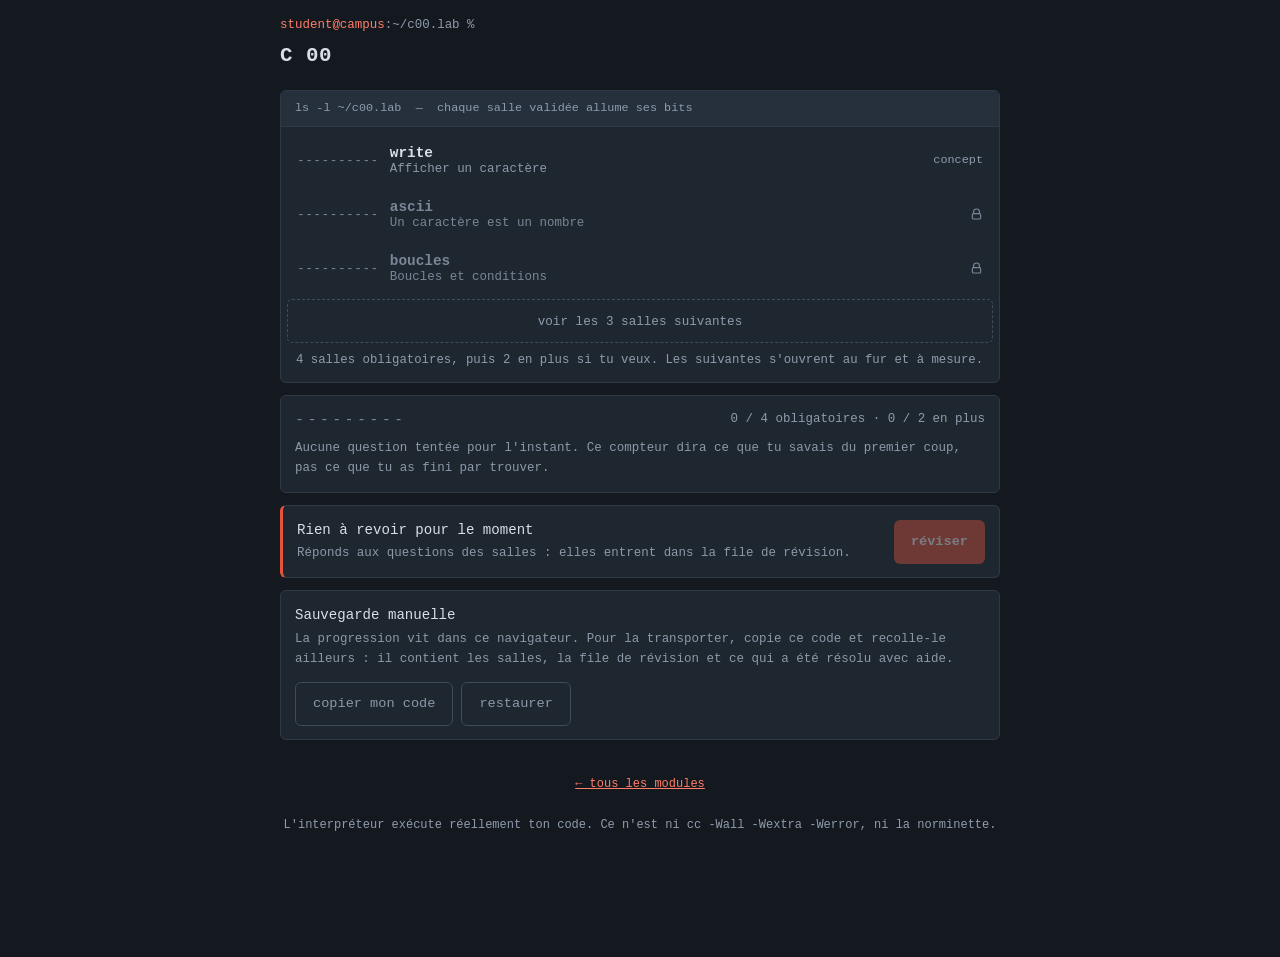
==== commit 6671d042: "Quatre mécanismes d'apprentissage, intégrés sans allonger les salles - trouver l'erreur : une étape " ====
--- a/c00.html
+++ b/c00.html
@@ -1,11 +1,11 @@
-<!DOCTYPE html>
-<html lang="fr">
-<head>
-<meta charset="UTF-8">
-<meta name="viewport" content="width=device-width,initial-scale=1,viewport-fit=cover">
-<meta name="color-scheme" content="dark">
-<title>c00.lab — premiers pas en C</title>
-<style>
+<!DOCTYPE html>
+<html lang="fr">
+<head>
+<meta charset="UTF-8">
+<meta name="viewport" content="width=device-width,initial-scale=1,viewport-fit=cover">
+<meta name="color-scheme" content="dark">
+<title>c00.lab — premiers pas en C</title>
+<style>
 /* Thème du lab. Écrit une fois, intégré dans chaque page à la construction.
 
    Palette d'origine conservée : ardoise bleutée, accent rouge, tout en
@@ -218,7 +218,15 @@
   border-radius:var(--r);color:var(--ink);font-family:var(--mono);font-size:14px;padding:11px 12px;
   resize:vertical;line-height:1.55;margin-top:10px;tab-size:4}
 textarea.code:focus{border-color:var(--amber2);outline:none}
-.runbar{display:flex;gap:8px;margin-top:9px;flex-wrap:wrap}
+.runbar{display:flex;gap:8px;margin-top:11px;flex-wrap:wrap}
+.pred{margin-top:11px}
+.pred label{display:block;font-size:.83rem;color:var(--dim);margin-bottom:6px}
+.pred input{width:100%;background:var(--bg2);border:1px solid var(--line2);border-radius:var(--r);
+  color:var(--ink);font-family:var(--mono);font-size:16px;padding:0 12px;min-height:var(--tap)}
+.pred input:focus{border-color:var(--amber2);outline:none}
+.pred input:disabled{opacity:.6}
+.predout{font-size:.83rem;margin-top:7px}
+.predout.juste{color:var(--ok)} .predout.ecart{color:var(--amber2)}
 
 .faute{background:#0f141b;border:1px solid var(--line2);border-left:3px solid var(--ko);
   border-radius:var(--r);padding:11px 12px;margin-top:10px;font-family:var(--mono);
@@ -301,76 +309,84 @@
   .wrap{padding:0 20px 96px}
   .rhead{margin:0 -20px;padding:12px 20px 10px}
   .cell{max-width:34px;height:32px;line-height:32px}
-}
-</style>
-</head>
-<body>
-<div class="wrap">
-
-<main id="accueil">
-  <div class="brand">
-    <span class="u">student@campus</span>:~/c00.lab %
-    <h1>C 00</h1>
-  </div>
-
-  <div class="lsbox">
-    <div class="lshead">ls -l ~/c00.lab &nbsp;—&nbsp; chaque salle validée allume ses bits</div>
-    <div class="lsbody" id="lsbody"></div>
-    <div class="total" id="totalLigne"></div>
-  </div>
-
-  <div class="panneau" aria-live="polite">
-    <div class="bits" id="bitsModule" role="img"></div>
-    <span class="count" id="compteSalles"></span>
-  </div>
-
-  <div class="panneau accent">
-    <div>
-      <div class="t" id="srsT">Révision espacée</div>
-      <div class="s" id="srsS"></div>
-    </div>
-    <div class="actions"><button class="btn" id="srsBtn" type="button">réviser</button></div>
-  </div>
-
-  <div class="panneau">
-    <div>
-      <div class="t">Sauvegarde manuelle</div>
-      <div class="s">La progression vit dans ce navigateur. Pour la transporter, copie ce code et recolle-le ailleurs : il contient les salles, la file de révision et ce qui a été résolu avec aide.</div>
-    </div>
-    <div class="actions">
-      <button class="btn ghost" id="expBtn" type="button">copier mon code</button>
-      <button class="btn ghost" id="impBtn" type="button">restaurer</button>
-    </div>
-  </div>
-  <div id="ioZone" class="hidden" style="margin-top:10px">
-    <textarea id="ioTexte" class="io" spellcheck="false" aria-label="code de sauvegarde"></textarea>
-    <div style="display:flex;gap:8px;margin-top:8px;flex-wrap:wrap;align-items:center">
-      <button class="btn" id="ioGo" type="button">appliquer</button>
-      <button class="btn ghost" id="ioFermer" type="button">fermer</button>
-      <span id="ioMsg" style="font-size:.79rem;color:var(--dim)"></span>
-    </div>
-  </div>
-</main>
-
-<section id="salle" class="hidden">
-  <header class="rhead" id="teteSalle"></header>
-  <div id="corpsSalle"></div>
-</section>
-
-<footer>
-  <a href="index.html">&larr; tous les modules</a><br><br>
-  L'interpréteur exécute réellement ton code. Ce n'est ni cc -Wall -Wextra -Werror, ni la norminette.
-</footer>
-</div>
-
-<script>
-/* ==========================================================================
-   Page générée par src/build.mjs. Ne pas éditer ici : les modifications
-   seraient écrasées à la construction suivante, et tests/test_sources.js
-   échouerait en constatant l'écart. Les sources sont dans src/.
-   ========================================================================== */
-
-/* --- 1. moteur --- */
+}
+</style>
+</head>
+<body>
+<div class="wrap">
+
+<main id="accueil">
+  <div class="brand">
+    <span class="u">student@campus</span>:~/c00.lab %
+    <h1>C 00</h1>
+  </div>
+
+  <div class="lsbox">
+    <div class="lshead">ls -l ~/c00.lab &nbsp;—&nbsp; chaque salle validée allume ses bits</div>
+    <div class="lsbody" id="lsbody"></div>
+    <div class="total" id="totalLigne"></div>
+  </div>
+
+  <div class="panneau" aria-live="polite">
+    <div style="flex:1;min-width:0">
+      <div style="display:flex;align-items:center;gap:10px">
+        <div class="bits" id="bitsModule" role="img"></div>
+        <span class="count" id="compteSalles"></span>
+      </div>
+      <div class="s" id="maitrise" style="margin-top:7px"></div>
+    </div>
+  </div>
+
+  <div class="panneau accent">
+    <div>
+      <div class="t" id="srsT">Révision espacée</div>
+      <div class="s" id="srsS"></div>
+    </div>
+    <div class="actions">
+      <button class="btn ghost hidden" id="srsBref" type="button">5 minutes</button>
+      <button class="btn" id="srsBtn" type="button">réviser</button>
+    </div>
+  </div>
+
+  <div class="panneau">
+    <div>
+      <div class="t">Sauvegarde manuelle</div>
+      <div class="s">La progression vit dans ce navigateur. Pour la transporter, copie ce code et recolle-le ailleurs : il contient les salles, la file de révision et ce qui a été résolu avec aide.</div>
+    </div>
+    <div class="actions">
+      <button class="btn ghost" id="expBtn" type="button">copier mon code</button>
+      <button class="btn ghost" id="impBtn" type="button">restaurer</button>
+    </div>
+  </div>
+  <div id="ioZone" class="hidden" style="margin-top:10px">
+    <textarea id="ioTexte" class="io" spellcheck="false" aria-label="code de sauvegarde"></textarea>
+    <div style="display:flex;gap:8px;margin-top:8px;flex-wrap:wrap;align-items:center">
+      <button class="btn" id="ioGo" type="button">appliquer</button>
+      <button class="btn ghost" id="ioFermer" type="button">fermer</button>
+      <span id="ioMsg" style="font-size:.79rem;color:var(--dim)"></span>
+    </div>
+  </div>
+</main>
+
+<section id="salle" class="hidden">
+  <header class="rhead" id="teteSalle"></header>
+  <div id="corpsSalle"></div>
+</section>
+
+<footer>
+  <a href="index.html">&larr; tous les modules</a><br><br>
+  L'interpréteur exécute réellement ton code. Ce n'est ni cc -Wall -Wextra -Werror, ni la norminette.
+</footer>
+</div>
+
+<script>
+/* ==========================================================================
+   Page générée par src/build.mjs. Ne pas éditer ici : les modifications
+   seraient écrasées à la construction suivante, et tests/test_sources.js
+   échouerait en constatant l'écart. Les sources sont dans src/.
+   ========================================================================== */
+
+/* --- 1. moteur --- */
 /* Interpréteur C : lexer, parseur récursif descendant, évaluateur sur une
    mémoire plate. Extrait de c00.html lors de la bascule vers les sources. */
 
@@ -705,9 +721,9 @@
   }catch(e){
     return {ok:false, err:String(e.message||e)};
   }
-}
-
-/* --- 2. widgets --- */
+}
+
+/* --- 2. widgets --- */
 /* Les objets manipulables. Chacun sert à faire sentir un mécanisme avant de
    l'expliquer : on bouge quelque chose, on voit la conséquence.
    Ils ne comptent pas comme tâches ; c'est la question de prédiction qui les
@@ -897,9 +913,9 @@
   dessine();
   w.appendChild(ctl); w.appendChild(msg);
   return w;
-}
-
-/* --- 3. contenu du module --- */
+}
+
+/* --- 3. contenu du module --- */
 /* Contenu pédagogique du module c00.
    Les salles et les questions d'auto-évaluation, rien d'autre : ni moteur,
    ni rendu, ni style. */
@@ -998,6 +1014,13 @@
   hints:["Trois cas : un if, un else if, un else.",
          "Attention à zéro : il n'est ni négatif ni positif, c'est un cas à part entière.",
          "Pour afficher une lettre fixe, tu peux la stocker : char c = 'N'; puis write."]},
+ {k:'bug',
+  contexte:"Le lab exécute ton code, mais il n\'est pas un compilateur. À l\'école, c\'est <code>cc</code> qui parle, et il faut savoir le lire. Un camarade te montre ceci :",
+  code:"$ cc -Wall -Wextra -Werror ft_boucle.c\nft_boucle.c:5:9: error: use of undeclared identifier 'i'\n    while (i < 10)\n           ^\nft_boucle.c:7:3: error: use of undeclared identifier 'i'\n        i++;\n        ^\n2 errors generated.",
+  q:"Combien de problèmes distincts y a-t-il réellement, et où ?",
+  opts:["Deux problèmes, aux lignes 5 et 7","Un seul : la variable i n\'a jamais été déclarée, et les deux messages en découlent","Un problème de parenthèses à la ligne 5","Le compilateur refuse les boucles while avec -Werror"],
+  a:1,
+  why:"Le compilateur signale chaque <b>endroit</b> où il bute, pas chaque <b>cause</b>. Ici une seule déclaration manquante produit deux messages. Le réflexe qui fait gagner le plus de temps : corriger la <b>première</b> erreur, recompiler, et ne surtout pas essayer de traiter la liste entière. La colonne et le chapeau <code>^</code> pointent le caractère exact."},
  {k:'mcq',h:'',q:"En C, <code>while (c)</code> s'arrête quand ?",
   opts:["Quand c vaut 0","Quand c est faux au sens booléen","Jamais","Quand c est négatif"],a:0,
   why:"Il n'y a pas de type booléen : zéro est faux, tout le reste est vrai. Cette règle est exactement ce qui permet de parcourir une chaîne jusqu'à son zéro final."}
@@ -1099,9 +1122,9 @@
 
 /* ==========================================================================
    3. ÉTAT + PERSISTANCE
-   ========================================================================== */
-
-/* --- 4. application --- */
+   ========================================================================== */
+
+/* --- 4. application --- */
 /* Couche applicative du lab : état, progression, révision espacée, rendu.
 
    Écrite une seule fois pour les quatre modules. Elle attend que la page lui
@@ -1122,7 +1145,7 @@
    1. ÉTAT ET PERSISTANCE
    ========================================================================== */
 const KEY = MODULE.cle;
-let S = { rooms:{}, srs:{}, aide:{}, last:null, viva:{} };
+let S = { rooms:{}, srs:{}, aide:{}, premier:{}, last:null, viva:{} };
 
 const store = {
   async get(){
@@ -1146,6 +1169,11 @@
    C'est ce qui remplace le coût en points. Un marquage qui n'agirait sur rien
    serait exactement le faux signal qu'on a voulu supprimer. */
 function srsAdd(id, juste, avecAide){
+  /* Le verdict du tout premier essai, enregistré une seule fois. C'est le seul
+     chiffre honnête sur ce qu'on savait vraiment : refaire une salle jusqu'à
+     ce que tout soit vert ne dit rien, et un compteur qui monte à force de
+     réessayer serait exactement le faux signal qu'on a supprimé avec les xp. */
+  if(S.premier[id] === undefined) S.premier[id] = !!juste && !avecAide;
   const e = S.srs[id] || {box:0};
   e.box = (juste && !avecAide) ? Math.min(4, e.box+1) : 0;
   const d = new Date(); d.setDate(d.getDate() + BOITES[e.box]);
@@ -1319,7 +1347,21 @@
     ? connues+' questions en mémoire' + (avecAide ? ', dont '+avecAide+' résolue'+(avecAide>1?'s':'')+' avec aide qui revien'+(avecAide>1?'nent':'t')+' plus vite' : '')
       + '. Les ratées reviennent demain, les acquises s\'espacent (1, 3, 7, 16 jours).'
     : 'Réponds aux questions des salles : elles entrent dans la file de révision.';
-  $('#srsBtn').disabled = dues === 0;
+  const tentees = Object.keys(S.premier).length;
+  const sues = Object.values(S.premier).filter(Boolean).length;
+  const total = questionsRejouables().length + VIVA.length;
+  $('#maitrise').textContent = tentees
+    ? sues + ' sur ' + tentees + ' su' + (sues>1?'es':'') + ' du premier coup, sur ' + total + ' questions au total.'
+      + (tentees < total ? " Il en reste " + (total - tentees) + " que tu n'as pas encore vues." : '')
+    : "Aucune question tentée pour l'instant. Ce compteur dira ce que tu savais du premier coup, pas ce que tu as fini par trouver.";
+
+  const bref = $('#srsBref'), tout = $('#srsBtn');
+  tout.disabled = dues === 0;
+  tout.textContent = dues ? 'tout revoir (' + dues + ')' : 'réviser';
+  // Une session courte est proposée dès qu'il y a de quoi en faire une : c'est
+  // ce qui rend la révision faisable entre deux exercices, sur le téléphone.
+  bref.classList.toggle('hidden', dues < 8);
+  bref.textContent = '5 minutes (7)';
 }
 
 /* ==========================================================================
@@ -1765,6 +1807,20 @@
       ed.value=ed.value.slice(0,a)+'    '+ed.value.slice(b);
       ed.selectionStart=ed.selectionEnd=a+4; }
   });
+  /* Prédire avant d'exécuter. Ce n'est pas une étape de plus : c'est un champ
+     dans la mission, facultatif, qui se compare tout seul au premier cas de
+     test. Écrire ce qu'on croit puis voir l'écart apprend davantage que
+     relancer jusqu'à ce que ça passe. */
+  const pred=document.createElement('div'); pred.className='pred';
+  pred.innerHTML='<label for="p'+(s.sig||'').replace(/\W/g,'')+'">Avant de lancer, que va afficher <b>'+
+    echappe(s.tests[0].label)+'</b> ?</label>';
+  const predIn=document.createElement('input');
+  predIn.type='text'; predIn.spellcheck=false; predIn.autocapitalize='off';
+  predIn.id='p'+(s.sig||'').replace(/\W/g,'');
+  predIn.placeholder='facultatif';
+  const predOut=document.createElement('div'); predOut.className='predout';
+  pred.appendChild(predIn); pred.appendChild(predOut);
+
   const barre=document.createElement('div'); barre.className='runbar';
   const lancer=document.createElement('button'); lancer.className='btn'; lancer.type='button';
   lancer.textContent='compiler et tester';
@@ -1788,6 +1844,21 @@
   lancer.onclick=()=>{
     if(resolu) return;
     res.innerHTML='';
+    // On confronte la prédiction au premier cas, une seule fois.
+    if(predIn.value.trim() && !predIn.disabled){
+      const attendu=s.tests[0].expect;
+      const r0=runC(ed.value, s.tests[0].harness, {entry:'main'});
+      const obtenu=r0.ok ? r0.out : null;
+      const vu=predIn.value.trim().replace(/^["']|["']$/g,'');
+      predIn.disabled=true;
+      predOut.className='predout ' + (vu===obtenu ? 'juste' : 'ecart');
+      predOut.textContent = obtenu===null
+        ? "ton code n'a pas pu tourner, donc rien à comparer pour l'instant."
+        : vu===obtenu
+          ? 'tu avais vu juste : ' + JSON.stringify(obtenu)
+          : 'tu prévoyais ' + JSON.stringify(vu) + ', ton code produit ' + JSON.stringify(obtenu) +
+            ". C'est cet écart qui t'apprend quelque chose.";
+    }
     let tout=true, arret=false;
     for(const tc of s.tests){
       const r=runC(ed.value, tc.harness, {entry:'main'});
@@ -1818,7 +1889,7 @@
       tacheFinie(iIndice>0);
     }
   };
-  c.appendChild(ed); c.appendChild(barre); c.appendChild(res); c.appendChild(zoneIndices);
+  c.appendChild(ed); c.appendChild(pred); c.appendChild(barre); c.appendChild(res); c.appendChild(zoneIndices);
   return w;
 }
 
@@ -1876,13 +1947,18 @@
 /* ==========================================================================
    10. RÉVISION ESPACÉE
    ========================================================================== */
-function lancerRevision(){
+/* La révision ne se déclenche jamais toute seule et ne déverse jamais tout
+   d'un coup : on choisit le moment ET la taille. Une file de trente questions
+   qui tombe d'un bloc décourage, et on la repousse au lieu de la faire. */
+function lancerRevision(taille){
   const dues=new Set(srsDues());
   const pioche=questionsRejouables().filter(q=>dues.has(q.id));
   // Les questions de soutenance dues, retrouvées par leur index.
   VIVA.forEach((q,i)=>{ if(dues.has('viva.'+i)) pioche.push({id:'viva.'+i, step:{k:'answer',h:'À dire à voix haute',q:q.q,a:q.a}}); });
   if(!pioche.length) return;
   pioche.sort(()=>Math.random()-0.5);
+  const total=pioche.length;
+  if(taille && taille<total) pioche.length=taille;
   vueAccueil.classList.add('hidden'); vueSalle.classList.remove('hidden'); window.scrollTo(0,0);
   COURANTE={ r:{id:'__revision'}, idx:-1, faites:0, total:pioche.length, aides:0 };
   teteSalle.innerHTML=
@@ -1928,7 +2004,8 @@
    12. DÉMARRAGE
    ========================================================================== */
 function brancherAccueil(){
-  $('#srsBtn').onclick=lancerRevision;
+  $('#srsBtn').onclick=()=>lancerRevision(0);
+  $('#srsBref').onclick=()=>lancerRevision(7);
   const zone=$('#ioZone'), texte=$('#ioTexte'), msg=$('#ioMsg');
   const ouvrir=mode=>{
     zone.classList.remove('hidden'); msg.textContent=''; msg.style.color='var(--dim)';
@@ -1962,7 +2039,7 @@
   brancherAccueil();
   peindreAccueil();
   save();
-})();
-</script>
-</body>
-</html>
+})();
+</script>
+</body>
+</html>
